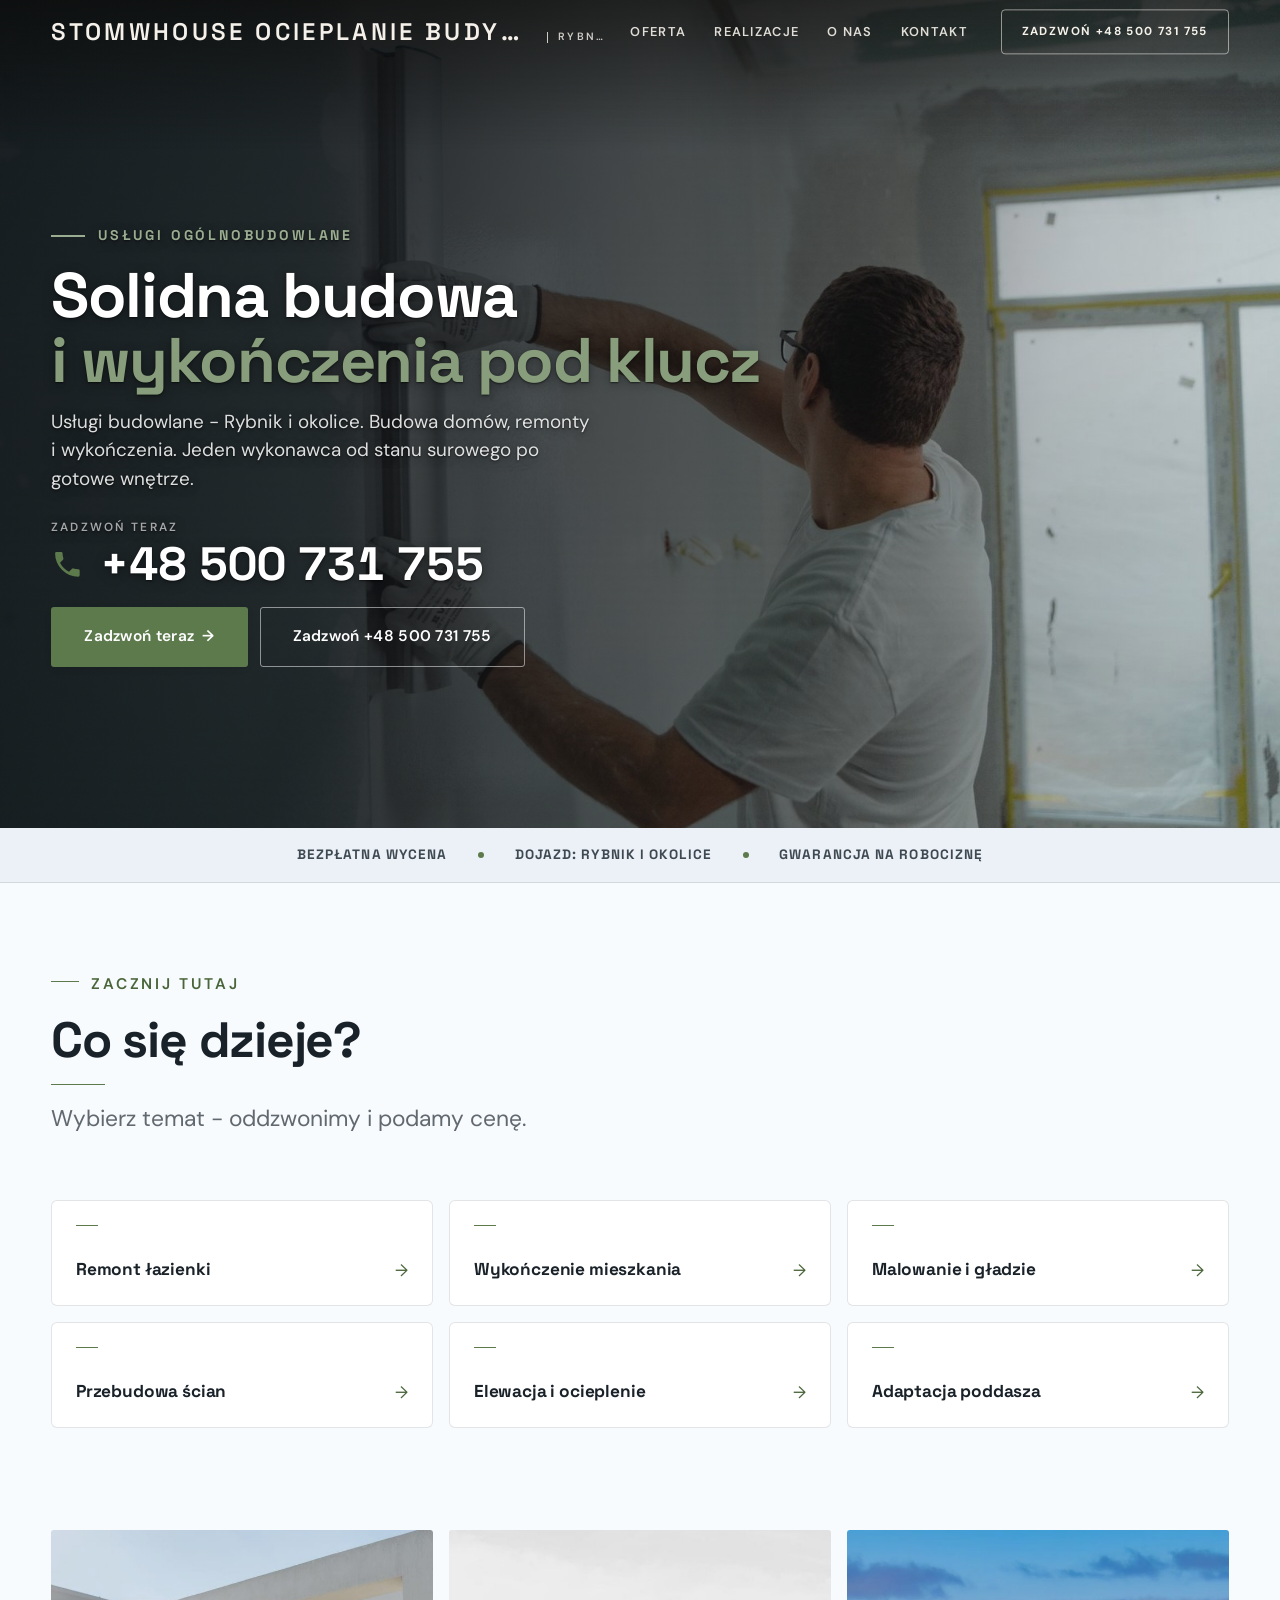
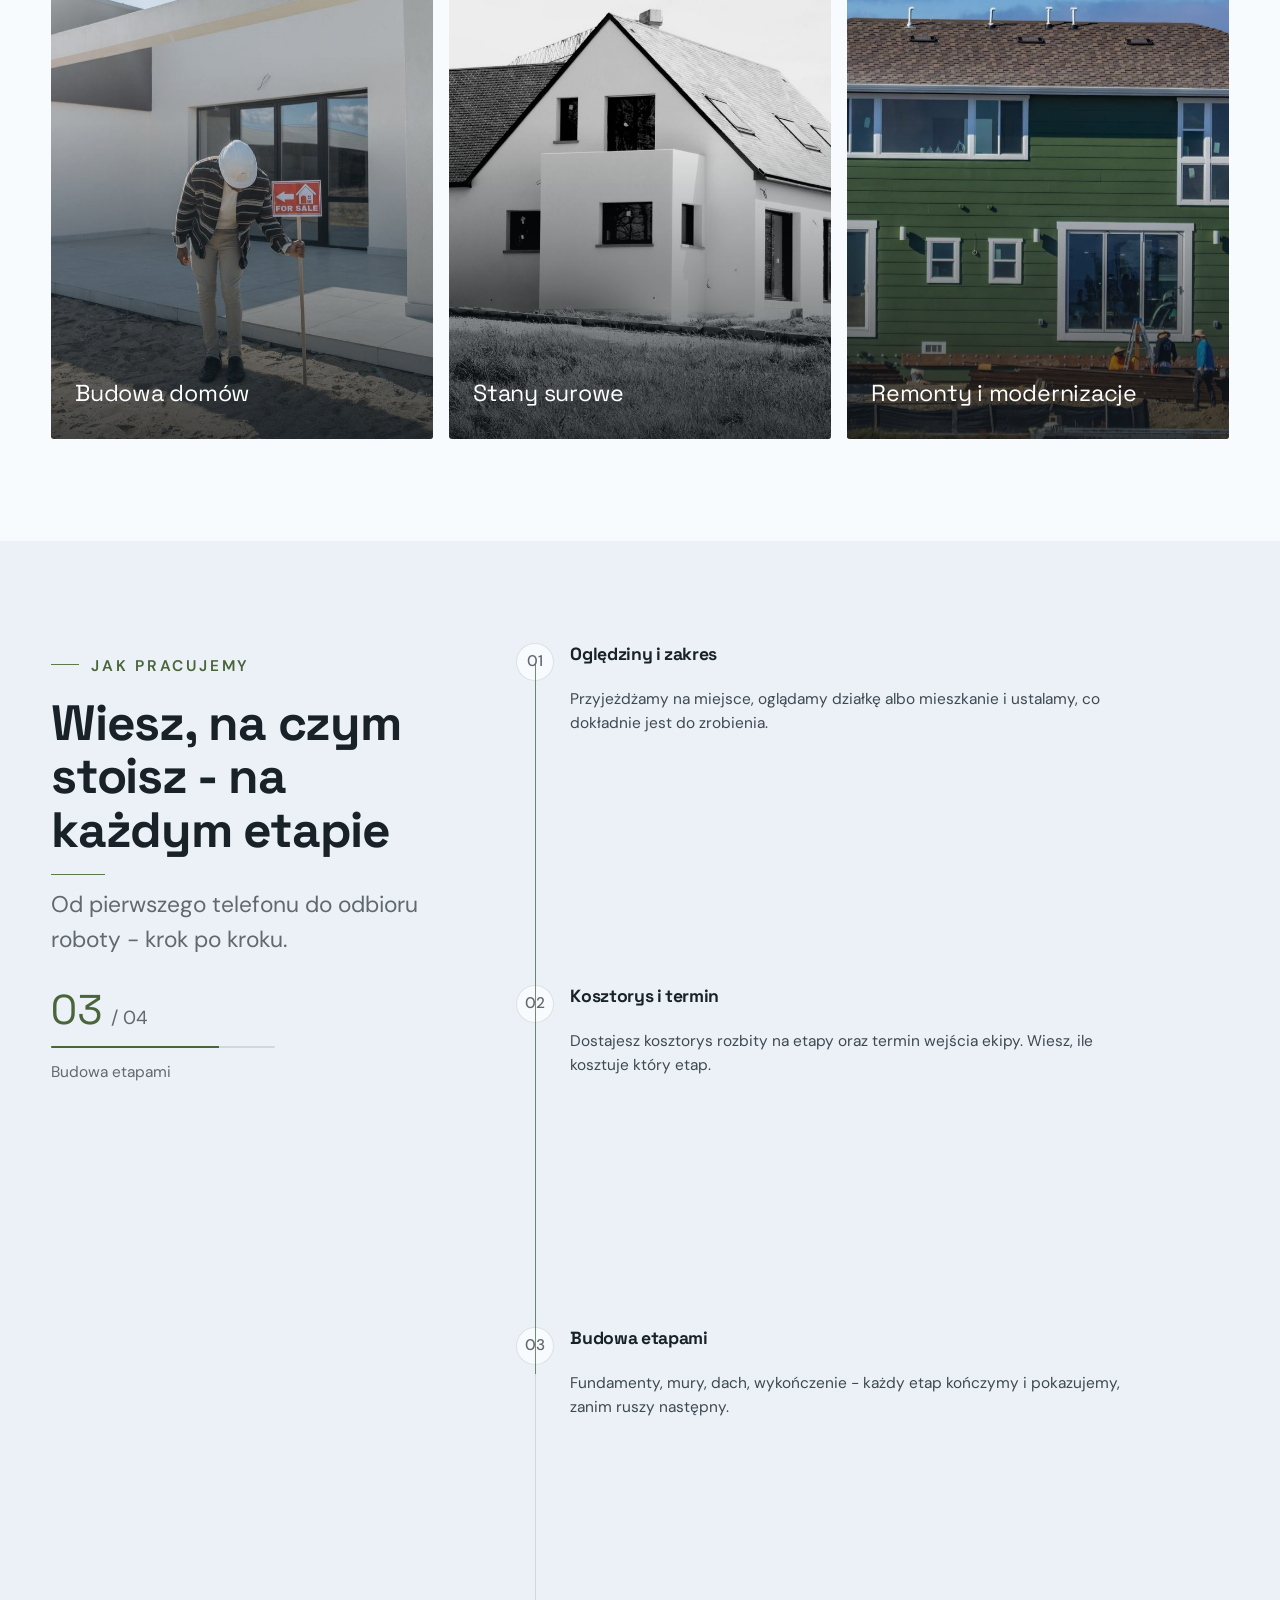
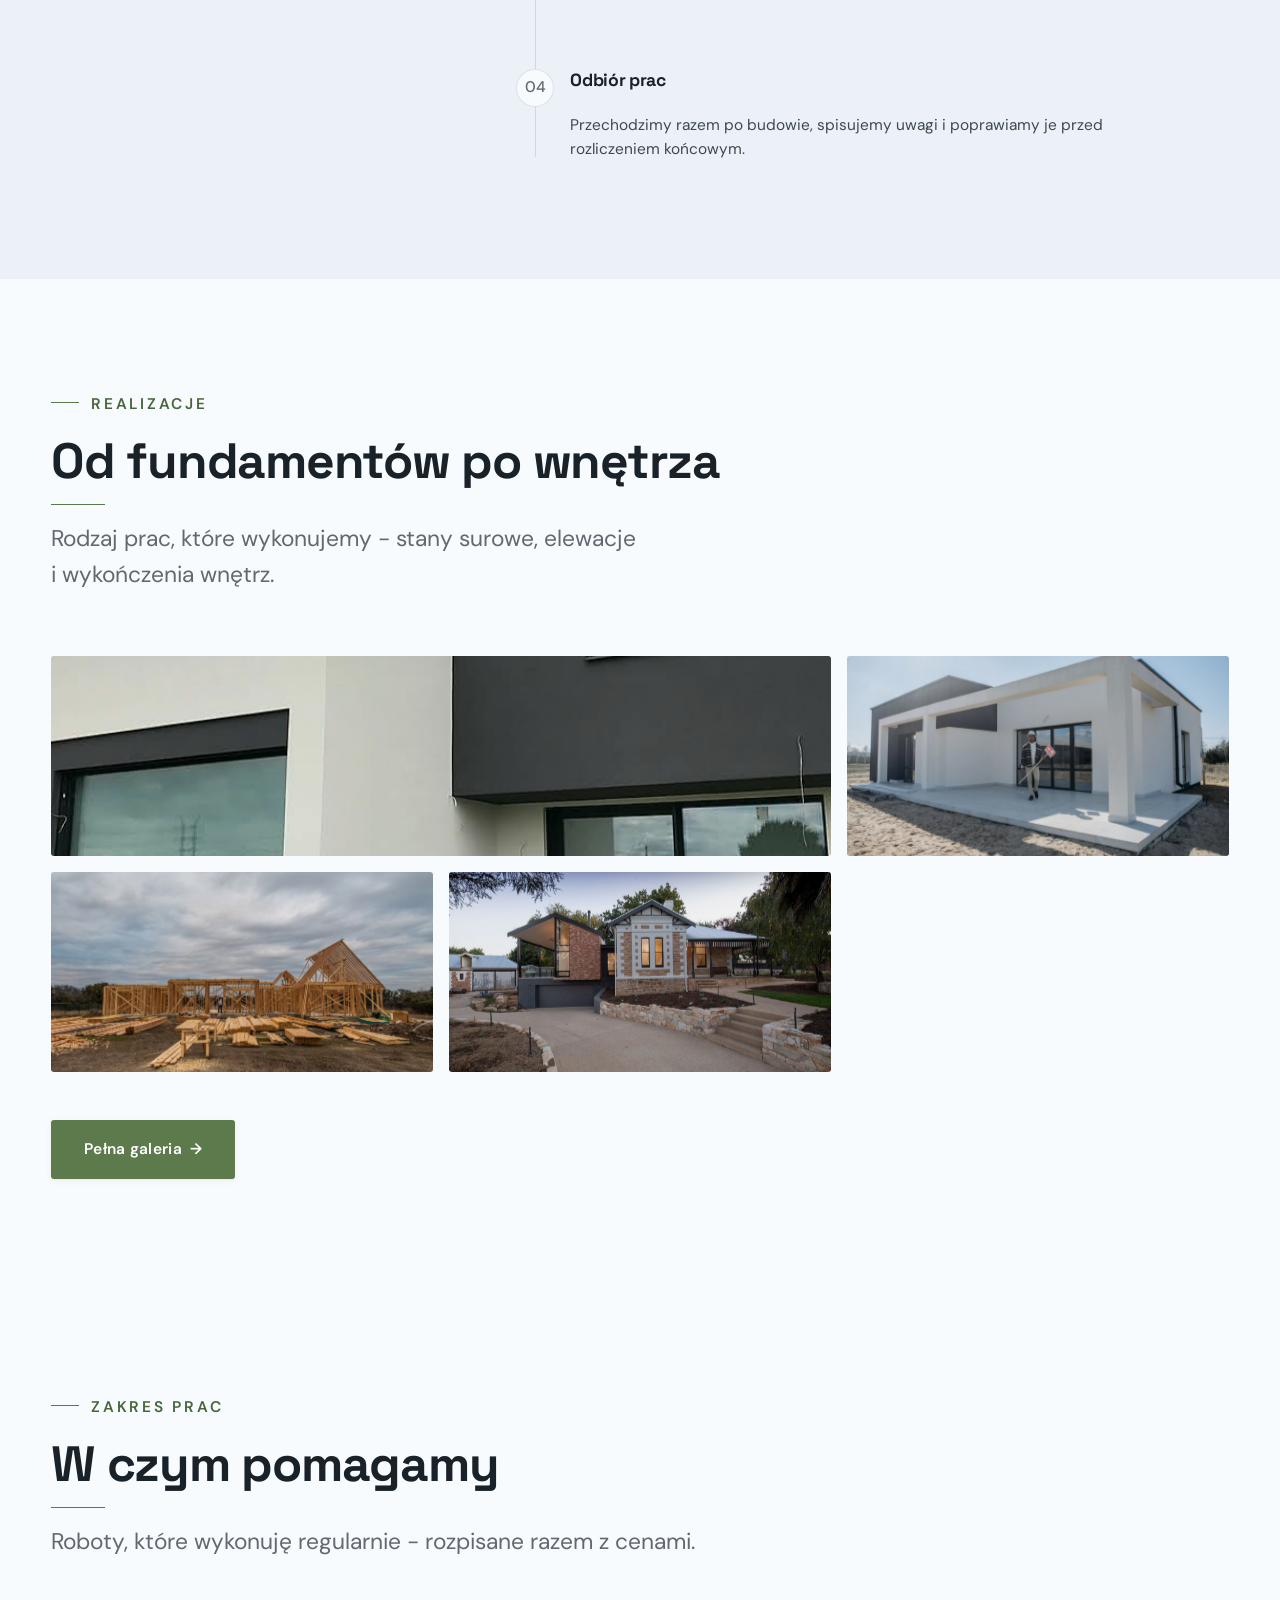
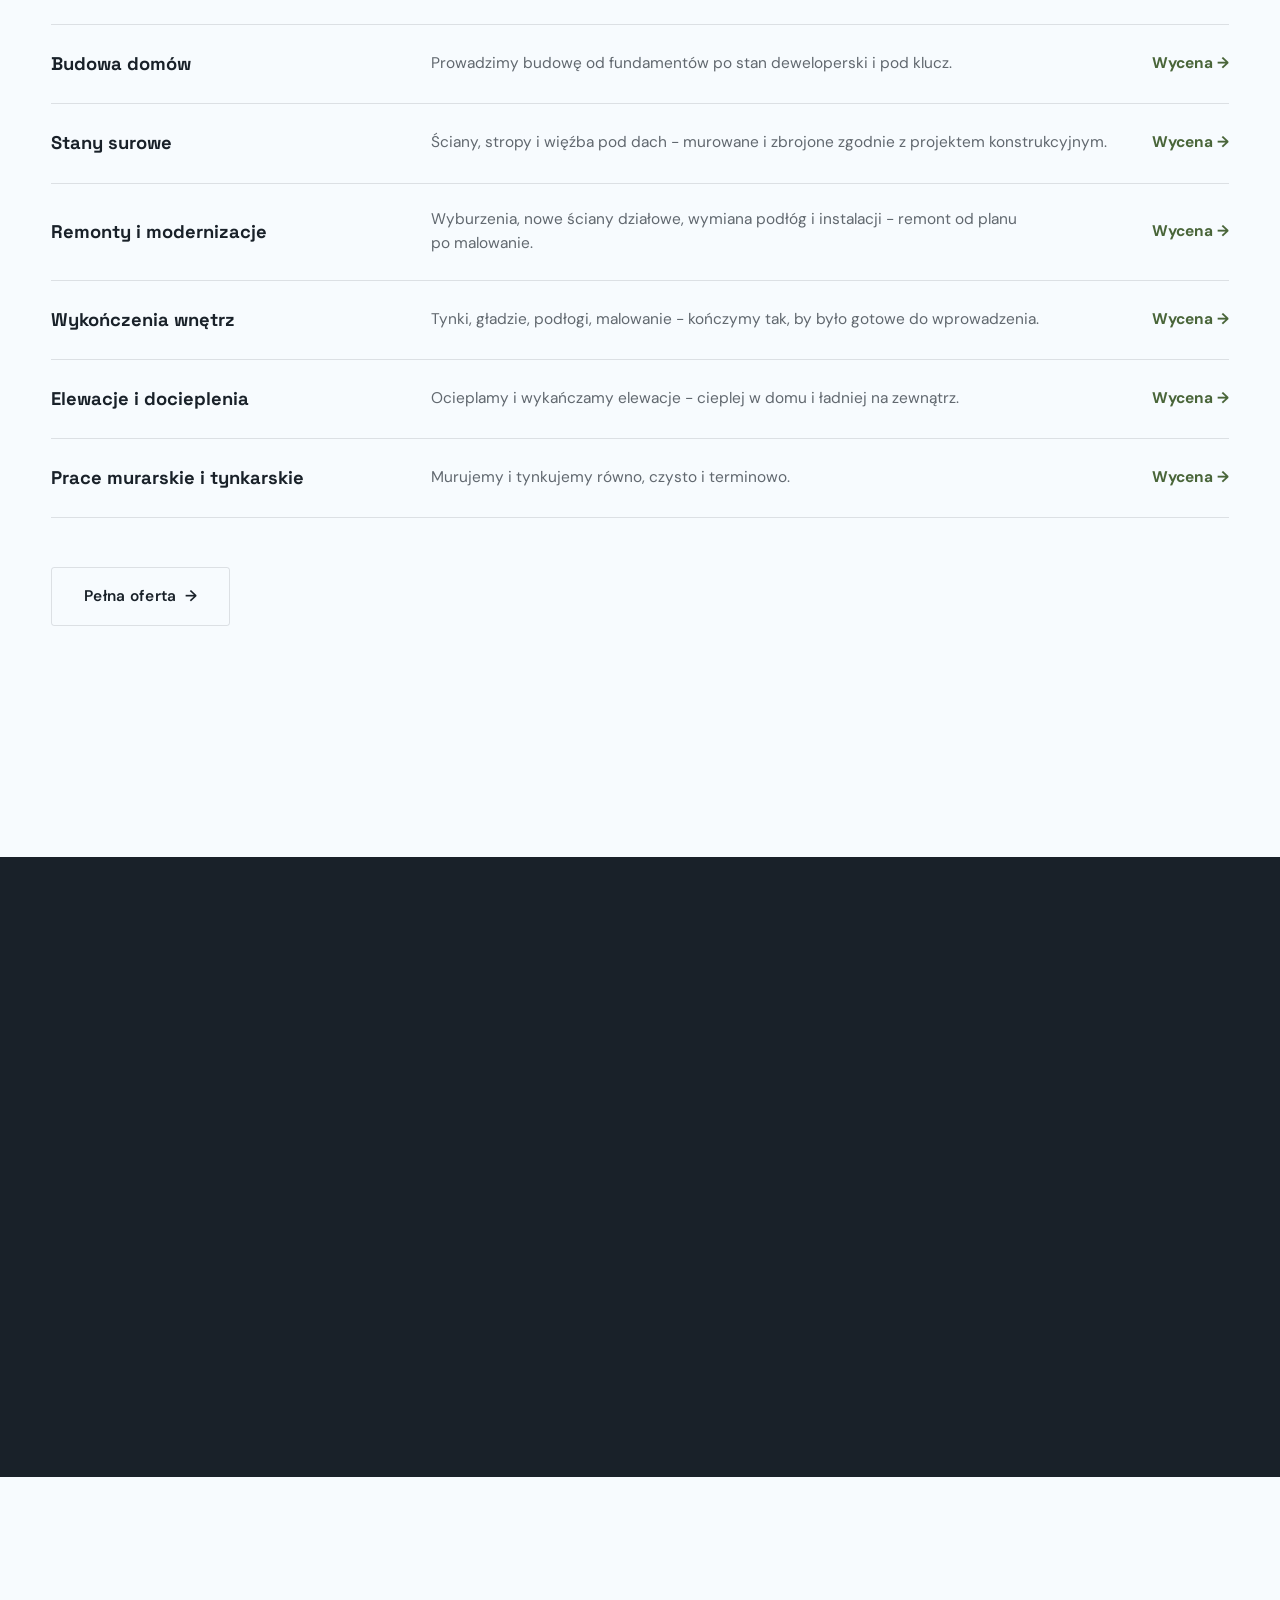
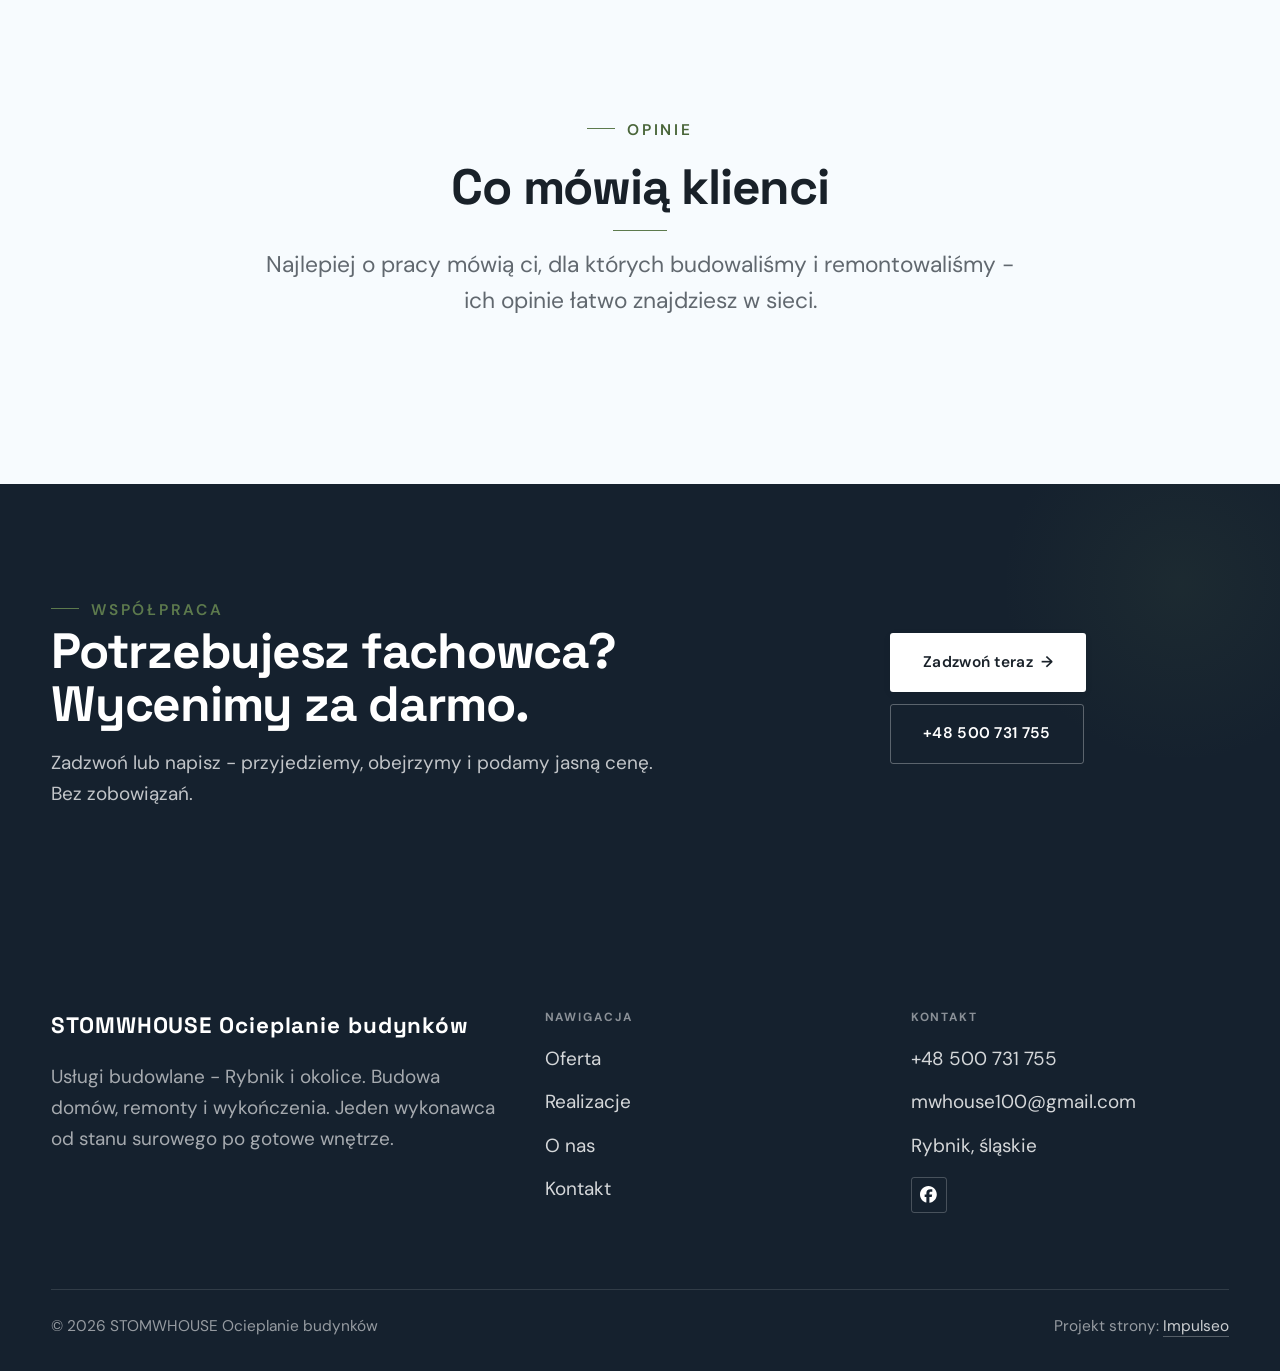
==== index.html @ f02cfd12 "Strona demo: stomwhouse-ocieplanie-budynkow" ====
<!DOCTYPE html>
<html lang="pl">
<head>
<meta charset="UTF-8">
<meta name="viewport" content="width=device-width, initial-scale=1.0">
<title>STOMWHOUSE Ocieplanie budynków - Usługi budowlane · Rybnik</title>
<meta name="description" content="STOMWHOUSE Ocieplanie budynków - usługi budowlane: budowa domów, stany surowe, remonty, wykończenia wnętrz i elewacje. Wycena przed pracą, solidnie i terminowo. Zadzwoń i umów oględziny.">
<link rel="canonical" href="https://kris20032.github.io/stomwhouse-ocieplanie-budynkow/">
<meta name="robots" content="noindex, nofollow">
<meta property="og:type" content="website">
<meta property="og:locale" content="pl_PL">
<meta property="og:site_name" content="STOMWHOUSE Ocieplanie budynków">
<meta property="og:title" content="STOMWHOUSE Ocieplanie budynków - Usługi budowlane · Rybnik">
<meta property="og:description" content="STOMWHOUSE Ocieplanie budynków - usługi budowlane: budowa domów, stany surowe, remonty, wykończenia wnętrz i elewacje. Wycena przed pracą, solidnie i terminowo. Zadzwoń i umów oględziny.">
<meta property="og:url" content="https://kris20032.github.io/stomwhouse-ocieplanie-budynkow/">
<meta property="og:image" content="https://kris20032.github.io/stomwhouse-ocieplanie-budynkow/img/og.jpg">
<meta property="og:image:width" content="1200">
<meta property="og:image:height" content="630">
<meta name="twitter:card" content="summary_large_image">
<script type="application/ld+json">{"@context": "https://schema.org", "@type": "GeneralContractor", "name": "STOMWHOUSE Ocieplanie budynków", "url": "https://kris20032.github.io/stomwhouse-ocieplanie-budynkow/", "telephone": "+48500731755", "image": "https://kris20032.github.io/stomwhouse-ocieplanie-budynkow/img/og.jpg", "areaServed": "Rybnik", "sameAs": ["https://www.facebook.com/SparrowBud/"]}</script>
<link rel="preconnect" href="https://fonts.googleapis.com">
<link rel="preconnect" href="https://fonts.gstatic.com" crossorigin>
<link href="https://fonts.googleapis.com/css2?family=Space+Grotesk:wght@500;600;700&family=DM+Sans:opsz,wght@9..40,400;9..40,500;9..40,600&display=swap" rel="stylesheet">
<link rel="stylesheet" href="assets/styles.css?v=09325026">
</head>
<body>

<header class="nav">
  <div class="wrap nav-inner">
    <a class="brand" href="index.html"><span class="name">STOMWHOUSE Ocieplanie budynków</span><span class="sub">Rybnik</span></a>
    <nav class="nav-links">
      <a href="oferta.html">Oferta</a>
      <a href="realizacje.html">Realizacje</a>
      <a href="o-nas.html">O nas</a>
      <a href="kontakt.html">Kontakt</a>
      <a href="tel:+48500731755" class="btn btn-accent">Zadzwoń +48 500 731 755</a>
    </nav>
    <button class="nav-toggle" aria-label="Menu"><span></span><span></span><span></span></button>
  </div>
</header>

<main>
<section class="hero-fach">
  <img class="hf-photo" src="img/hero.jpg" fetchpriority="high" data-rotate="img/g14.jpg|img/g13.jpg" alt="STOMWHOUSE Ocieplanie budynków" width="1880" height="1253">
  <div class="hf-panel">
    <div class="hf-inner">
      <span class="hf-kicker">Usługi ogólnobudowlane</span>
      <h1 class="hf-title">Solidna budowa <em>i wykończenia pod klucz</em></h1>
      <p class="hf-lead">Usługi budowlane - Rybnik i okolice. Budowa domów, remonty i wykończenia. Jeden wykonawca od stanu surowego po gotowe wnętrze.</p>
      <a class="hf-phone" href="tel:+48500731755"><span class="hf-phone-lab">Zadzwoń teraz</span><span class="hf-phone-num"><svg class="ico-tel" width="16" height="16" viewBox="0 0 24 24" fill="none" aria-hidden="true"><path d="M6.6 10.8a15.5 15.5 0 0 0 6.6 6.6l2.2-2.2a1 1 0 0 1 1-.24 11.4 11.4 0 0 0 3.6.58 1 1 0 0 1 1 1V20a1 1 0 0 1-1 1A17 17 0 0 1 3 4a1 1 0 0 1 1-1h3.5a1 1 0 0 1 1 1c0 1.25.2 2.46.58 3.6a1 1 0 0 1-.25 1l-2.23 2.2Z" fill="currentColor"/></svg> +48 500 731 755</span></a>
      <div class="hf-actions">
        <a href="kontakt.html" class="btn btn-accent">Zadzwoń teraz <span class="arr">→</span></a>
        <a href="tel:+48500731755" class="btn btn-ghost hf-ghost">Zadzwoń +48 500 731 755</a>
      </div>
    </div>
  </div>
</section>
<section class="fach-promise">
  <div class="wrap">
    <ul class="fp-row reveal"><li>Bezpłatna wycena</li><li>Dojazd: Rybnik i okolice</li><li>Gwarancja na robociznę</li></ul>
  </div>
</section>
<section class="objawy">
  <div class="wrap">
    <div class="head reveal">
      <span class="eyebrow">Zacznij tutaj</span>
      <h2>Co się dzieje?</h2>
      <p>Wybierz temat - oddzwonimy i podamy cenę.</p>
    </div>
    <div class="obj-grid">
      <a class="obj-tile reveal" href="kontakt.html"><span class="ot-row"><span class="ot-name">Remont łazienki</span><span class="ot-arr" aria-hidden="true">→</span></span></a>
      <a class="obj-tile reveal" href="kontakt.html"><span class="ot-row"><span class="ot-name">Wykończenie mieszkania</span><span class="ot-arr" aria-hidden="true">→</span></span></a>
      <a class="obj-tile reveal" href="kontakt.html"><span class="ot-row"><span class="ot-name">Malowanie i gładzie</span><span class="ot-arr" aria-hidden="true">→</span></span></a>
      <a class="obj-tile reveal" href="kontakt.html"><span class="ot-row"><span class="ot-name">Przebudowa ścian</span><span class="ot-arr" aria-hidden="true">→</span></span></a>
      <a class="obj-tile reveal" href="kontakt.html"><span class="ot-row"><span class="ot-name">Elewacja i ocieplenie</span><span class="ot-arr" aria-hidden="true">→</span></span></a>
      <a class="obj-tile reveal" href="kontakt.html"><span class="ot-row"><span class="ot-name">Adaptacja poddasza</span><span class="ot-arr" aria-hidden="true">→</span></span></a>
    </div>
  </div>
</section>
<section class="gateways-band">
  <div class="wrap">
    <div class="gateways">
      <a href="oferta.html" class="gateway reveal"><img src="img/g2.jpg" alt="Budowa domów" loading="lazy" width="1600" height="1068" decoding="async"><span class="g-ttl">Budowa domów</span></a>
      <a href="oferta.html" class="gateway reveal"><img src="img/g3.jpg" alt="Stany surowe" loading="lazy" width="1600" height="1066" decoding="async"><span class="g-ttl">Stany surowe</span></a>
      <a href="oferta.html" class="gateway reveal"><img src="img/g4.jpg" alt="Remonty i modernizacje" loading="lazy" width="1600" height="1066" decoding="async"><span class="g-ttl">Remonty i modernizacje</span></a>
    </div>
  </div>
</section>
<section class="proces proces-os fachowcy">
  <div class="wrap proc-grid">
    <div class="proc-side">
      <div class="head reveal">
        <span class="eyebrow">Jak pracujemy</span>
        <h2>Wiesz, na czym stoisz - na każdym etapie</h2>
        <p>Od pierwszego telefonu do odbioru roboty - krok po kroku.</p>
      </div>
      <div class="proc-count" aria-hidden="true"><span class="pc-cur">01</span><span class="pc-all">/ 04</span></div>
      <div class="proc-bar" aria-hidden="true"><i></i></div>
      <p class="proc-now" aria-hidden="true">Oględziny i zakres</p>
    </div>
    <ol class="proces-line">
      <li class="reveal"><span class="pno">01</span><h3>Oględziny i zakres</h3><p>Przyjeżdżamy na miejsce, oglądamy działkę albo mieszkanie i ustalamy, co dokładnie jest do zrobienia.</p></li>
      <li class="reveal"><span class="pno">02</span><h3>Kosztorys i termin</h3><p>Dostajesz kosztorys rozbity na etapy oraz termin wejścia ekipy. Wiesz, ile kosztuje który etap.</p></li>
      <li class="reveal"><span class="pno">03</span><h3>Budowa etapami</h3><p>Fundamenty, mury, dach, wykończenie - każdy etap kończymy i pokazujemy, zanim ruszy następny.</p></li>
      <li class="reveal"><span class="pno">04</span><h3>Odbiór prac</h3><p>Przechodzimy razem po budowie, spisujemy uwagi i poprawiamy je przed rozliczeniem końcowym.</p></li>
    </ol>
  </div>
</section>
<section>
  <div class="wrap">
    <div class="head reveal">
      <span class="eyebrow">Realizacje</span>
      <h2>Od fundamentów po wnętrza</h2>
      <p>Rodzaj prac, które wykonujemy - stany surowe, elewacje i wykończenia wnętrz.</p>
    </div>
    <div class="gallery">
      <div class="tile t-two3 reveal"><img src="img/g1.jpg" alt="STOMWHOUSE Ocieplanie budynków" loading="lazy" width="720" height="720" decoding="async"></div>
      <div class="tile t-third reveal"><img src="img/g5.jpg" alt="STOMWHOUSE Ocieplanie budynków" loading="lazy" width="1600" height="1068" decoding="async"></div>
      <div class="tile t-third reveal"><img src="img/g6.jpg" alt="STOMWHOUSE Ocieplanie budynków" loading="lazy" width="1600" height="1066" decoding="async"></div>
      <div class="tile t-third reveal"><img src="img/g7.jpg" alt="STOMWHOUSE Ocieplanie budynków" loading="lazy" width="1200" height="800" decoding="async"></div>
      <div class="tile t-third reveal"><img src="img/g8.jpg" alt="STOMWHOUSE Ocieplanie budynków" loading="lazy" width="1600" height="1066" decoding="async"></div>
    </div>
    <div style="margin-top:var(--space-7)" class="reveal"><a href="realizacje.html" class="btn btn-accent">Pełna galeria <span class="arr">→</span></a></div>
  </div>
</section>
<section class="fach-uslugi">
  <div class="wrap">
    <div class="head reveal">
      <span class="eyebrow">Zakres prac</span>
      <h2>W czym pomagamy</h2>
      <p>Roboty, które wykonuję regularnie - rozpisane razem z cenami.</p>
    </div>
    <ul class="fu-list">
      <li class="fu-row reveal"><div class="fu-name">Budowa domów</div><div class="fu-desc">Prowadzimy budowę od fundamentów po stan deweloperski i pod klucz.</div><a class="fu-cta" href="kontakt.html">Wycena <span class="arr">→</span></a></li>
      <li class="fu-row reveal"><div class="fu-name">Stany surowe</div><div class="fu-desc">Ściany, stropy i więźba pod dach - murowane i zbrojone zgodnie z projektem konstrukcyjnym.</div><a class="fu-cta" href="kontakt.html">Wycena <span class="arr">→</span></a></li>
      <li class="fu-row reveal"><div class="fu-name">Remonty i modernizacje</div><div class="fu-desc">Wyburzenia, nowe ściany działowe, wymiana podłóg i instalacji - remont od planu po malowanie.</div><a class="fu-cta" href="kontakt.html">Wycena <span class="arr">→</span></a></li>
      <li class="fu-row reveal"><div class="fu-name">Wykończenia wnętrz</div><div class="fu-desc">Tynki, gładzie, podłogi, malowanie - kończymy tak, by było gotowe do wprowadzenia.</div><a class="fu-cta" href="kontakt.html">Wycena <span class="arr">→</span></a></li>
      <li class="fu-row reveal"><div class="fu-name">Elewacje i docieplenia</div><div class="fu-desc">Ocieplamy i wykańczamy elewacje - cieplej w domu i ładniej na zewnątrz.</div><a class="fu-cta" href="kontakt.html">Wycena <span class="arr">→</span></a></li>
      <li class="fu-row reveal"><div class="fu-name">Prace murarskie i tynkarskie</div><div class="fu-desc">Murujemy i tynkujemy równo, czysto i terminowo.</div><a class="fu-cta" href="kontakt.html">Wycena <span class="arr">→</span></a></li>
    </ul>
    <div style="margin-top:var(--space-7)" class="reveal"><a href="oferta.html" class="btn btn-ghost">Pełna oferta <span class="arr">→</span></a></div>
  </div>
</section>
<section class="stopklatka" aria-hidden="true">
  <div class="stk-bg" style="background-image:url(img/g9.jpg)"></div>
</section>
<section class="opinie op-fallback">
  <div class="wrap">
    <div class="head center reveal">
      <span class="eyebrow">Opinie</span>
      <h2>Co mówią klienci</h2>
      <p>Najlepiej o pracy mówią ci, dla których budowaliśmy i remontowaliśmy - ich opinie łatwo znajdziesz w sieci.</p>
    </div>
  </div>
</section>
<section class="cta">
  <div class="wrap">
    <div class="reveal">
      <span class="eyebrow">Współpraca</span>
      <h2>Potrzebujesz fachowca? Wycenimy za darmo.</h2>
      <p>Zadzwoń lub napisz - przyjedziemy, obejrzymy i podamy jasną cenę. Bez zobowiązań.</p>
    </div>
    <div class="cta-actions reveal">
      <a href="kontakt.html" class="btn btn-light">Zadzwoń teraz <span class="arr">→</span></a>
      <a href="tel:+48500731755" class="btn btn-ghost btn-ghost-cta">+48 500 731 755</a>
    </div>
  </div>
</section>
</main>

<footer>
  <div class="wrap">
    <div class="foot-grid">
      <div class="foot-brand">
        <div class="name">STOMWHOUSE Ocieplanie budynków</div>
        <p>Usługi budowlane - Rybnik i okolice. Budowa domów, remonty i wykończenia. Jeden wykonawca od stanu surowego po gotowe wnętrze.</p>
      </div>
      <div class="foot-col">
        <h4>Nawigacja</h4>
        <a href="oferta.html">Oferta</a>
        <a href="realizacje.html">Realizacje</a>
        <a href="o-nas.html">O nas</a>
        <a href="kontakt.html">Kontakt</a>
      </div>
      <div class="foot-col">
        <h4>Kontakt</h4>
        <a href="tel:+48500731755">+48 500 731 755</a>
        <a href="mailto:mwhouse100@gmail.com">mwhouse100@gmail.com</a>
        <p>Rybnik, śląskie</p>
      <div class="foot-soc">
        <a class="soc" href="https://www.facebook.com/SparrowBud/" target="_blank" rel="noopener" aria-label="Facebook - STOMWHOUSE Ocieplanie budynków"><svg viewBox="0 0 24 24" aria-hidden="true" focusable="false"><path d="M9.101 23.691v-7.98H6.627v-3.667h2.474v-1.58c0-4.085 1.848-5.978 5.858-5.978.401 0 .955.042 1.468.103a8.68 8.68 0 0 1 1.141.195v3.325a8.623 8.623 0 0 0-.653-.036 26.805 26.805 0 0 0-.733-.009c-.707 0-1.259.096-1.675.309a1.686 1.686 0 0 0-.679.622c-.258.42-.374.995-.374 1.752v1.297h3.919l-.386 2.103-.287 1.564h-3.246v8.245C19.396 23.238 24 18.179 24 12.044c0-6.627-5.373-12-12-12s-12 5.373-12 12c0 5.628 3.874 10.35 9.101 11.647Z" fill="currentColor"/></svg></a>
      </div>
      </div>
    </div>
    <div class="foot-bot">
      <span>© 2026 STOMWHOUSE Ocieplanie budynków</span>
      <span>Projekt strony: <a class="foot-credit" href="https://impulseo.pl" target="_blank" rel="noopener">Impulseo</a></span>
    </div>
  </div>
</footer>
<div class="sticky-call"><a class="sc-call" href="tel:+48500731755"><svg class="ico-tel" width="16" height="16" viewBox="0 0 24 24" fill="none" aria-hidden="true"><path d="M6.6 10.8a15.5 15.5 0 0 0 6.6 6.6l2.2-2.2a1 1 0 0 1 1-.24 11.4 11.4 0 0 0 3.6.58 1 1 0 0 1 1 1V20a1 1 0 0 1-1 1A17 17 0 0 1 3 4a1 1 0 0 1 1-1h3.5a1 1 0 0 1 1 1c0 1.25.2 2.46.58 3.6a1 1 0 0 1-.25 1l-2.23 2.2Z" fill="currentColor"/></svg> Zadzwoń</a><a class="sc-quote" href="kontakt.html">Zadzwoń teraz</a></div>
<div class="demo-wazne" data-do="2026-10-21" data-cykl="3" hidden><svg class="dw-ico" width="13" height="13" viewBox="0 0 24 24" fill="none" aria-hidden="true"><circle cx="12" cy="12" r="8.6" stroke="currentColor" stroke-width="1.8"/><path d="M12 7.2V12l3.3 2" stroke="currentColor" stroke-width="1.8" stroke-linecap="round"/></svg><span class="dw-txt"></span></div>

<script src="assets/main.js"></script>
</body>
</html>
---- assets/styles.css ----
/* ============================================================
   STOLBASZ — premium, architektoniczny B2B fit-out
   Jasna paleta, zero brązu. System wg premium-web-craft.
   Projekt strony: Impulseo (impulseo.pl)
   ============================================================ */

:root{
  /* PALETA — jasna, architektoniczna, chłodna */
  --paper:#F4F6F8;          /* główne tło */
  --paper-2:#E7EBEF;        /* sekcje alternatywne (chłodny jasny szary) */
  --paper-3:#E7EBEF;        /* delikatne wypełnienia */
  --ink:#15212E;            /* tekst główny — chłodny grafit */
  --ink-soft:#243443;       /* nagłówki drugorzędne */
  --muted:#6B7785;          /* tekst poboczny */
  --line:rgba(21,33,46,.12);/* hairline */
  --accent:#E8A317;         /* stonowany petrol-slate — jedyny akcent */
  --accent-d:#C9870C;
  --accent-soft:rgba(232,163,23,.10);
  --dark:#15212E;           /* sekcje ciemne (stopka/CTA) */

  /* HOVER ZDJĘĆ — JEDEN standard dla całego silnika (decyzja K. 04.08.2026, artefakt z wariantami).
     AKTUALNE (K.+Szymon 09.08.2026, wybór z artefaktu 6 wariantów): zoom 1.05 przy 1.4s -
     przy tak długim czasie mocniejszy kadr NIE skacze, tylko „oddycha". Poprzedni standard
     (1.02 / .55s z 04.08) odbierany jako dynamiczny i szybki.
     Spoczynek lekko przygaszony, ale TYLKO tam, gdzie jest mysz (@media hover:hover) —
     na telefonie zdjęcia zostają w pełnej jasności. */
  --img-zoom:1.05;                   /* K.+Szymon 09.08: wariant F z artefaktu porównawczego */
  --img-rest:brightness(.95) saturate(.99);
  --img-hot:brightness(1.06) saturate(1.05);
  --img-dur:1.4s;                    /* K.+Szymon 09.08 (wariant F): powoli = elegancko */
  --img-ease:cubic-bezier(.16,.84,.44,1);  /* miękki ogon, efekt „oddychania" */

  /* ODSTĘPY — skala 4/8 */
  --space-1:4px; --space-2:8px; --space-3:12px; --space-4:16px; --space-5:24px;
  --space-6:32px; --space-7:48px; --space-8:64px; --space-9:96px; --space-10:128px;

  /* TYPOGRAFIA — fluid clamp() (skala podbita 16.07.2026: większe, czytelniejsze litery — uwaga Adama) */
  --text-sm:clamp(.9rem,.87rem + .12vw,1rem);
  --text-base:clamp(1.08rem,1.04rem + .18vw,1.2rem);
  --text-lg:clamp(1.24rem,1.15rem + .34vw,1.44rem);
  --text-h3:clamp(1.34rem,1.22rem + .55vw,1.66rem);
  --text-h2:clamp(2.1rem,1.66rem + 2.1vw,3.1rem);
  --text-h1:clamp(2.9rem,2.1rem + 4vw,5.1rem);

  /* PROMIENIE — architektoniczne, raczej ostre */
  --r-sm:3px; --r-md:6px; --r-lg:10px;

  /* RUCH */
  --ease:cubic-bezier(.25,.46,.45,.94); --dur:.24s;

  /* CIENIE — miękkie, warstwowe */
  --sh-sm:0 1px 2px rgba(16,24,32,.04), 0 2px 8px rgba(16,24,32,.05);
  --sh-md:0 2px 6px rgba(16,24,32,.05), 0 12px 28px -8px rgba(16,24,32,.12);
  --sh-lg:0 6px 14px rgba(16,24,32,.07), 0 26px 56px -18px rgba(16,24,32,.22);

  --hairline:1px solid var(--line);

  --font-display:'Space Grotesk','Inter',sans-serif;
  --font-body:'DM Sans','Inter',sans-serif;
}

*{box-sizing:border-box;margin:0;padding:0}
html{scroll-behavior:smooth}
body{
  font-family:var(--font-body);
  font-size:var(--text-base);
  line-height:1.65;
  color:var(--ink);
  background:var(--paper);
  -webkit-font-smoothing:antialiased;
  text-rendering:optimizeLegibility;
}
img{max-width:100%;height:auto;display:block}  /* height:auto = width/height z atrybutów trzyma proporcje (TOP#12) */
a{color:inherit;text-decoration:none}

.wrap{width:min(92%,1180px);margin-inline:auto}
section{padding-block:clamp(52px,6.5vw,96px)}

h1,h2,h3{font-family:var(--font-display);font-weight:700;line-height:1.08;letter-spacing:-.02em;color:var(--ink)}
h1{font-size:var(--text-h1);letter-spacing:-.035em}
h2{font-size:var(--text-h2);letter-spacing:-.025em}
h3{font-size:var(--text-h3)}
/* MIARA — długość wiersza. WCAG 2.2 SC 1.4.8: max 80 znaków; Butterick: 45–90.
   68ch daje realnie 72–78 znaków polskiego tekstu, czyli z zapasem pod granicą.
   Wcześniej limit miał TYLKO <p> — <li>, <blockquote> i <dd> nie miały żadnego,
   i to jedyny powód, dla którego 23 bloki na dwóch oddanych stronach jadą po
   83–106 znaków w wierszu (pomiar 07.08.2026, bramka `miara`).
   ⚠️ Listy i definicje ograniczamy TYLKO bez klasy: `ul`/`ol` z klasą to u nas
   układ (siatki kafli, menu), a nie tekst ciągły — tam miarę wyznacza układ. */
/* 60ch, nie 68ch (K. 10.08): po zmianie fontów na węższe kroje (DM Sans i spółka)
   w 68ch mieściło się ~90 znaków - bramka pikselowa słusznie zgłaszała przekroczenie
   granicy 80. Pomiar na żywej przeglądarce: 60ch = 90 znaków, 53ch = ~78 znaków, czyli normę WCAG 1.4.8. */
:root{ --miara:53ch }
p{max-width:min(100%,var(--miara))}
blockquote,
ul:not([class])>li, ol:not([class])>li,
dl:not([class])>dd{max-width:min(100%,var(--miara))}

/* ⚠️ Świadomie BEZ wyjątku `.tile p,.card p,.svc p{max-width:none}`, choć nasuwa się sam:
   te akapity BYŁY już ograniczone (stare `p{max-width:65ch}`), więc „wyjątek" nie odblokowałby
   niczego nowego — tylko ROZLUŹNIŁ stan sprzed zmiany na wszystkich demach naraz.
   `figcaption` żadna z reguł wyżej nie dotyczy, więc też nie potrzebuje zwolnienia. */

/* ŁAMANIE. `balance` wyrównuje długości wierszy w nagłówku, `pretty` pilnuje ostatniego
   wiersza akapitu, żeby nie został w nim jeden wyraz. Obsługiwane od Chrome 117 /
   Safari 17.5; starsze przeglądarki po prostu ignorują tę własność.
   `text-wrap:pretty` nie występowało dotąd ANI RAZ w silniku ani w repo klientów. */
h1,h2,h3,.lead,.lede{text-wrap:balance}
p,li,blockquote,dd{text-wrap:pretty}

.eyebrow{
  font-family:var(--font-body);
  font-size:var(--text-sm);
  font-weight:600;
  letter-spacing:.18em;
  text-transform:uppercase;
  color:var(--accent);
  display:inline-flex;align-items:center;gap:var(--space-3);
}
/* flex:none + margin-top = kreska trzyma się PIERWSZEJ linii. Wcześniej align-items:center
   centrowało ją względem całego bloku i przy zawinięciu (długi kicker typu
   „…WNĘTRZ · LESZNO · OD 2019") druga linia lądowała z brzydkim wcięciem. */
.eyebrow{align-items:flex-start}
.eyebrow>*,.eyebrow{text-wrap:balance}   /* dlugi kicker lamal sie na sierote typu samo „2019" w drugiej linii */
.eyebrow::before{content:"";width:28px;height:1px;background:var(--accent);display:inline-block;flex:none;margin-top:.62em}

.muted{color:var(--muted)}
.lead{font-size:var(--text-lg);line-height:1.55;color:var(--ink-soft);max-width:50ch}

/* ---------- BUTTONS ---------- */
.btn{
  display:inline-flex;align-items:center;gap:var(--space-2);
  font-weight:600;font-size:var(--text-sm);letter-spacing:.02em;
  padding:var(--space-4) var(--space-6);
  border-radius:var(--r-sm);
  transition:transform var(--dur) var(--ease),box-shadow var(--dur) var(--ease),background var(--dur) var(--ease);
  cursor:pointer;border:1px solid transparent;
}
.btn-accent{background:var(--accent);color:#fff;box-shadow:var(--sh-sm)}
.btn-accent:hover{background:var(--accent-d);transform:translateY(-2px);box-shadow:var(--sh-md)}
.btn-accent:active{transform:translateY(0);box-shadow:var(--sh-sm)}
.btn-ghost{background:transparent;color:var(--ink);border-color:var(--line)}
.btn-ghost:hover{border-color:var(--accent);color:var(--accent);transform:translateY(-2px)}
.btn-light{background:#fff;color:var(--ink);box-shadow:var(--sh-sm)}
.btn-light:hover{transform:translateY(-2px);box-shadow:var(--sh-md)}
.btn .arr{transition:transform var(--dur) var(--ease)}
.btn:hover .arr{transform:translateX(4px)}

/* ---------- NAV ---------- */
.nav{
  position:sticky;top:0;z-index:50;
  background:color-mix(in srgb,var(--paper) 88%,transparent);
  backdrop-filter:saturate(140%) blur(10px);
  border-bottom:var(--hairline);
}
.nav-inner{display:flex;align-items:center;justify-content:space-between;gap:var(--space-5);height:72px}
/* ANTY-NACHODZENIE (K. 05.08.2026): długa nazwa firmy + przycisk z pełnym numerem nie mieściły się w pasku
   i flex ściskał linki PONIŻEJ ich treści - "Kontakt" wchodził na ramkę "Zadzwoń +48 ...". Teraz ustępuje
   nazwa marki (skrót wielokropkiem), a menu i przycisk nigdy się nie kurczą ani nie zachodzą na siebie. */
.brand{display:flex;flex-direction:column;line-height:1;min-width:0;flex:0 1 auto}
.brand .name{font-family:var(--font-display);font-weight:800;font-size:1.35rem;letter-spacing:.04em;white-space:nowrap;overflow:hidden;text-overflow:ellipsis}
.brand .sub{font-size:.62rem;letter-spacing:.34em;text-transform:uppercase;color:var(--muted);margin-top:5px;white-space:nowrap;overflow:hidden;text-overflow:ellipsis}
.nav-links{display:flex;align-items:center;gap:var(--space-6);flex:0 0 auto}
.nav-links a{font-size:var(--text-sm);font-weight:500;color:var(--ink-soft);position:relative;padding-block:4px;white-space:nowrap;transition:color var(--dur) var(--ease)}
.nav-links a::after{content:"";position:absolute;left:0;bottom:0;width:0;height:1.5px;background:var(--accent);transition:width var(--dur) var(--ease)}
.nav-links a:hover,.nav-links a.active{color:var(--ink)}
.nav-links a:hover::after,.nav-links a.active::after{width:100%}
.nav-links .btn{padding:var(--space-2) var(--space-5)}
/* przyciski w nav: właściwy kolor (przebij .nav-links a) + bez podkreślenia */
.nav-links a.btn-accent{color:#fff}
.nav-links a.btn-ghost,.nav-links a.btn-light{color:var(--ink)}
/* CTA w pasku: NIE podkreślenie spod linków menu, ale ten sam przelatujący błysk,
   co na wszystkich innych przyciskach (zgłoszenie K. 13.08.2026 - „na hero jest efekt
   światła przechodzącego przez przycisk, na navbarze go nie ma, a mają być identyczne").
   Reguła `.nav-links a::after` jest silniejsza od `.btn::after`, więc trzeba jej
   geometrię wyzerować i wpisać połysk z nazwy - samo `display:none` gasiło efekt. */
.nav-links a.btn::after{
  display:block;content:"";position:absolute;inset:0;z-index:-1;pointer-events:none;
  width:auto;height:auto;border-radius:inherit;   /* kasuje geometrię podkreślenia (width:0;height:1.5px) */
  background:linear-gradient(100deg,transparent 32%,rgba(255,255,255,.20) 50%,transparent 68%);
  translate:-120% 0}
@media (prefers-reduced-motion:no-preference){
  .nav-links a.btn:hover::after{translate:120% 0;transition:translate .75s var(--mt-ease,cubic-bezier(.16,.84,.44,1))}
}
.nav-toggle{display:none;background:none;border:none;cursor:pointer;flex-direction:column;gap:5px;padding:8px}
.nav-toggle span{width:24px;height:2px;background:var(--ink);transition:var(--dur)}
/* Ciasny zakres MIĘDZY menu mobilnym a pełnym pulpitem: zbijamy odstępy i nazwę marki,
   żeby wszystko zmieściło się naturalnie, zanim w ogóle dojdzie do skracania wielokropkiem. */
@media(max-width:1280px) and (min-width:921px){
  .nav-links{gap:var(--space-4)}
  .nav-links .btn{padding:var(--space-2) var(--space-4)}
  .brand .name{font-size:1.15rem}
}

/* ---------- HERO (split) ---------- */
.hero{position:relative;overflow:hidden;border-bottom:var(--hairline)}
.hero-grid{display:grid;grid-template-columns:1.05fr .95fr;gap:clamp(24px,4vw,60px);align-items:center;
  padding-block:clamp(36px,4.5vw,64px)}
.hero-copy .eyebrow{margin-bottom:var(--space-5)}
.hero-copy h1{margin-bottom:var(--space-5)}
.hero-copy .lead{margin-bottom:var(--space-7)}
.hero-actions{display:flex;flex-wrap:wrap;gap:var(--space-4)}
.hero-art{position:relative;aspect-ratio:4/3;border-radius:var(--r-lg);overflow:hidden;box-shadow:var(--sh-lg)}
.hero-art img{width:100%;height:100%;object-fit:cover}
.hero-art::after{content:"";position:absolute;inset:0;background:linear-gradient(180deg,transparent 55%,rgba(18,24,28,.28))}
.hero-badge{position:absolute;left:var(--space-5);bottom:var(--space-5);z-index:2;
  background:rgba(252,252,251,.94);backdrop-filter:blur(4px);
  border-radius:var(--r-md);padding:var(--space-4) var(--space-5);box-shadow:var(--sh-md);max-width:78%}
.hero-badge strong{display:block;font-family:var(--font-display);font-size:1rem;letter-spacing:-.01em}
.hero-badge span{font-size:var(--text-sm);color:var(--muted)}

/* ---------- HERO duży / kinowy (strona główna) ---------- */
.hero-cine{position:relative;min-height:clamp(560px,82vh,840px);min-height:clamp(560px,82svh,840px);display:flex;align-items:center;overflow:hidden;border-bottom:var(--hairline)}
.hero-cine>img{position:absolute;inset:0;width:100%;height:100%;object-fit:cover;z-index:0}
.hero-cine::after{content:"";position:absolute;inset:0;z-index:1;
  background:linear-gradient(95deg,rgba(13,18,23,.86) 0%,rgba(13,18,23,.64) 32%,rgba(13,18,23,.24) 62%,rgba(13,18,23,.04) 100%)}
.hero-cine .wrap{position:relative;z-index:2;padding-block:var(--space-8)}
.hero-cine .hero-copy{max-width:660px}
.hero-cine .eyebrow{color:#fff;margin-bottom:var(--space-5)}
.hero-cine .eyebrow::before{background:#fff}
.hero-cine h1{color:#fff;margin-bottom:var(--space-5);font-size:clamp(2.9rem,2rem + 4.4vw,5.2rem);text-wrap:balance}
.hero-cine .lead{color:rgba(255,255,255,.92);max-width:48ch;margin-bottom:var(--space-7)}
.hero-cine .hero-actions{display:flex;flex-wrap:wrap;gap:var(--space-4)}
/* NISKIE OKNO (laptop z dokiem i paskami przeglądarki ma ~700-780 px wysokości widoku):
   H1 do 5.2rem + długi lead nie mieściły się i przyciski wypadały POD krawędź ekranu -
   klient widział stronę bez ani jednego CTA. Skalujemy w dół, zamiast przycinać treść. */
@media(min-width:821px) and (max-height:820px){
  .hero-cine{min-height:clamp(520px,94svh,780px)}
  .hero-cine .wrap{padding-block:var(--space-6)}
  .hero-cine h1{font-size:clamp(2.2rem,1.5rem + 2.6vw,3.6rem);margin-bottom:var(--space-4)}
  .hero-cine .eyebrow{margin-bottom:var(--space-4)}
  .hero-cine .lead{margin-bottom:var(--space-5);max-width:44ch}
}
@media(max-width:680px){
  .hero-cine{min-height:clamp(520px,76vh,640px);min-height:clamp(520px,76svh,640px);align-items:flex-end}
  .hero-cine::after{background:linear-gradient(0deg,rgba(13,18,23,.9) 6%,rgba(13,18,23,.45) 55%,rgba(13,18,23,.25) 100%)}
  .hero-cine .wrap{padding-bottom:var(--space-9)}
  /* TELEFON (~90% oglądających): lead potrafił zająć 8 linii i zepchnąć CTA poza pierwszy ekran.
     Zwężamy interlinię i skalę - treści nie ucinamy, bo to ona sprzedaje. */
  .hero-cine .lead{font-size:.98rem;line-height:1.5;margin-bottom:var(--space-5)}
  .hero-cine .eyebrow{font-size:.72rem;letter-spacing:.13em;margin-bottom:var(--space-4)}
  .hero-cine .eyebrow::before{width:20px}
  .hero-cine h1{margin-bottom:var(--space-4)}
}

/* full-bleed hero variant (podstrony) */
.pagehead{position:relative;min-height:46vh;min-height:46svh;display:flex;align-items:flex-end;overflow:hidden;border-bottom:var(--hairline)}
.pagehead img{position:absolute;inset:0;width:100%;height:100%;object-fit:cover}
/* 10.08.2026 (decyzja K.): mocniejsze przyciemnienie + cień pod tekstem. Bramka mierzyła na
   nagłówkach podstron 3,38-3,43:1 przy wymaganych 4,5 — jasne zdjęcie (hala, śnieg, niebo)
   podchodziło pod biały tekst. Zdjęcia klientów są różne, więc kontrast musi dawać WARSTWA,
   a nie szczęśliwy dobór kadru. */
.pagehead::after{content:"";position:absolute;inset:0;background:linear-gradient(180deg,rgba(18,24,28,.40),rgba(18,24,28,.76))}
.pagehead .wrap{position:relative;z-index:2;padding-block:var(--space-9);color:#fff}
.pagehead h1{color:#fff;max-width:18ch;text-shadow:0 2px 16px rgba(0,0,0,.55)}
.pagehead .eyebrow{color:#fff}
.pagehead .eyebrow::before{background:#fff}
.pagehead p{color:rgba(255,255,255,.92);margin-top:var(--space-4);max-width:54ch;text-shadow:0 1px 12px rgba(0,0,0,.5)}

/* ---------- STRIP (pasek skrótów / liczby) ---------- */
.strip{background:var(--dark);color:#fff}
/* PASEK HASEŁ — standard 04.08.2026 (decyzja K.): 5 haseł w JEDNYM rzędzie, tekst WYŚRODKOWANY,
   węższe marginesy boczne niż reszta strony (pasek ma iść szerzej), równe wysokości kolumn. */
.strip .wrap{width:min(96%,1440px);display:grid;grid-template-columns:repeat(5,1fr);
  gap:var(--space-5);padding-block:var(--space-7);align-items:stretch}
.strip .item .k{font-family:var(--font-display);font-size:clamp(1.05rem,.82rem + .85vw,1.55rem);
  font-weight:800;letter-spacing:-.02em;color:#fff;line-height:1.18;text-wrap:balance}
.strip .item .v{font-size:var(--text-sm);color:rgba(255,255,255,.66);margin-top:var(--space-2);line-height:1.4}
.strip .item{border-left:2px solid var(--accent);padding-inline:var(--space-4);
  text-align:center;display:flex;flex-direction:column;justify-content:center}
/* liczba kolumn = liczba haseł, żeby ostatnie nie zostawało samo w drugim rzędzie.
   Klasę n-N nadaje multipage.py; domyślnie (bez klasy) pasek jest 5-kolumnowy. */
.strip.n-2 .wrap{grid-template-columns:repeat(2,1fr)}
.strip.n-3 .wrap{grid-template-columns:repeat(3,1fr)}
.strip.n-4 .wrap{grid-template-columns:repeat(4,1fr);gap:var(--space-6)}
.strip.n-4 .item .k{font-size:clamp(1.3rem,1rem + 1.1vw,2rem)}
.strip.n-6 .wrap{grid-template-columns:repeat(6,1fr);gap:var(--space-4)}
.strip.n-6 .item .k{font-size:clamp(.98rem,.8rem + .7vw,1.35rem)}
/* równe łamanie: zamiast "długa linia + jedno słowo" obie linie zbliżonej długości */
.strip .item .k{text-wrap:balance}

/* ---------- SECTION HEAD ---------- */
.head{max-width:48rem;margin-bottom:var(--space-8)}
.head.center{margin-inline:auto;text-align:center}
.head .eyebrow{margin-bottom:var(--space-4)}
.head h2{margin-bottom:var(--space-4)}
.head p{color:var(--muted);font-size:var(--text-lg);line-height:1.55}
.head.center p{margin-inline:auto}

/* ---------- INTRO SPLIT ---------- */
.split{display:grid;grid-template-columns:.92fr 1.08fr;gap:clamp(28px,5vw,80px);align-items:center}
.split.rev{grid-template-columns:1.08fr .92fr}
.split.rev .split-art{order:-1}
.split-art{position:relative;aspect-ratio:5/4;border-radius:var(--r-lg);overflow:hidden;box-shadow:var(--sh-lg)}
.split-art img{width:100%;height:100%;object-fit:cover}
.split-copy h2{margin-bottom:var(--space-5)}
.split-copy p+p{margin-top:var(--space-4)}
.split-copy .btn{margin-top:var(--space-6)}

/* ---------- SERVICES (zakres) ---------- */
.svc-grid{display:grid;grid-template-columns:repeat(auto-fit,minmax(280px,1fr));gap:var(--space-5)}
.svc{background:#fff;border:var(--hairline);border-radius:var(--r-md);padding:var(--space-7) var(--space-6);
  transition:transform var(--dur) var(--ease),box-shadow var(--dur) var(--ease),border-color var(--dur) var(--ease);
  position:relative;overflow:hidden}
.svc::before{content:"";position:absolute;left:0;top:0;width:3px;height:0;background:var(--accent);transition:height var(--dur) var(--ease)}
.svc:hover{transform:translateY(-4px);box-shadow:var(--sh-md);border-color:transparent}
.svc:hover::before{height:100%}
.svc .ic{font-family:var(--font-display);font-size:.8rem;font-weight:700;letter-spacing:.12em;color:var(--accent);margin-bottom:var(--space-4)}
.svc h3{margin-bottom:var(--space-3);font-size:1.22rem}
.svc p{color:var(--muted);font-size:var(--text-base);line-height:1.6}

/* big detailed service rows */
.svc-row{display:grid;grid-template-columns:.8fr 1.2fr;gap:clamp(20px,4vw,60px);align-items:center;padding-block:var(--space-8)}
.svc-row+.svc-row{border-top:var(--hairline)}
.svc-row.rev{grid-template-columns:1.2fr .8fr}
/* Naprzemienny układ wierszy oferty: co drugi wiersz ma zdjęcie po PRAWEJ.
   Było `order:-1` — martwy kod, bo zdjęcie i tak jest pierwszym dzieckiem w HTML,
   więc wszystkie wiersze wyglądały identycznie (zdjęcie zawsze z lewej), a `rev`
   zmieniało tylko szerokość kolumn. Znalezione 29.07.2026 przy różnicowaniu kierunków
   animacji (pomiar pozycji: art.mid 390/502 przy row.mid 756 — zawsze lewa strona). */
.svc-row.rev .svc-row-art{order:2}
.svc-row-art{aspect-ratio:4/3;border-radius:var(--r-md);overflow:hidden;box-shadow:var(--sh-md)}
.svc-row-art img{width:100%;height:100%;object-fit:cover}
.svc-row h3{font-size:1.5rem;margin-bottom:var(--space-4)}
.svc-row .num{font-family:var(--font-display);font-size:.85rem;font-weight:700;letter-spacing:.14em;color:var(--accent);display:block;margin-bottom:var(--space-3)}
.svc-row ul{list-style:none;margin-top:var(--space-4);display:flex;flex-direction:column;gap:var(--space-2)}
.svc-row li{position:relative;padding-left:var(--space-5);color:var(--muted);font-size:var(--text-base)}
.svc-row li::before{content:"";position:absolute;left:0;top:.62em;width:8px;height:1px;background:var(--accent)}

/* ---------- GALLERY (realizacje) ---------- */
.gallery{display:grid;grid-template-columns:repeat(12,1fr);gap:var(--space-4);grid-auto-rows:200px}
/* GALERIA MASONRY — pionowe zdjęcia (portrety beauty/wellness) bez przycinania: kolumny, height auto */
.gallery-masonry{column-count:3;column-gap:var(--space-4)}
@media(max-width:900px){.gallery-masonry{column-count:2}}
@media(max-width:560px){.gallery-masonry{column-count:1}}
.gallery-masonry .m-tile{break-inside:avoid;margin:0 0 var(--space-4);padding:0;position:relative;overflow:hidden;border-radius:var(--r-md);border:1px solid var(--line)}
.gallery-masonry .m-tile img{width:100%;height:auto;display:block}
.gallery-masonry .m-tile .cap{position:absolute;left:0;right:0;bottom:0;padding:var(--space-4);color:#fff;background:linear-gradient(0deg,rgba(0,0,0,.55),transparent);font-size:var(--text-sm)}
.gallery-masonry .m-tile .cap small{display:block;font-weight:400;opacity:.78;letter-spacing:.04em;text-transform:uppercase;font-size:.66rem;margin-top:3px}
.tile{position:relative;overflow:hidden;border-radius:var(--r-md);box-shadow:var(--sh-sm);
  transition:transform var(--dur) var(--ease),box-shadow var(--dur) var(--ease)}
.tile img{width:100%;height:100%;object-fit:cover;
  transition:transform var(--img-dur) var(--img-ease),filter var(--img-dur) var(--img-ease)}
.tile:hover{box-shadow:var(--sh-md)}
.tile .cap{position:absolute;left:0;right:0;bottom:0;padding:var(--space-5) var(--space-4) var(--space-4);
  /* mocniejszy spad + cien pod tekstem: na JASNYCH zdjeciach klienta (biale fronty, sciany)
     slaby gradient dawal kontrast ~1.5:1 zamiast wymaganych 3.6:1 (bramka wygladu, 10.08.2026) */
  background:linear-gradient(transparent 10%,rgba(18,24,28,.55) 40%,rgba(18,24,28,.88) 68%,rgba(18,24,28,.99));color:#fff;
  text-shadow:0 1px 2px rgba(0,0,0,.85),0 2px 10px rgba(0,0,0,.55);
  font-size:var(--text-sm);font-weight:600;letter-spacing:.01em;
  opacity:0;transform:translateY(8px);transition:var(--dur) var(--ease)}
.tile:hover .cap{opacity:1;transform:translateY(0)}
.tile .cap small{display:block;font-weight:400;opacity:.78;letter-spacing:.04em;text-transform:uppercase;font-size:.66rem;margin-top:3px}
/* bento spans */
.t-wide{grid-column:span 6}
.t-tall{grid-column:span 6;grid-row:span 2}
.t-std{grid-column:span 6}
.t-third{grid-column:span 4}
.t-two3{grid-column:span 8}

/* ---------- TRUST / WIARYGODNOŚĆ ---------- */
.trust{background:var(--paper-2)}
.trust-grid{display:grid;grid-template-columns:repeat(auto-fit,minmax(240px,1fr));gap:var(--space-5);margin-top:var(--space-7)}
.trust-card{background:#fff;border-radius:var(--r-md);padding:var(--space-7) var(--space-6);box-shadow:var(--sh-sm);border-top:3px solid var(--accent)}
.trust-card .big{font-family:var(--font-display);font-size:clamp(1.8rem,1.3rem + 1.6vw,2.6rem);font-weight:800;letter-spacing:-.02em;color:var(--ink);line-height:1}
.trust-card h3{font-size:1.12rem;margin:var(--space-3) 0 var(--space-2)}
.trust-card p{color:var(--muted);font-size:var(--text-base);line-height:1.55}

/* ---------- CTA band ---------- */
.cta{background:var(--dark);color:#fff;position:relative;overflow:hidden}
/* telefon w CTA: na ciemnym tle biały (domyślnie), rodziny z JASNYM tłem CTA
   nadpisują to u siebie - wcześniej kolor siedział w stylu inline i wygrywał z rodziną. */
.cta .btn-ghost-cta{color:#fff;border-color:rgba(255,255,255,.3)}
.cta .wrap{display:grid;grid-template-columns:1.4fr .6fr;gap:var(--space-7);align-items:center;position:relative;z-index:2}
.cta h2{color:#fff;max-width:20ch}
.cta p{color:rgba(255,255,255,.74);margin-top:var(--space-4)}
.cta-actions{display:flex;flex-direction:column;gap:var(--space-3);align-items:flex-start}
.cta::before{content:"";position:absolute;right:-80px;top:-80px;width:360px;height:360px;border-radius:50%;
  background:radial-gradient(circle,var(--accent-soft),transparent 70%)}

/* ---------- CONTACT ---------- */
.contact-grid{display:grid;grid-template-columns:.85fr 1.15fr;gap:clamp(28px,4vw,56px);align-items:start}
.info-list{display:flex;flex-direction:column;gap:var(--space-2)}
.info-row{display:flex;gap:var(--space-4);align-items:flex-start;padding-block:var(--space-4);border-bottom:var(--hairline)}
.info-row .ic{flex:none;width:42px;height:42px;display:grid;place-items:center;border-radius:50%;
  background:var(--accent-soft);color:var(--accent);font-size:1.05rem}
.info-row .lbl{font-size:.72rem;letter-spacing:.14em;text-transform:uppercase;color:var(--muted)}
.info-row .val{font-weight:600;font-size:var(--text-base);margin-top:2px}
.info-row a.val:hover{color:var(--accent)}
.map{border:none;border-radius:var(--r-lg);box-shadow:var(--sh-md);width:100%;height:100%;min-height:380px;filter:grayscale(.2) contrast(1.02)}
.form{background:#fff;border:var(--hairline);border-radius:var(--r-lg);padding:clamp(24px,3vw,40px);box-shadow:var(--sh-sm)}
.form .fld{margin-bottom:var(--space-5)}
.form label{display:block;font-size:var(--text-sm);font-weight:600;margin-bottom:var(--space-2)}
.form input,.form textarea{width:100%;font-family:inherit;font-size:var(--text-base);color:var(--ink);
  padding:var(--space-4);border:var(--hairline);border-radius:var(--r-sm);background:var(--paper);transition:border-color var(--dur)}
.form input:focus,.form textarea:focus{outline:none;border-color:var(--accent);background:#fff}
.form textarea{resize:vertical;min-height:120px}
.form .note{font-size:var(--text-sm);color:var(--muted);margin-top:var(--space-3)}

/* ---------- FOOTER ---------- */
footer{background:var(--dark);color:#fff;padding-block:var(--space-9) var(--space-6)}
.foot-grid{display:grid;grid-template-columns:1.4fr 1fr 1fr;gap:var(--space-7);margin-bottom:var(--space-8)}
.foot-brand .name{font-family:var(--font-display);font-weight:800;font-size:1.4rem;letter-spacing:.04em}
.foot-brand p{color:rgba(255,255,255,.62);margin-top:var(--space-4);font-size:var(--text-base);max-width:38ch}
.foot-col h4{font-size:.74rem;letter-spacing:.16em;text-transform:uppercase;color:rgba(255,255,255,.5);margin-bottom:var(--space-4)}
.foot-col a,.foot-col p{display:block;color:rgba(255,255,255,.82);font-size:var(--text-base);margin-bottom:var(--space-3)}
.foot-col a:hover{color:#fff}
.foot-bot{border-top:1px solid rgba(255,255,255,.12);padding-top:var(--space-5);display:flex;justify-content:space-between;flex-wrap:wrap;gap:var(--space-3);
  font-size:var(--text-sm);color:rgba(255,255,255,.55)}
.foot-bot a:hover{color:#fff}
/* Podpis w stopce = klikalny link do impulseo.pl (31.07.2026). Ma być WIDOCZNIE klikalny,
   ale nie krzyczeć - stąd sam kolor jaśniejszy + delikatne podkreślenie na najeździe. */
.foot-bot a.foot-credit{color:rgba(255,255,255,.78);text-decoration:none;border-bottom:1px solid rgba(255,255,255,.28)}
.foot-bot a.foot-credit:hover{color:#fff;border-bottom-color:#fff}

/* ---------- REVEAL ---------- */
.reveal{opacity:0;transform:translateY(22px);transition:opacity .6s var(--ease),transform .6s var(--ease)}
.reveal.in{opacity:1;transform:none}

/* ---------- RESPONSIVE ---------- */
@media(max-width:920px){
  .hero-grid,.split,.split.rev,.svc-row,.svc-row.rev,.cta .wrap,.contact-grid,.foot-grid{grid-template-columns:1fr}
  .split.rev .split-art,.svc-row.rev .svc-row-art{order:0}
  .hero-art{aspect-ratio:16/10;max-height:420px}
  .strip .wrap,.strip.n-2 .wrap,.strip.n-3 .wrap,.strip.n-4 .wrap,.strip.n-6 .wrap{grid-template-columns:repeat(2,1fr);gap:var(--space-6)}
  .strip .item .k,.strip.n-6 .item .k{font-size:clamp(1.3rem,1.1rem + 1vw,2rem)}
  .gallery{grid-auto-rows:180px}
  .t-wide,.t-tall,.t-std,.t-third,.t-two3{grid-column:span 6}
  .t-tall{grid-row:span 1}
  .cta-actions{flex-direction:row;flex-wrap:wrap}
  .foot-grid{gap:var(--space-6)}
}
@media(max-width:680px){
  .nav-links{position:fixed;inset:72px 0 auto 0;background:var(--paper);flex-direction:column;align-items:stretch;
    gap:0;padding:var(--space-4) 6%;border-bottom:var(--hairline);box-shadow:var(--sh-md);
    transform:translateY(-120%);transition:transform var(--dur) var(--ease)}
  .nav-links.open{transform:translateY(0)}
  .nav-links a{padding-block:var(--space-4);border-bottom:var(--hairline)}
  .nav-links .btn{margin-top:var(--space-3);justify-content:center}
  .nav-toggle{display:flex}
  .strip .wrap,.strip.n-2 .wrap,.strip.n-3 .wrap,.strip.n-4 .wrap,.strip.n-6 .wrap{grid-template-columns:1fr}
  .gallery{grid-template-columns:repeat(6,1fr)}
  .foot-grid{grid-template-columns:1fr}
}
@media(prefers-reduced-motion:reduce){
  /* audyt 09.08 TOP#14: samo skrócenie duration przy animacji INFINITE = stroboskop
     (pętla .01ms miga ekranem); iteration-count:1 gasi pętlę naprawdę. Pseudoelementy
     też - tła hero (gastro/studio) animują ::before/img, blanket na * ich nie łapał. */
  *,*::before,*::after{animation-duration:.01ms!important;animation-iteration-count:1!important;animation-delay:0s!important;transition:none!important}
  .reveal{opacity:1!important;transform:none!important}
  html{scroll-behavior:auto}
}

/* ============================================================
   PREMIUM LAYER — destylat deep-researchu branż (anty-AI, spokój).
   Zmienne STOLBASZ (--accent/--ink/--paper/--line/--dark). Ruch ledwo
   zauważalny, krzywa cubic-bezier(.16,.84,.44,1); prefers-reduced-motion
   pokryte blanketem wyżej. Karty hairline zamiast cieni = #1 sygnał „nie-AI".
   ============================================================ */

/* więcej oddechu między sekcjami (liderzy: 110-130px) */
section{padding-block:clamp(64px,8vw,128px)}

/* 1) Aksamitny reveal — dłuższa, miękka krzywa zamiast „skoku" */
.reveal{transition:opacity .9s cubic-bezier(.16,.84,.44,1),transform .9s cubic-bezier(.16,.84,.44,1);will-change:opacity,transform}
/* stagger TYLKO w galerii (tam pozycja = porządek dzieci) */
.gallery .reveal:nth-child(2){transition-delay:.07s}
.gallery .reveal:nth-child(3){transition-delay:.14s}
.gallery .reveal:nth-child(4){transition-delay:.21s}
.gallery .reveal:nth-child(5){transition-delay:.28s}
.gallery .reveal:nth-child(6){transition-delay:.35s}

/* 2) Hero STATYCZNY na .hero-cine — Ken Burns CAŁKIEM WYŁĄCZONY 26.06 (3. zgłoszenie Szymona).
   GENEZA: animowanie scale na <img> hero z teksturami (cegły/framugi) re-samplinguje obraz
   klatka po klatce → na części ekranów drobne drganie/shimmer = „heroshot się trzęsie".
   translateY usunięto wcześniej, scale-only + will-change/GPU NIE wystarczyły do GWARANCJI gładkości.
   Krzysztof zażądał pewności („make sure, że błąd się nie pojawi") > efekt. Zero animacji = 0% drgania.
   Delikatny zoom zostaje TYLKO w pełnoekranowych hero gastro/studio (hg-bg/hs-bg — tło, inny
   mechanizm, chwalone, nigdy nie zgłaszane). NIE wracać do KB na .hero-cine bez realnego testu
   na sprzęcie klienta — to ryzyko regresji „trzęsienia”. */
/* BEZPIECZNY "wow" na hero = jednorazowy FADE-IN (opacity), nie zoom.
   opacity nie dotyka bitmapy → gładkie na KAŻDYM zdjęciu/ekranie/GPU, zero ryzyka migotania.
   Geometryczny ruch (scale/translate) na .hero-cine jest ZAKAZANY (bramka pilnuje). */
@keyframes heroFade{from{opacity:0}to{opacity:1}}
.hero-cine>img{transform:none;animation:heroFade 1.1s ease-out both}

/* 3) Akcentowy hairline pod nagłówkiem sekcji, który „rysuje się" przy wejściu */
.head h2{position:relative;padding-bottom:18px}
.head h2::after{content:"";position:absolute;left:0;bottom:0;height:1px;width:0;background:var(--accent);transition:width 1s cubic-bezier(.16,.84,.44,1) .15s}
.head.center h2::after{left:50%;transform:translateX(-50%)}
.head.reveal.in h2::after,.head.center.reveal.in h2::after{width:54px}

/* 4) Karty HAIRLINE zamiast cieni/zaokrągleń (najmocniejszy anty-AI detal) */
.svc{background:transparent;border:1px solid var(--line);border-radius:var(--r-sm);box-shadow:none}
.svc:hover{box-shadow:none;border-color:var(--accent);transform:translateY(-3px)}
.trust-card{background:transparent;box-shadow:none;border:1px solid var(--line);border-top:2px solid var(--accent);border-radius:var(--r-sm)}
.tile{box-shadow:none;border-radius:var(--r-sm)}
.tile:hover{box-shadow:none}

/* 5) Sticky-nav kondensuje się po przewinięciu (sygnał dopracowania) */
.nav{transition:box-shadow .4s ease,background .4s ease}
.nav.is-stuck{box-shadow:0 1px 0 var(--line),0 14px 30px -24px rgba(0,0,0,.45)}
.nav-inner{transition:height .35s var(--ease)}
.nav.is-stuck .nav-inner{height:60px}

/* 6) MANIFESTO — pełnoekranowy cytat-bohater (zastępuje generyczne „Dlaczego my") */
.manifesto{background:var(--paper-2);text-align:center}
.manifesto .wrap{max-width:60rem}
.manifesto p{font-family:var(--font-display);font-style:italic;font-size:clamp(1.6rem,1rem + 2.4vw,2.8rem);line-height:1.32;color:var(--ink-soft);margin-inline:auto;max-width:26ch;position:relative;padding-top:var(--space-8)}
.manifesto p::before{content:"";position:absolute;top:0;left:50%;transform:translateX(-50%);width:54px;height:1px;background:var(--accent)}
.manifesto p span{color:var(--accent);font-style:italic}

/* 7) GATEWAYS — 3 duże bramy-zdjęcia (zamiast paska menu usług) */
.gateways{display:grid;grid-template-columns:repeat(3,1fr);gap:var(--space-4)}
.gateway{position:relative;aspect-ratio:3/4;overflow:hidden;border-radius:var(--r-sm);display:block}
.gateway img{width:100%;height:100%;object-fit:cover;
  transition:transform var(--img-dur) var(--img-ease),filter var(--img-dur) var(--img-ease)}
.gateway::after{content:"";position:absolute;inset:0;background:linear-gradient(180deg,transparent 38%,rgba(18,24,28,.74))}
/* ===== HOVER ZDJĘĆ — jedno miejsce dla WSZYSTKICH kafli ze zdjęciem (K. 04.08.2026) ===== */
@media(hover:hover){
  .tile img,.gateway img,.m-tile img{filter:var(--img-rest)}
  .tile:hover img,
  .gateway:hover img,
  .m-tile:hover img{transform:scale(var(--img-zoom));filter:var(--img-hot)}
}
.m-tile img{transition:transform var(--img-dur) var(--img-ease),filter var(--img-dur) var(--img-ease)}
.gateway .g-ttl{position:absolute;left:0;right:0;bottom:0;z-index:2;padding:var(--space-6) var(--space-5);color:#fff;font-family:var(--font-display);font-size:1.45rem;letter-spacing:-.01em;line-height:1.15}
.gateway .g-ttl small{display:block;font-family:var(--font-body);font-size:var(--text-sm);font-weight:400;opacity:.82;letter-spacing:.03em;margin-top:5px}
@media(max-width:760px){.gateways{grid-template-columns:1fr}.gateway{aspect-ratio:16/10}}

/* 8) LOGO klienta w nagłówku (gdy podane --logo) */
/* 52px domyślnie (feedback Bartka 06.07.2026: 40px ginęło, uwaga padła 3x; ~56px sprawdzone na żywym demie anna-borowiec-makeup) */
.brand-logo{height:64px;width:auto;max-width:300px;object-fit:contain;display:block}
.nav.is-stuck .brand-logo{height:52px}
@media(max-width:680px){.brand-logo{height:46px;max-width:210px}}


/* === RWD: nagłówki na wąskich ekranach (dodane 17.07.2026 razem z fixem clamp) ===
   Po przywróceniu działania clamp() dolna granica --text-h1 (2.9rem) rozpychała
   dokument przy długich polskich słowach na telefonach. Tu ją zjeżdżamy. */
@media (max-width:560px){
  :root{
    --text-h1:clamp(1.9rem, 1.15rem + 4.4vw, 2.7rem);
    --text-h2:clamp(1.5rem, 1rem + 3vw, 2.1rem);
  }
  .hero-cine h1{font-size:clamp(1.9rem, 1.15rem + 4.4vw, 2.7rem)}
  h1,h2{overflow-wrap:break-word}
}

/* GODZINY (godziny_grid z briefu) — dzień po lewej, godziny po prawej. Wcześniej BRAK stylu
   powodował sklejenie "Poniedziałek-Piątek8:00-20:00" (dodane 2026-07-21). Neutralne dla dem bez grafiku. */
.godz{display:flex;flex-direction:column;gap:2px;max-width:440px;margin-top:8px}
.godz-row{display:flex;justify-content:space-between;align-items:baseline;gap:24px;padding:10px 0;border-bottom:1px solid var(--line)}
.godz-row:last-child{border-bottom:0}
.godz-row b{font-weight:600;color:var(--ink)}
.godz-row span{color:var(--muted);white-space:nowrap}

/* === FAQ (lekcja 08.08.2026) ===
   Sekcja faq_klinika() trafia NIE tylko do rodziny „klinika" (multipage.py: także układ FACHOWCY),
   a style leżały wyłącznie w families/klinika.css — u hydraulika/dekarza FAQ renderowało się jako
   goła lista <details> z domyślnym trójkącikiem przeglądarki (wpadka: demo Instalatorstwo Gała).
   Dlatego baza. Rodzina może to nadpisać na wierzchu. */
.faq-list{max-width:48rem;margin:var(--space-8) auto 0;display:flex;flex-direction:column;gap:var(--space-3)}
.faq-item{border:1px solid var(--line);border-radius:var(--r-md);background:var(--paper);padding:var(--space-4) var(--space-5)}
.faq-item summary{font-family:var(--font-display);font-weight:600;color:var(--ink);cursor:pointer;list-style:none;display:flex;justify-content:space-between;gap:1rem}
.faq-item summary::-webkit-details-marker{display:none}
.faq-item summary::after{content:"+";color:var(--accent-d);font-weight:700;font-size:1.2rem;line-height:1}
.faq-item[open] summary::after{content:"-"}
.faq-item p{color:var(--ink-soft);font-size:var(--text-base);line-height:1.6;margin:var(--space-3) 0 0}

/* === LICZBA OPINII PRZY SEKCJI OPINII (08.08.2026, wzorzec irismeble.pl, decyzja K.) ===
   Trzy cytaty bez kontekstu czyta się jak „firma ma trzy opinie". Ta linijka mówi wprost,
   ile ich jest naprawdę - dane i tak przychodzą z reconu i szły dotąd wyłącznie do hero.
   Baza, nie rodzina: sekcja opinii renderuje się we WSZYSTKICH układach, a style opinii
   leżą per rodzina - bez tego u części rodzin linijka byłaby gołym tekstem (ta sama pułapka
   co z FAQ wyżej). Rodzina może nadpisać na wierzchu. */
.op-meta{
  text-align:center;margin:calc(var(--space-3) * -1) 0 var(--space-6);
  color:var(--muted);font-size:var(--text-base);letter-spacing:.01em;
}
.op-meta .ico-star{color:var(--accent-d);margin-right:2px}

/* --- licznik ważności DEMA (pomysł K. 09.08) - tylko wersje pokazowe --- */
.demo-wazne{position:fixed;top:calc(var(--nav-h, 64px) + 14px);right:14px;z-index:95;
  display:inline-flex;align-items:center;gap:.45em;
  background:rgba(21,25,28,.82);color:#fff;font-size:.72rem;font-weight:600;letter-spacing:.01em;
  padding:.42em .8em .42em .62em;border-radius:999px;backdrop-filter:saturate(140%) blur(8px);
  border:1px solid rgba(255,255,255,.14);box-shadow:0 10px 24px -14px rgba(0,0,0,.6);
  pointer-events:none;
  /* NIE pokazuje się przy wejściu (K. 09.08) - wjeżdża dopiero po zejściu z hero */
  opacity:0;transform:translateY(-10px);
  transition:opacity .7s var(--ease),transform .7s var(--ease)}
.demo-wazne.is-on{opacity:1;transform:none}
.demo-wazne .dw-ico{flex:none;opacity:.85}
.demo-wazne b{font-weight:700;font-variant-numeric:tabular-nums;color:#FFD9A3}
.demo-wazne .dw-zeg{font-variant-numeric:tabular-nums;font-feature-settings:"tnum";
  opacity:.72;margin-left:.15em;letter-spacing:.01em}
.demo-wazne.is-pilne{background:rgba(150,32,28,.9);border-color:rgba(255,255,255,.2)}
.demo-wazne .dw-pilne{color:#FFE0DE}
@media(max-width:820px){.demo-wazne{top:auto;bottom:70px;right:10px}}

/* --- pasek mini-opinii pod hero (audyt 09.08 TOP#27) - tylko przy realnych recenzjach --- */
.opinie-mini{padding-block:0;border-bottom:var(--hairline)}
.opinie-mini .om-row{display:grid;grid-template-columns:repeat(3,1fr);gap:var(--space-6);padding-block:var(--space-5)}
.opinie-mini .om-item blockquote{font-size:var(--text-sm);color:var(--ink-soft);line-height:1.5;margin:0}
.opinie-mini .om-autor{display:block;margin-top:var(--space-2);font-size:.78rem;font-weight:600;color:var(--muted);letter-spacing:.04em}
@media(max-width:820px){.opinie-mini .om-row{grid-template-columns:1fr;gap:var(--space-4)}
  .opinie-mini .om-item:nth-child(n+3){display:none}}

/* --- AKCENT-TEKST (audyt 09.08 TOP#11/12, decyzja K.) ---------------------------
   Kolor firmowy jest jasny, dopóki nie musi być literą. --accent zostaje żywy
   (kreski, przyciski, pasek haseł); litera akcentowa na JASNYM tle bierze
   --accent-text (dokleja palette_auto; domyślnie accent-d). Tylko color -
   border/background/pseudo zostają żywe. Ciemna sekcja CTA = wyjątek. */
:root{--accent-text:var(--accent-d)}
.eyebrow, .svc .ic, .svc-row .num, .info-row .ic, .info-row a.val:hover,
.manifesto p span, .faq-item summary::after, .op-meta .ico-star, .op-star,
.fu-cta, .obszar-list li:hover, .btn-ghost:hover, .nav.nav-solid .brand .sub,
.proces-os .pc-cur, .os-on .proces-os .proces-line > li.os-done .pno { color:var(--accent-text) }
.cta .eyebrow { color:var(--accent) }

/* --- dostępność (audyt 09.08 TOP#23, podzbiór bezpieczny) --- */
html{scroll-padding-top:84px}                       /* kotwice nie chowają się pod sticky-nav */
:focus-visible{outline:2px solid var(--accent-text);outline-offset:2px}  /* widoczny fokus tylko z klawiatury */
main{display:block}

/* --- kafelek „Zobacz opinie w Google" (K. 09.08) - znak marki zamiast gołego linku --- */
.op-meta{text-align:center;max-width:none;margin-inline:auto}
.op-google{display:inline-flex;align-items:center;gap:.6em;
  padding:.62em 1.15em;border:1px solid var(--line);border-radius:999px;
  background:var(--paper);color:var(--ink);font-size:var(--text-sm);font-weight:600;
  transition:border-color var(--dur) var(--ease),box-shadow var(--dur) var(--ease),transform var(--dur) var(--ease)}
.op-google .op-g-ico{flex:none}                        /* oficjalny 4-kolorowy znak Google */
.op-google .arr{transition:transform var(--dur) var(--ease)}
.op-google:hover{border-color:var(--accent);box-shadow:var(--sh-sm);transform:translateY(-1px)}
.op-google:hover .arr{transform:translateX(3px)}

/* ============================================================
   HOVER KART I KAFLI - JEDEN STANDARD DLA WSZYSTKICH RODZIN (K. 10.08:
   „każde demo ma wyglądać tak premium"). Wcześniej premium-hover miała tylko
   rodzina fachowców (.fu-row), reszta rodzin renderowała karty bez reakcji.
   Zasada ta sama: reakcja NATYCHMIAST (0s), gaśnięcie łagodne; ledwie widoczne
   tło, kreska akcentu z lewej, strzałka rusza. Zero cieni-poduszek.
   ⛔ Świadomie POMIJAMY kafle ze zdjęciem (.tile/.gateway/.m-tile) - tam działa
   już zoom 1.05/1.4s i dokładanie ramek by go zabiło.
   ============================================================ */
.card, .svc, .gateway-txt, .menu-cat, .prod-card, .pak-card, .faq-item, .obj-tile{
  position:relative;transition:background .22s ease-out,border-color .22s ease-out}
.card::before, .menu-cat::before, .prod-card::before, .pak-card::before{
  content:"";position:absolute;left:0;top:0;bottom:0;width:3px;background:var(--accent);
  transform:scaleY(0);transform-origin:top;transition:transform .09s ease-out;border-radius:2px}
@media(hover:hover){
  .card:hover, .svc:hover, .menu-cat:hover, .prod-card:hover, .pak-card:hover{
    background:color-mix(in srgb,var(--accent) 9%,transparent);
    border-color:color-mix(in srgb,var(--accent) 45%,var(--line));
    transition-duration:0s}
  .card:hover::before, .menu-cat:hover::before,
  .prod-card:hover::before, .pak-card:hover::before{transform:scaleY(1)}
  .card:hover .arr, .svc:hover .arr, .menu-cat:hover .arr{transform:translateX(.3rem)}
}
.card .arr, .svc .arr, .menu-cat .arr{display:inline-block;transition:transform .1s ease-out}

/* ============================================================
   PLAKIETKA OPINII GOOGLE (K. 13.08.2026, wzór od Marcelego)
   Jedna forma we WSZYSTKICH układach hero (hg/hk/hs/ha/hd/tb/kt) zamiast
   gołego tekstu „★ Ocena 4,4 w Google · 7 opinii". Cudza ocena to najmocniejszy
   dowód zaufania na stronie - ma wyglądać jak odznaka, nie jak podpis.
   Tło i obwódka liczone z KOLORU TEKSTU, więc ta sama plakietka działa na
   ciemnym zdjęciu (biały napis → jasna mgiełka) i na jasnej sekcji (ciemny
   napis → delikatny szary). Zero osobnych wariantów do utrzymania.
   ============================================================ */
.g-badge{
  display:inline-flex;align-items:center;gap:.62em;
  padding:.52em 1em;border-radius:999px;
  background:color-mix(in srgb,currentColor 8%,transparent);
  border:1px solid color-mix(in srgb,currentColor 20%,transparent);
  -webkit-backdrop-filter:blur(6px);backdrop-filter:blur(6px);
  font-size:.98rem;line-height:1;font-weight:500;letter-spacing:.01em;
  white-space:nowrap;vertical-align:middle;max-width:100%}
.g-badge .gb-ico,.g-badge .gb-stars{flex:none}
.g-badge .gb-ocena{font-weight:700;font-size:1.08em;letter-spacing:.01em}
.g-badge .gb-txt{opacity:.92}
@media(max-width:560px){
  .g-badge{gap:.45em;padding:.45em .8em;font-size:.86rem}
  .g-badge .gb-stars{width:62px;height:12.4px}
  .g-badge .gb-ico{width:16px;height:16px}
}

/* === rodzina: fachowcy === */
/* ============================================================
   RODZINA: FACHOWCY (hydraulik/elektryk/remont/brukarstwo/ogrodzenia)
   Doklejane NA WIERZCH base.css. Dziedziczy paletę/fonty skórki (trade/elektryk).
   Filozofia: telefon-bohater + zaufanie + „bezpłatna wycena". Spokój, nie krzyk.
   (count-up i podwójny iframe mapy świadomie pominięte - krytyka blueprintu.)
   ============================================================ */

/* --- PROCES - oś „jak pracujemy" (podpis rodziny, czego nie ma w meblach) --- */
.proces{background:var(--paper-2)}
.proces-line{list-style:none;display:grid;grid-template-columns:repeat(4,1fr);gap:var(--space-5);position:relative;margin:0;padding:0}
.proces-line li{position:relative;padding-top:var(--space-7)}
.proces-line li::before{content:"";position:absolute;top:14px;left:0;right:0;height:1px;background:var(--line)}
.proces-line li:last-child::before{right:50%}
.proces-line li:first-child::before{left:50%}
.proces-line li::after{content:"";position:absolute;top:9px;left:calc(50% - 6px);width:11px;height:11px;border-radius:50%;background:var(--accent);box-shadow:0 0 0 4px var(--paper-2)}
.proces-line .pno{font-family:var(--font-display);font-weight:800;font-size:1.5rem;color:var(--accent);letter-spacing:-.02em;display:block;margin-bottom:var(--space-3);text-align:center}
.proces-line h3{font-size:1.1rem;margin-bottom:var(--space-2);text-align:center}
.proces-line p{color:var(--muted);font-size:var(--text-sm);line-height:1.5;text-align:center;max-width:26ch;margin-inline:auto}
@media(max-width:820px){
  .proces-line{grid-template-columns:1fr;gap:0}
  .proces-line li{padding:var(--space-5) 0 var(--space-5) var(--space-7)}
  .proces-line li::before{left:5px;right:auto;top:0;bottom:0;width:1px;height:auto}
  .proces-line li:first-child::before,.proces-line li:last-child::before{left:5px;right:auto}
  .proces-line li::after{top:var(--space-6);left:0}
  .proces-line .pno,.proces-line h3,.proces-line p{text-align:left;margin-inline:0}
}

/* --- OBSZAR DZIAŁANIA - lokalność (chipy z REALNEGO miasta, bez drugiego iframe) --- */
.obszar .head{text-align:center;margin-inline:auto}
.obszar .head .eyebrow{justify-content:center}
.obszar-list{list-style:none;display:flex;flex-wrap:wrap;justify-content:center;gap:var(--space-3);margin:0;padding:0;max-width:60rem;margin-inline:auto}
.obszar-list li{border:1px solid var(--line);border-radius:999px;padding:var(--space-2) var(--space-5);
  font-size:var(--text-sm);font-weight:600;color:var(--ink-soft);transition:border-color .24s var(--ease),color .24s var(--ease)}
.obszar-list li:hover{border-color:var(--accent);color:var(--accent)}
.obszar-list li.is-home{background:var(--accent);border-color:var(--accent);color:#fff}

/* --- STICKY-CALL - dolny pasek mobile (najważniejszy konwerter tej rodziny) --- */
.sticky-call{display:none}
@media(max-width:820px){
  .sticky-call{display:grid;grid-template-columns:1fr 1fr;gap:1px;position:fixed;left:0;right:0;bottom:0;z-index:90;
    background:var(--line);box-shadow:0 -6px 20px -10px rgba(0,0,0,.4);padding-bottom:env(safe-area-inset-bottom,0px);transition:transform .25s ease,opacity .25s ease}
  .sticky-call.schowany{transform:translateY(110%);opacity:0;pointer-events:none}
  .sticky-call a{padding:15px 8px;text-align:center;font-weight:700;font-size:.95rem;letter-spacing:.01em}
  .sc-call{background:var(--accent);color:#fff}
  .sc-quote{background:var(--paper);color:var(--ink)}
  body{padding-bottom:calc(64px + env(safe-area-inset-bottom,0px))}
}

/* --- Blok „Awaria? Dzwoń” (opcjonalny, hydraulik/elektryk) --- */
.awaria{background:var(--dark);color:#fff}
.awaria .wrap{display:flex;flex-wrap:wrap;align-items:center;justify-content:space-between;gap:var(--space-5);padding-block:var(--space-7)}
.awaria h3{color:#fff;font-size:clamp(1.3rem,1rem + 1.2vw,1.8rem)}
.awaria p{color:rgba(255,255,255,.72);margin-top:var(--space-2)}
.awaria .btn-accent{white-space:nowrap}

/* === CERTYFIKATY / CZYM PRACUJEMY (gated: renderuje sie tylko gdy brief poda certy/marki/gwarancja) - mocny lever dla dekarzy === */
.auto-marki .marki-list{display:flex;flex-wrap:wrap;justify-content:center;gap:clamp(.8rem,2.5vw,1.6rem);list-style:none;margin:var(--space-7) 0 0;padding:0}
.auto-marki .marki-list li{font-family:var(--font-display);text-transform:uppercase;letter-spacing:.12em;font-weight:600;
  font-size:clamp(.82rem,1.5vw,1rem);color:var(--ink-soft);padding:.5rem 1rem;border:1px solid var(--line);border-radius:var(--r-sm)}
.marki-gwar{text-align:center;color:var(--muted);font-size:var(--text-sm);margin-top:var(--space-6)}

/* ============================================================
   FAZA 3 - OSOBNY UKŁAD FACHOWCY (research wf_e4ed63db + krytyka z policzonym WCAG). Doklejane na wierzch.
   Tożsamość: ZAUFANIE + DUŻY TELEFON + DOWÓD. Dwublok hero (zdjęcie | lity panel), bezpośrednio, solidnie.
   ============================================================ */

/* --- P0 KONTRAST: bursztyn jako TEKST na jasnym = 2.0 FAIL (policzone). Naprawy (bursztyn->ciemny tekst / ink). --- */
.btn-accent{color:#14171c}                                  /* bursztyn + ciemny tekst = 8.28 PASS */
.sticky-call .sc-call{color:#14171c}                        /* sticky bursztyn + ciemny tekst */
.obszar-list li.is-home{background:var(--ink);border-color:var(--ink);color:#fff}  /* było bursztyn+biel 2.17 -> ink+biel 16.29 */
.proces-line .pno{color:var(--ink-soft)}                    /* numery procesu: było bursztyn 2.0 -> ink-soft (czytelne); kropka osi zostaje bursztyn (grafika) */

/* --- Ikona telefonu (uzywana w hero hf-phone-num; nav styluje silnik NAV NOBU) --- */
.ico-tel{vertical-align:-2px;margin-right:.3em}

/* === HERO FACHOWCY — WARIANT A „PEŁNY EKRAN" (wybór K. 27.07.2026; zastąpił dwublok 46%/54%).
   Powód zmiany: stary dwublok nie dobijał do końca ekranu (zostawał pusty pas nad promise-bar),
   zdjęcie było ucięte w wąski pasek, a dowód (ocena/gwarancja) siedział dopiero niżej w trust-bar.
   Teraz: zdjęcie na pełny ekran + gradient od lewej (tekst czytelny NIE przez wycięty panel,
   tylko przez policzony overlay), gigant-telefon, dowód w pierwszym ekranie.
   Zdjęcie zostaje PIERWSZYM dzieckiem sekcji (blur-guard + mobilny fallback). STATYCZNE, bez Ken Burns.
   Poprzednia wersja: fachowcy.css.bak-20260727-201952-przed-heroA === */
.hero-fach{position:relative;isolation:isolate;display:flex;align-items:center;
  min-height:clamp(560px,92vh,900px);min-height:clamp(560px,92svh,900px)}
.hf-photo{position:absolute;inset:0;width:100%;height:100%;object-fit:cover;display:block;
  background:var(--dark);z-index:-2}                          /* EAGER, bez animacji (zero janku) */
/* Gradient trzyma ciemno DO ~62% szerokości, bo dotąd sięga najdłuższa linia tekstu (.hf-inner 46rem).
   Wcześniejsza wersja jaśniała już od 34% i końcówki linii lądowały na jasnym tle. */
/* 08.08.2026 (lekcja 2026-08-08-010, K.: „czemu hero jest takie ciemne?"): zasłona rozjaśniona.
   Poprzednio 0.95→0.26 przykrywało CAŁY kadr i zdjęcie było ledwo widoczne — a lekcja 2026-08-06-004
   mówi wprost: „nigdy pełne przyciemnienie zdjęcia, zabija kadr". Teraz ciemno tylko POD TEKSTEM
   (lewa część, gdzie stoi .hf-inner), prawa strona prawie odsłonięta. Czytelność napisów dokłada
   text-shadow niżej — cień zamiast koca na całym zdjęciu. */
.hero-fach::after{content:"";position:absolute;inset:0;z-index:-1;
  background:linear-gradient(102deg,rgba(14,17,21,.86) 0%,rgba(14,17,21,.78) 30%,rgba(14,17,21,.52) 55%,rgba(14,17,21,.2) 78%,rgba(14,17,21,.06) 100%)}
/* Cień pod napisami hero — pozwala trzymać zasłonę lekką, a tekst nadal czytelny na jaśniejszym kadrze. */
.hf-kicker,.hf-title,.hf-lead,.hf-phone,.hf-trust{text-shadow:0 1px 2px rgba(0,0,0,.55),0 2px 12px rgba(0,0,0,.35)}
.hf-panel{width:min(92%,1180px);margin-inline:auto;color:#fff;   /* ta sama miara co .wrap w base.css */
  padding:clamp(6.5rem,13vh,9rem) 0 clamp(2.6rem,6vh,3.6rem)}
.hf-inner{max-width:46rem}
/* Akcent SKÓRKI rozjaśniony do czytelności na ciemnym tle. NIE hardkodować bursztynu:
   każda skórka ma swój akcent (elektryk=niebieski, dach=czerwony...), a stały kolor rozjeżdżał
   się z przyciskami. Pierwsza deklaracja = fallback dla przeglądarek bez color-mix.
   Dwa poziomy, bo WCAG stawia różne progi: --accent-lit dla MAŁEGO tekstu (kicker, próg 4.5:1;
   62% daje 7.5 na tle hero), --accent-strong dla DUŻEGO (akcent w H1, próg 3:1; 74% daje 6.1
   i jest wyraźnie widoczny - przy 62% ginął i wyglądał po prostu na biały). Policzone, nie na oko. */
.hero-fach{--accent-lit:rgba(255,255,255,.92);--accent-strong:rgba(255,255,255,.96)}
@supports (color:color-mix(in srgb,red,#fff)){
  .hero-fach{--accent-lit:color-mix(in srgb,var(--accent) 62%,#fff);
             --accent-strong:color-mix(in srgb,var(--accent) 74%,#fff)}
}
.hf-kicker{font-family:var(--font-display);font-weight:700;text-transform:uppercase;letter-spacing:.2em;
  font-size:clamp(.74rem,1.4vw,.88rem);color:var(--accent-lit);display:flex;align-items:center;gap:.8rem}
.hf-kicker::before{content:"";width:34px;height:2px;background:var(--accent-lit);flex:none}
.hf-title{color:#fff;font-family:var(--font-display);font-weight:800;line-height:1.02;letter-spacing:-.022em;
  font-size:clamp(2.3rem,1.6rem + 3.2vw,4.3rem);margin:var(--space-4) 0 var(--space-4);text-wrap:balance}
.hf-title em{font-style:normal;color:var(--accent-strong)}        /* druga część H1 = akcent skórki, rozjaśniony */
.hf-lead{color:rgba(255,255,255,.86);font-size:clamp(1rem,.96rem + .3vw,1.18rem);line-height:1.6;max-width:38rem}
.hf-phone{display:inline-flex;flex-direction:column;gap:.2rem;margin:var(--space-6) 0 var(--space-5);width:fit-content}
.hf-phone-lab{font-size:.74rem;text-transform:uppercase;letter-spacing:.18em;color:rgba(255,255,255,.62);font-weight:600}
.hf-phone-num{font-family:var(--font-display);font-weight:800;color:#fff;font-variant-numeric:tabular-nums;white-space:nowrap;
  font-size:clamp(2rem,1.5rem + 2.4vw,3.05rem);line-height:1;display:inline-flex;align-items:center}
.hf-phone-num .ico-tel{width:.7em;height:.7em;color:var(--accent);margin-right:.35em}   /* ikona bursztyn, cyfry białe */
.hf-phone:hover .hf-phone-num{color:var(--accent-lit)}
.hf-actions{display:flex;flex-wrap:wrap;gap:var(--space-3)}
.hf-ghost{color:#fff;border-color:rgba(255,255,255,.5)}
.hf-trust{margin-top:var(--space-6);padding-top:var(--space-4);border-top:1px solid rgba(255,255,255,.18);
  color:rgba(255,255,255,.9);font-weight:600;font-size:var(--text-sm);letter-spacing:.01em;max-width:38rem}
@media(max-width:820px){
  .hero-fach{min-height:clamp(520px,88svh,760px)}
  /* 08.08.2026: na telefonie było .72→.95, czyli zdjęcia praktycznie nie było widać. Teraz góra kadru
     zostaje odsłonięta, ciemnieje dopiero pod tekstem (tekst na telefonie stoi na dole). */
  .hero-fach::after{background:linear-gradient(178deg,rgba(14,17,21,.28) 0%,rgba(14,17,21,.6) 55%,rgba(14,17,21,.86) 100%)}
  .hf-panel{padding-top:clamp(5.5rem,16vh,7rem)}
  .hf-lead{font-size:1rem}
}
@media(prefers-reduced-motion:reduce){.hero-fach *{animation:none!important}}

/* === PROMISE BAR: zawsze-obecna sygnatura usługowa (anty recon-collapse) === */
.fach-promise{background:var(--paper-2);border-bottom:var(--hairline);padding-block:0}
.fach-promise .wrap{padding-block:var(--space-4)}
.fp-row{list-style:none;margin:0;padding:0;display:flex;flex-wrap:wrap;justify-content:center;align-items:center;gap:clamp(.6rem,2.4vw,2rem)}
.fp-row li{font-family:var(--font-display);font-weight:700;text-transform:uppercase;letter-spacing:.08em;
  font-size:clamp(.72rem,1.3vw,.85rem);color:var(--ink-soft);display:flex;align-items:center}
.fp-row li:not(:last-child)::after{content:"";width:6px;height:6px;border-radius:50%;background:var(--accent);margin-left:clamp(.6rem,2.4vw,2rem)}

/* === TRUST BAR (gated): jasne pasmo, cyfry INK (NIE bursztyn=2.0 FAIL), bursztyn jako kreska pod liczbą === */
.trust-bar{background:var(--paper);border-bottom:var(--hairline)}
.trust-bar .wrap{display:flex;flex-wrap:wrap;align-items:center;justify-content:center;gap:clamp(1rem,3vw,2.6rem);padding-block:var(--space-7)}
.tb-stats{display:flex;flex-wrap:wrap;gap:clamp(1rem,3vw,2.6rem)}
.tb-stat{display:flex;flex-direction:column;align-items:center;text-align:center;padding-bottom:var(--space-2);border-bottom:3px solid var(--accent)}
.tb-num{font-family:var(--font-display);font-weight:800;font-size:clamp(2rem,3vw,2.8rem);line-height:1;color:var(--ink);font-variant-numeric:tabular-nums}
.tb-lab{font-size:.74rem;text-transform:uppercase;letter-spacing:.08em;color:var(--muted);margin-top:.3rem}
.tb-google{font-weight:700;color:var(--ink);font-size:var(--text-base);background:var(--paper-2);border:var(--hairline);border-radius:999px;padding:.5rem 1.1rem;font-variant-numeric:tabular-nums}
.tb-seal{font-family:var(--font-display);font-weight:700;text-transform:uppercase;letter-spacing:.06em;font-size:.85rem;
  color:var(--ink);border:1px solid var(--accent);border-radius:var(--r-sm);padding:.5rem 1rem}

/* === LISTA USŁUG (zamiast bram-nastrojowych): konkret "co + zakres + wycena" === */
.fach-uslugi .fu-list{list-style:none;margin:var(--space-8) 0 0;padding:0;display:flex;flex-direction:column}
.fu-row{display:grid;grid-template-columns:minmax(11rem,1fr) 2fr auto;gap:clamp(1rem,3vw,2.5rem);align-items:center;
  padding-block:var(--space-5);border-top:1px solid var(--line)}
.fu-row:last-child{border-bottom:1px solid var(--line)}
.fu-name{font-family:var(--font-display);font-weight:700;font-size:1.15rem;color:var(--ink)}
.fu-desc{color:var(--muted);font-size:var(--text-sm);line-height:1.55}
.fu-cta{font-weight:700;font-size:var(--text-sm);color:var(--accent-text);white-space:nowrap}
.fu-cta .arr{display:inline-block;transition:transform .1s ease-out}

/* HOVER WIERSZA USŁUGI (K. 09.08: „żeby więcej się działo, ale nie do przesady").
   Cały wiersz jest linkiem, więc reaguje CAŁY: ledwo widoczne rozjaśnienie tła, nazwa
   przesuwa się o włos w stronę czytania, kreska akcentu wjeżdża z lewej, strzałka rusza.
   Zero cieni i ramek - premium to spokojny ruch, nie podświetlony kafel. */
/* reakcja NATYCHMIASTOWA (K. 09.08: „mniejsze opóźnienie") - kursor jest na wierszu,
   więc podświetlenie ma nadążać za palcem; powolne tempo zostaje dla ZDJĘĆ, nie dla UI */
/* Podświetlenie zapala się NATYCHMIAST (0s) i gaśnie łagodnie (.22s) - klasyczny chwyt
   z dobrych interfejsów: reakcja ma wyprzedzać oko, a znikanie nie może mrugać.
   Szybciej już się nie da - to jest zero. */
.fu-row{position:relative;transition:background .22s ease-out}
.fu-row::before{content:"";position:absolute;left:0;top:-1px;bottom:0;width:3px;
  background:var(--accent);transform:scaleY(0);transform-origin:top;
  transition:transform .09s ease-out}
.fu-row .fu-name{transition:transform .1s ease-out,color .1s ease-out}
@media(hover:hover){
  .fu-row:hover{background:color-mix(in srgb,var(--accent) 11%,transparent);transition-duration:0s}
  .fu-row:hover::before{transform:scaleY(1)}
  .fu-row:hover .fu-name{transform:translateX(.42rem)}
  .fu-row:hover .fu-cta{color:var(--accent-text)}
  .fu-row:hover .fu-cta .arr{transform:translateX(.3rem)}
}
.fu-row:focus-within{background:color-mix(in srgb,var(--accent) 11%,transparent)}
.fu-row:focus-within::before{transform:scaleY(1)}
@media(max-width:760px){.fu-row{grid-template-columns:1fr;gap:var(--space-2)}.fu-cta{justify-self:start}}

/* === OPINIE (gated): realne cytaty z reconu === */
.opinie-grid{display:grid;grid-template-columns:repeat(auto-fit,minmax(16rem,1fr));gap:var(--space-6);margin-top:var(--space-8)}
.op-card{margin:0;background:var(--paper);border:1px solid var(--line);border-radius:var(--r-md);padding:var(--space-6);display:flex;flex-direction:column;gap:var(--space-3)}
.op-star{color:var(--accent-d);letter-spacing:.1em;font-size:.95rem}
.op-card blockquote{margin:0;color:var(--ink-soft);font-size:var(--text-base);line-height:1.6}
.op-autor{font-family:var(--font-display);font-weight:700;color:var(--ink);font-size:.95rem}

/* === SUWAK PRZED/PO (kopia z auto.css - CSS nie dziedziczy się między rodzinami; krytyka 5b) === */
.auto-ba .ba-slider{position:relative;--ba-pos:50%;max-width:62rem;margin:var(--space-8) auto 0;aspect-ratio:16/9;
  overflow:hidden;border-radius:var(--r-sm);border:1px solid var(--line);touch-action:none;user-select:none;cursor:ew-resize}
.ba-slider img{position:absolute;inset:0;width:100%;height:100%;object-fit:cover;display:block}
.ba-before-wrap{position:absolute;inset:0;clip-path:inset(0 calc(100% - var(--ba-pos)) 0 0)}
.ba-lab{position:absolute;top:var(--space-4);z-index:3;font-family:var(--font-display);text-transform:uppercase;
  letter-spacing:.1em;font-size:.7rem;color:#fff;background:rgba(10,12,15,.6);padding:.3rem .6rem;border-radius:2px}
.ba-lab-l{left:var(--space-4)}
.ba-lab-r{right:var(--space-4)}
.ba-handle{position:absolute;top:0;bottom:0;left:var(--ba-pos);width:2px;background:var(--accent);transform:translateX(-1px);z-index:4;pointer-events:none}
.ba-handle span{position:absolute;top:50%;left:50%;transform:translate(-50%,-50%);width:38px;height:38px;border-radius:50%;
  background:var(--accent);box-shadow:0 2px 12px rgba(0,0,0,.4);display:flex;align-items:center;justify-content:center}
.ba-handle span::before,.ba-handle span::after{content:"";position:absolute;width:0;height:0;border-block:5px solid transparent}
.ba-handle span::before{left:9px;border-right:6px solid #14171c}
.ba-handle span::after{right:9px;border-left:6px solid #14171c}
.ba-podpis{text-align:center;color:var(--muted);font-size:var(--text-sm);margin-top:var(--space-5)}

/* ============================================================
   SEKCJA OBJAWÓW "Co się dzieje?" (audyt 09.08 TOP#31, klepnięta przez K.).
   Kafle-objawy pod paskiem obietnic; GATED na pack["objawy"].
   ZERO wypełnień kolorem - akcent tylko jako kreska i strzałka.
   Dół 0: odstęp do pasa zdjęć robi padding kolejnej sekcji.
   ============================================================ */
.objawy{padding-block:clamp(48px,6vw,80px) 0}
.objawy .obj-grid{display:grid;grid-template-columns:repeat(3,1fr);gap:var(--space-4)}
.obj-tile{display:flex;flex-direction:column;gap:var(--space-4);
  min-height:6.6rem;padding:var(--space-5);
  background:#fff;border:1px solid var(--line);border-radius:var(--r-md);
  color:var(--ink);text-decoration:none;
  transition:border-color var(--dur) var(--ease),box-shadow var(--dur) var(--ease),transform var(--dur) var(--ease)}
.obj-tile::before{content:"";width:22px;height:1px;background:var(--accent);flex:none;
  transition:width var(--dur) var(--ease)}
.ot-row{margin-top:auto;display:flex;align-items:flex-end;justify-content:space-between;gap:var(--space-4)}
.ot-name{font-family:var(--font-display);font-weight:700;font-size:1.08rem;line-height:1.25;
  letter-spacing:-.01em;text-wrap:balance}
.ot-arr{flex:none;color:var(--accent-text);font-size:1.05rem;line-height:1.25;
  transition:transform var(--dur) var(--ease)}
.obj-tile:hover{border-color:var(--accent);box-shadow:var(--sh-sm);transform:translateY(-2px)}
.obj-tile:hover::before{width:100%}   /* K. 09.08: kreska ma przejechać cały kafel, nie drgnąć */
.obj-tile:hover .ot-arr{transform:translateX(4px)}
.obj-tile:focus-visible{outline:2px solid var(--accent);outline-offset:3px}
@media(max-width:900px){
  .objawy .obj-grid{grid-template-columns:repeat(2,1fr)}
  .obj-tile{min-height:6.4rem}
}

/* === NAV NOBU (silnik): fachowcy === */
.nav{position:fixed;left:0;right:0;backdrop-filter:none;border-bottom:1px solid transparent;z-index:100;transition:transform .35s var(--ease),background .35s ease,box-shadow .35s ease}
.nav.nav-hidden{transform:translateY(-100%)}
.nav.is-stuck{background:transparent;box-shadow:none;border-bottom-color:transparent}
.nav.is-stuck .nav-inner{height:64px}
.nav .brand{flex-direction:row;align-items:baseline;gap:.6rem;line-height:1}
.nav .brand .name{font-family:var(--font-display);font-weight:600;font-size:1.5rem;text-transform:uppercase;letter-spacing:.14em}
.nav .brand .sub{margin-top:0;padding-left:.65rem;border-left:1px solid currentColor;font-size:.66rem;font-weight:600;letter-spacing:.22em;text-transform:uppercase}
.nav .nav-links a{font-size:.8rem;font-weight:600;text-transform:uppercase;letter-spacing:.1em;padding-block:6px}
.nav .nav-links a::after{height:1px}
.nav .nav-links a.btn-accent{font-size:.73rem;font-weight:700;text-transform:uppercase;letter-spacing:.12em;padding:.5rem 1.1rem;border-radius:4px;box-shadow:none}
.nav .nav-links a.btn-accent{background:var(--accent);border:1px solid var(--accent);color:#14171c}
.nav .nav-links a.btn-accent:hover{background:var(--accent);border-color:var(--accent);color:#14171c;filter:brightness(1.07)}
.nav{background:transparent}
.nav::after{content:"";position:absolute;left:0;right:0;top:0;height:150px;z-index:-1;pointer-events:none;transition:opacity .35s ease;background:linear-gradient(180deg,rgba(8,6,4,.55) 0%,rgba(8,6,4,0) 100%)}
.nav.nav-solid::after{opacity:0}
.nav .brand .name{color:#f5f1ea}
.nav .brand .sub{color:rgba(245,241,234,.82)}
.nav .nav-links a:not(.btn-accent){color:rgba(245,241,234,.9)}
.nav .nav-links a:not(.btn-accent):hover,.nav .nav-links a.active:not(.btn-accent){color:#fff}
.nav .nav-links a:not(.btn-accent)::after{background:#fff}
.nav .nav-toggle span{background:#f5f1ea}
.nav.nav-solid{background:color-mix(in srgb,var(--paper) 94%,transparent);backdrop-filter:saturate(140%) blur(10px);border-bottom:var(--hairline)}
.nav.nav-solid .brand .name{color:var(--ink)}
.nav.nav-solid .brand .sub{color:var(--accent-d)}
.nav.nav-solid .nav-links a:not(.btn-accent){color:var(--ink-soft)}
.nav.nav-solid .nav-links a:not(.btn-accent):hover,.nav.nav-solid .nav-links a.active:not(.btn-accent){color:var(--ink)}
.nav.nav-solid .nav-links a:not(.btn-accent)::after{background:var(--accent-d)}
.nav.nav-solid .nav-toggle span{background:var(--ink)}
.nav.nav-solid.nav-hidden{background:transparent;box-shadow:none;border-bottom-color:transparent}
@media(min-width:681px){
.nav .nav-inner{position:relative;height:64px}
.nav .nav-links{flex:1;justify-content:center;gap:clamp(1rem,2.2vw,1.9rem);padding-right:15.5rem}
.nav .nav-links a.btn-accent{position:absolute;right:0;top:50%;transform:translateY(-50%);--klocek-stoi:translateY(-50%);margin:0}
.nav:not(.nav-solid) .nav-links a.btn-accent{background:transparent;border-color:rgba(245,241,234,.55);color:#f5f1ea}
.nav:not(.nav-solid) .nav-links a.btn-accent:hover{background:var(--accent);border-color:var(--accent);color:#14171c;transform:translateY(-50%)}
}
@media(max-width:680px){
.nav .nav-links:not(.open){transform:translateY(-160%);visibility:hidden}
.nav .nav-links.open{visibility:visible}
.nav .brand .name{font-size:1.12rem;letter-spacing:.1em;line-height:1.15}
.nav .brand .sub{display:none}
.nav .brand{min-width:0;overflow:hidden;padding-right:.6rem}
.nav .nav-links{background:var(--paper)}
.nav .nav-links a:not(.btn-accent){color:var(--ink-soft)}
.nav .nav-links a:not(.btn-accent):hover,.nav .nav-links a.active:not(.btn-accent){color:var(--ink)}
}
@media(max-width:430px){
.nav .brand .name{font-size:.95rem;letter-spacing:.06em}
}

/* === WARSTWA PREMIUM (silnik, 08.08.2026) === */
/* ============================================================
   OŚ PROCESU „PREMIUM" + OKNO NA NIERUCHOME TŁO + ODZNAKI + POWRÓT NA GÓRĘ
   (08.08.2026 — wdrożenie decyzji K. z warsztatu ruchu II)

   ⚠️ TEN PLIK JEST DOKLEJANY **PO** PLIKU RODZINY.
   Powód: strukturę `.proces-line` stylują cztery rodziny (fachowcy, dom, klinika,
   studio) jako poziomy rząd kart. Nowy układ musi je nadpisać, a base.css ładuje
   się PRZED rodziną, więc tam by przegrał. Kolejność w multipage.py:
       base.css → rodzina → TEN PLIK → motion.css → hero-fit.css

   ZASADA BEZPIECZEŃSTWA (jak w całej warstwie ruchu):
   stany „ukryte" nadaje WYŁĄCZNIE JavaScript przez klasę na <html>. Bez skryptu
   albo przy jego błędzie strona wygląda jak przed tą zmianą — nigdy pusty ekran.
   ============================================================ */

/* ---------------- 1) OŚ PROCESU ---------------- */
.proces-os .proc-grid{
  display:grid;grid-template-columns:34% 1fr;gap:var(--space-8);align-items:start;
}
.proces-os .proc-side{position:sticky;top:calc(72px + var(--space-6))}
.proces-os .proc-side .head{text-align:left;margin:0}
.proces-os .proc-side .head h2{margin-bottom:var(--space-3)}
.proces-os .proc-side .head p{margin:0}

.proces-os .proc-count{display:flex;align-items:baseline;gap:var(--space-2);margin-top:var(--space-6)}
.proces-os .pc-cur{
  font-family:var(--font-display);font-size:2.6rem;line-height:1;color:var(--accent-d);
  font-variant-numeric:tabular-nums;
}
.proces-os .pc-all{font-size:var(--text-base);color:var(--muted);font-variant-numeric:tabular-nums}
.proces-os .proc-bar{
  height:2px;background:var(--line);border-radius:2px;overflow:hidden;
  max-width:14rem;margin-top:var(--space-3);
}
.proces-os .proc-bar > i{display:block;height:100%;width:0;background:var(--accent-d)}
.proces-os .proc-now{
  color:var(--muted);font-size:var(--text-sm);margin:var(--space-3) 0 0;min-height:2.4em;
}

/* ⚠️ TWARDY RESET OZDOBNIKÓW RODZINY (naprawa po teście 08.08.2026, demo hydraulika)
   Rodziny nie tylko układają kroki w rząd — DORYSOWUJĄ do nich własną grafikę:
   fachowcy.css ma poziomą kreskę (li::before), kropkę na osi (li::after), środkowanie
   tekstu i `.pno` jako wielki numer nad tytułem. Po nałożeniu pionowej osi zostawało
   z tego pobojowisko: numery w kółkach po lewej, a tytuły wyśrodkowane po prawej
   z wiszącymi kropkami i liniami.
   Nadpisujemy z `!important`, bo to jedyny sposób, żeby ta warstwa wygrała z CZTEREMA
   rodzinami naraz (fachowcy, dom, klinika, studio), a każda dorysowuje coś innego.
   Zasięg jest wąski — wyłącznie wnętrze `.proces-os`. */
.proces-os .proces-line > li::before,
.proces-os .proces-line > li::after{content:none !important;display:none !important}
.proces-os .proces-line > li{padding:0 !important;position:relative}
.proces-os .proces-line > li .pno,
.proces-os .proces-line > li h3,
.proces-os .proces-line > li p{text-align:left !important;margin-inline:0 !important;max-width:min(100%,var(--miara)) !important}
.proces-os .proces-line > li .pno{
  font-family:var(--font-body,inherit) !important;font-weight:500 !important;
  font-size:var(--text-sm) !important;letter-spacing:0 !important;margin-bottom:0 !important;
}

/* lista: z poziomego rzędu rodziny na pionową oś */
/* DROGA PRZEWIJANIA NA KROK (K. 09.08: „przy scrollu mega szybko przeskakuje").
   NIE spowalniamy animacji - podświetlenie musi trzymać się palca, inaczej strona
   sprawia wrażenie zacinającej się. Zamiast tego każdy krok dostaje własny kawałek
   ekranu do przewinięcia: 4 kroki x ~34vh = ~1,4 ekranu zamiast jednego machnięcia.
   Tylko duży ekran - na telefonie sticky-kolumna i tak jest wyłączona, a rozciąganie
   sekcji zamieniłoby ją w tunel. */
.proces-os .proces-line{
  display:flex;flex-direction:column;gap:var(--space-5);
  position:relative;margin:0;padding:0;list-style:none;counter-reset:none;
  grid-template-columns:none;
}
.proces-os .proces-line:before{
  content:"";position:absolute;left:1.19rem;top:1.2rem;bottom:1.2rem;width:1px;background:var(--line);
}
/* nakładka: ta sama linia, ale w kolorze akcentu, dociągnięta do aktywnego kroku.
   Wysokość ustawia skrypt (--os-fill) - oś POKAZUJE postęp zamiast tylko podświetlać kropkę. */
.proces-os .proces-line:after{
  content:"";position:absolute;left:1.19rem;top:1.2rem;width:1px;background:var(--accent);
  height:var(--os-fill, 0%);transition:height .7s cubic-bezier(.16,.84,.44,1);
  opacity:.85;pointer-events:none;
}
.proces-os .proces-line > li{
  display:grid;grid-template-columns:2.4rem 1fr;gap:var(--space-4);align-items:start;
  background:none;border:0;padding:0;margin:0;box-shadow:none;
}
.proces-os .proces-line > li .pno{
  grid-row:1 / span 3;width:2.4rem;height:2.4rem;border-radius:50%;
  display:flex;align-items:center;justify-content:center;
  background:var(--paper);border:1px solid var(--line);color:var(--muted);
  font-size:var(--text-sm);font-variant-numeric:tabular-nums;position:relative;z-index:1;
  top:auto;left:auto;right:auto;bottom:auto;transform:none;
}
.proces-os .proces-line > li h3,
.proces-os .proces-line > li p{grid-column:2;margin:0}
.proces-os .proces-line > li h3{margin-bottom:var(--space-2)}
.proces-os .proces-line > li p{color:var(--ink-soft);max-width:min(100%,var(--miara))}

/* karta kroku — tło i ramka na kolumnie treści, nie na całym <li> */
.proces-os .proces-line > li h3,
.proces-os .proces-line > li p{padding-left:0}
.proces-os .proces-line > li > h3{
  padding-top:.15rem;
}

/* ---- stany sterowane skryptem (klasa .os-on na <html>) ---- */
.os-on .proces-os .proces-line > li{
  opacity:.3;
  transition:opacity .8s cubic-bezier(.16,.84,.44,1);
}
/* krok przeczytany zostaje czytelny, ale ustępuje aktywnemu - hierarchia zamiast migotania */
.os-on .proces-os .proces-line > li.os-seen{opacity:.62}
.os-on .proces-os .proces-line > li.os-live{opacity:1}
.os-on .proces-os .proces-line > li h3,
.os-on .proces-os .proces-line > li p{
  transform:translateX(var(--os-dx, 1.4rem));
  transition:transform .65s cubic-bezier(.16,.84,.44,1);
}
.os-on .proces-os .proces-line > li.os-seen{opacity:1}
.os-on .proces-os .proces-line > li.os-seen h3,
.os-on .proces-os .proces-line > li.os-seen p{transform:translateX(0)}
.os-on .proces-os .proces-line > li.os-live .pno{
  background:var(--accent-d);border-color:var(--accent-d);color:var(--paper);
  transition:background .45s ease,color .45s ease,border-color .45s ease;
}
.os-on .proces-os .proces-line > li.os-done .pno{border-color:var(--accent-d);color:var(--accent-d)}
.os-on .proces-os .proc-bar > i{transition:width .45s cubic-bezier(.16,.84,.44,1)}

@media (min-width:901px){
  /* Droga przewijania na krok - ale treść ZAWSZE razem z numerem (błąd 09.08: kropka
     przyklejona do środka ekranu odrywała się od swojego nagłówka = chaos).
     Zapas robimy padding-bottom pod treścią, nie rozpychaniem wiersza. */
  .proces-os .proces-line{gap:0}
  .proces-os .proces-line > li{padding-bottom:clamp(150px, 26vh, 280px) !important}
  .proces-os .proces-line > li:last-child{padding-bottom:0 !important}
}
@media (max-width:900px){
  .proces-os .proc-grid{grid-template-columns:1fr;gap:var(--space-6)}
  .proces-os .proc-side{position:static}          /* przyklejony tytuł zjadałby górę ekranu */
  .proces-os .proc-count{margin-top:var(--space-4)}
  .proces-os .proc-now{display:none}
  .os-on .proces-os .proces-line > li h3,
  .os-on .proces-os .proces-line > li p{transform:none}   /* wjazd z boków tylko na dużym ekranie */
}
@media (prefers-reduced-motion:reduce){
  .os-on .proces-os .proces-line > li{opacity:1}
  .os-on .proces-os .proces-line > li h3,
  .os-on .proces-os .proces-line > li p{transform:none}
}

/* ---------------- 2) OKNO NA NIERUCHOME TŁO ----------------
   `clip-path` na sekcji tworzy kontekst przycinający, więc dziecko `position:fixed`
   przykleja się do OKNA PRZEGLĄDARKI, ale rysuje się wyłącznie w obrębie sekcji.
   ⛔ NIE `background-attachment:fixed` (tak robi irismeble.pl) — to nie działa na iOS,
   a dema oglądane są głównie na telefonie. */
.stopklatka{
  position:relative;height:min(78vh,620px);overflow:hidden;
  clip-path:inset(0);            /* to jest cały mechanizm — nie usuwać */
  background:var(--ink);
  margin:var(--space-10) 0;
}
.stopklatka .stk-bg{
  position:fixed;inset:0;background-size:cover;background-position:center;
  will-change:transform;
}
.stopklatka .stk-cap{
  position:absolute;left:0;right:0;bottom:0;margin:0;
  padding:var(--space-6) var(--space-6) var(--space-5);
  color:#fff;font-family:var(--font-display);font-size:var(--text-lg);
  background:linear-gradient(0deg,rgba(0,0,0,.55),transparent);
}
/* Telefon: pełna wysokość okna wyglądałaby jak przypadkowa pusta przerwa między sekcjami. */
@media (max-width:700px){ .stopklatka{height:52vh;margin:var(--space-8) 0} }
/* Bezpiecznik: gdy ktoś kiedyś doda transform na przodku sekcji, przyszpilenie się gubi
   i zdjęcie „ucieka". Wtedy lepiej mieć zwykłe, nieruchome tło niż rozjechany kadr. */
@supports not (clip-path: inset(0)){
  .stopklatka .stk-bg{position:absolute}
}

/* ---------------- 3) ODZNAKI / WYRÓŻNIENIA ---------------- */
.odznaki{padding:var(--space-9) 0}
.odznaki .odz-row{
  list-style:none;margin:0;padding:0;
  display:flex;flex-wrap:wrap;justify-content:center;align-items:center;
  gap:var(--space-8) var(--space-10);
}
.odznaki .odz img{
  display:block;height:5.2rem;width:auto;max-width:11rem;object-fit:contain;
}
/* ⛔ Bez wyblakłego szarego filtra, jaki ma irismeble.pl — odznaka to najmocniejszy
   dowód, jaki firma ma; przygaszona marnuje się (decyzja K. 08.08.2026). */
@media (max-width:700px){
  .odznaki{padding:var(--space-7) 0}
  .odznaki .odz-row{gap:var(--space-6)}
  .odznaki .odz img{height:4rem}
}

/* ---------------- 4) IKONY SPOŁECZNOŚCIOWE W STOPCE ---------------- */
.foot-soc{display:flex;gap:var(--space-3);margin-top:var(--space-4)}
.foot-soc .soc{
  width:2.25rem;height:2.25rem;border-radius:var(--r-sm);
  display:inline-flex;align-items:center;justify-content:center;
  border:1px solid rgba(255,255,255,.22);color:inherit;
  transition:border-color .2s ease,transform .2s ease,background .2s ease;
}
.foot-soc .soc svg{width:1.05rem;height:1.05rem;display:block}
.foot-soc .soc:hover{border-color:var(--accent);background:rgba(255,255,255,.06);transform:translateY(-1px)}
.foot-soc .soc:focus-visible{outline:2px solid var(--accent);outline-offset:2px}

/* ---------------- 5) POWRÓT NA GÓRĘ ---------------- */
.to-top{
  position:fixed;right:var(--space-5);bottom:var(--space-5);z-index:40;
  width:2.75rem;height:2.75rem;border-radius:var(--r-sm);
  display:flex;align-items:center;justify-content:center;
  background:var(--paper);color:var(--ink);border:1px solid var(--line);
  box-shadow:0 4px 16px rgba(0,0,0,.14);cursor:pointer;
  opacity:0;visibility:hidden;transform:translateY(6px);
  transition:opacity .25s ease,transform .25s ease,visibility .25s;
}
.to-top.show{opacity:1;visibility:visible;transform:translateY(0)}
.to-top svg{width:1.1rem;height:1.1rem}
.to-top:hover{border-color:var(--accent)}
.to-top:focus-visible{outline:2px solid var(--accent);outline-offset:2px}
/* Nie wolno zasłonić przyklejonego paska „Zadzwoń" na telefonie — tam siada wyżej. */
@media (max-width:680px){
  body:has(.sticky-call) .to-top,
  body:has(.sticky-reserve) .to-top{bottom:calc(var(--space-5) + 4.5rem)}
}

/* ---------------- 6) NAZWA FIRMY NA PIERWSZYM EKRANIE ----------------
   Wariant „nazwa ustępuje miejsca" (wybór K. z warsztatu ruchu II):
   nazwa wchodzi duża, po chwili siada do swojego rozmiaru i robi miejsce
   nagłówkowi sprzedażowemu. Marka i sprzedaż mieszczą się w jednym ekranie.

   Rozmiar zależy od DŁUGOŚCI nazwy (klasę wylicza multipage.py: bm-l / bm-m / bm-s),
   a nazwy dłuższe niż 30 znaków nie dostają tej sekcji wcale — patrz brandmark().
   Skalowanie dotyczy TEKSTU, nie zdjęcia: zakaz ruchu geometrycznego na .hero-cine>img
   (shimmer na teksturach) pozostaje nienaruszony. */
.hero-cine .brandmark{
  display:block;line-height:.95;margin:0 0 var(--space-4);
  font-family:var(--font-display);font-weight:600;color:#fff;
  text-shadow:0 2px 30px rgba(0,0,0,.38);
  letter-spacing:.14em;
}
.hero-cine .brandmark .bm-line{display:block;overflow:hidden}
.hero-cine .brandmark .bm-line > span{display:block}
.hero-cine .brandmark.bm-l{font-size:clamp(2.4rem,7.4vw,5.2rem)}
.hero-cine .brandmark.bm-m{font-size:clamp(1.9rem,5.2vw,3.6rem);letter-spacing:.1em}
.hero-cine .brandmark.bm-s{font-size:clamp(1.5rem,3.6vw,2.4rem);letter-spacing:.07em}
/* Bardzo wąskie ekrany: nazwa musi się złamać, a nie wyjechać poza kadr. */
.hero-cine .brandmark{overflow-wrap:anywhere}

/* stany startowe nadaje TYLKO skrypt (klasa .bm-on na <html>) */
.bm-on .hero-cine .brandmark{opacity:0;transform:scale(1.42);transform-origin:left center}
.bm-on .hero-cine .hero-copy .eyebrow,
.bm-on .hero-cine .hero-copy h1,
.bm-on .hero-cine .hero-copy .lead,
.bm-on .hero-cine .hero-copy .hero-actions{opacity:0}
.bm-on .hero-cine .brandmark.bm-in{
  opacity:1;transform:scale(1);
  transition:opacity .6s ease, transform 1s cubic-bezier(.16,.84,.44,1) .38s;
}
.bm-on .hero-cine .brandmark.bm-in ~ .eyebrow{opacity:1;transition:opacity .6s ease .9s}
.bm-on .hero-cine .brandmark.bm-in ~ h1{opacity:1;transition:opacity .6s ease 1s}
.bm-on .hero-cine .brandmark.bm-in ~ .lead{opacity:1;transition:opacity .6s ease 1.1s}
.bm-on .hero-cine .brandmark.bm-in ~ .hero-actions{opacity:1;transition:opacity .6s ease 1.2s}
@media (prefers-reduced-motion:reduce){
  .bm-on .hero-cine .brandmark{opacity:1;transform:none}
  .bm-on .hero-cine .hero-copy > *{opacity:1 !important;transition:none !important}
}

/* ============================================================
   1b) MECHANIKA PREMIUM DLA RODZIN Z WŁASNYM KSZTAŁTEM PROCESU
   (10.08.2026 — zgłoszenie K. po demie Patris: „czemu nie ma tego procesu,
   który ustaliliśmy w weekend?")

   Rodziny AUTO (poziomy rząd kart) i DOM (wiersze katalogowe) mają kształty
   dobrane celowo, żeby dema nie wyglądały jak rodzeństwo — więc nie przerabiamy
   ich na pionową oś. Dostają za to to samo, co robi oś premium: licznik kroków,
   pasek postępu, nazwę aktywnego etapu i zapalanie kroków przy przewijaniu.
   Sterowanie: `.os-mech` + `[data-os-steps]` w proces-os.js (tryb poziomy).

   Bezpiecznik bez zmian: stan „przygaszony" wchodzi WYŁĄCZNIE z klasą `.os-on`,
   którą nadaje JS. Bez skryptu sekcja wygląda dokładnie jak przed tą zmianą.
   ============================================================ */
.os-mech .proc-count{display:flex;align-items:baseline;gap:var(--space-2);margin-top:var(--space-5)}
.os-mech .pc-cur{
  font-family:var(--font-display);font-size:2.1rem;line-height:1;color:var(--accent-d);
  font-variant-numeric:tabular-nums;
}
.os-mech .pc-all{font-size:var(--text-base);color:var(--muted);font-variant-numeric:tabular-nums}
.os-mech .proc-bar{
  height:2px;background:var(--line);border-radius:2px;overflow:hidden;
  max-width:14rem;margin-top:var(--space-3);
}
.os-mech .proc-bar > i{display:block;height:100%;width:0;background:var(--accent-d);
  transition:width .5s cubic-bezier(.16,.84,.44,1)}
.os-mech .proc-now{color:var(--muted);font-size:var(--text-sm);margin:var(--space-3) 0 0;min-height:1.6em}

/* kroki: wjazd i przygaszenie tych jeszcze nieobejrzanych — bez ruszania siatki */
.os-on .os-mech [data-os-steps] > li{
  opacity:.45;transform:translateY(1rem);
  transition:opacity .55s cubic-bezier(.16,.84,.44,1),transform .55s cubic-bezier(.16,.84,.44,1);
  transition-delay:calc(var(--os-i,0) * 90ms);   /* kaskada: karty zapalają się po kolei */
}
.os-on .os-mech [data-os-steps] > li.os-seen{opacity:1;transform:none}
.os-on .os-mech [data-os-steps] > li.os-live .ap-no,
.os-on .os-mech [data-os-steps] > li.os-live .dp-no{color:var(--accent-d)}

/* SYGNATURA: kreska nad krokiem dopełnia się akcentem, gdy krok wchodzi na ekran.
   Obie rodziny mają ją już w swoim arkuszu (auto 42%, dom 38%) — tu tylko ożywa. */
.os-on .os-mech [data-os-steps] > li::before{
  transition:width .6s cubic-bezier(.16,.84,.44,1);
}
.os-on .os-mech [data-os-steps] > li.os-seen::before{width:100%}

@media (prefers-reduced-motion: reduce){
  .os-on .os-mech [data-os-steps] > li{opacity:1;transform:none;transition:none}
  .os-on .os-mech [data-os-steps] > li::before{transition:none}
  .os-mech .proc-bar > i{transition:none}
}


/* === MOTION LAYER v2 (silnik) === */
/* ============================================================
   MOTION LAYER v2 — warstwa RUCHU wspólna dla wszystkich rodzin (2026-07-26)
   ------------------------------------------------------------
   PO CO: dema były technicznie poprawne, ale statyczne („za mało efektowne",
   K. 26.07). Ta warstwa dokłada to, co dziś odróżnia stronę premium od
   porządnej: maskowane wejście nagłówków, zdjęcia odsłaniane kurtyną + zoom-out,
   parallax sterowany scrollem (CSS scroll-driven, zero JS w pętli scrolla),
   płynne przejścia MIĘDZY podstronami (View Transitions), stagger siatek.

   ZASADY BEZPIECZEŃSTWA (wynikają z realnych wpadek — NIE łamać):
   1. ⛔ ZERO ruchu geometrycznego na `.hero-cine>img` — skalowanie teksturowanej
      bitmapy = shimmer („heroshot się trzęsie", 3x Szymon). Hero rusza się TYLKO
      tekstem i tylko raz. Bramka predeploy tego pilnuje.
   2. Stan początkowy (ukrycie) ustawia ZAWSZE JavaScript przez klasę `.mt-on`
      na <html>. Bez JS / przy błędzie JS strona wygląda dokładnie jak przed tą
      warstwą — nigdy pusty ekran (wpadka Zmalovane 29.06).
   3. Używamy osobnych właściwości `scale:` / `translate:` zamiast `transform:` —
      dzięki temu wejście NIE kasuje istniejących hoverów (które jadą na transform).
   4. Każdy efekt „drogi" (parallax) tylko desktop + tylko gdy przeglądarka umie
      scroll-driven animations. Mobile dostaje sam fade/mask (bateria, jank).
   5. prefers-reduced-motion wyłącza wszystko (blanket w base.css + własne guardy).
   ============================================================ */

:root{
  --mt-ease:cubic-bezier(.16,.84,.44,1);
  --mt-step:70ms;          /* odstęp między kolejnymi elementami siatki */
}

/* ---------- 1) STAGGER — kolejne elementy siatki wchodzą po sobie ----------
   JS ustawia --i (numer w grupie). Podbita specyficzność (:nth-child(n)) bije
   sztywne delaye galerii z base.css, nie ruszając tamtego pliku. */
.reveal{transition-delay:calc(var(--i,0) * var(--mt-step))}
.gallery .reveal:nth-child(n),
.gateways .reveal:nth-child(n),
.svc-grid .reveal:nth-child(n){transition-delay:calc(var(--i,0) * var(--mt-step))}

/* dłuższy, bardziej „aksamitny" dojazd + delikatny zoom-out całej karty */
.mt-on .reveal{transition-duration:1s,1s}

/* ---------- 2) NAGŁÓWKI — wjazd linia po linii zza maski ----------
   JS dzieli tekst na realne linie (po pomiarze) i owija w .mt-line>i.
   Efekt „szuflady": litery wjeżdżają z dołu, obcięte krawędzią linii. */
/* 27.07.2026: zapas .08em był za mały - JS mierzy linie ZANIM doładuje się webfont, więc po
   podmianie fontu tekst rośnie i maska ucina dolną część linii (na telefonie widać było ucięte
   „pomiaru po montaż." nachodzące na akapit). Większy zapas + maska znika po wjeździe,
   bo wtedy nie jest już do niczego potrzebna. */
.mt-lines .mt-line{display:block;overflow:hidden;padding-bottom:.2em;margin-bottom:-.2em}
.mt-lines.mt-in .mt-line{animation:mt-unmask 0s linear 1.4s forwards}
@keyframes mt-unmask{to{overflow:visible}}
.mt-lines .mt-line > i{
  display:block;font-style:inherit;
  translate:0 108%;
  transition:translate 1.05s var(--mt-ease) var(--mt-d,0s);
}
.mt-lines.mt-in .mt-line > i{translate:0 0}

/* wariant awaryjny (nagłówek ma zagnieżdżony markup → nie dzielimy na linie) */
.mt-fade{opacity:0;translate:0 18px;transition:opacity .9s var(--mt-ease) var(--mt-d,0s),translate .9s var(--mt-ease) var(--mt-d,0s)}
.mt-fade.mt-in{opacity:1;translate:0 0}

/* ---------- 3) ZDJĘCIA — odsłanianie „kurtyną" + zoom-out do naturalnej skali ----
   clip-path jedzie od dołu do góry, jednocześnie obraz schodzi z 1.10 do 1.
   Uwaga: `scale:` (nie transform) → hover .tile:hover img{transform:scale(var(--img-zoom))}
   nadal działa i nie kłóci się z wejściem (standard hoveru: base.css, K. 04.08.2026). */
.mt-on .mt-ph > img,
.mt-on .mt-ph > picture > img{
  clip-path:inset(0 0 100% 0);
  scale:1.10;
  transition:clip-path 1.15s var(--mt-ease) var(--mt-d,0s),
             scale 1.6s var(--mt-ease) var(--mt-d,0s),
             /* BEZ tych dwóch linii deklaracja kasowała przejście hovera z base.css
                i powiększenie skakało NATYCHMIAST (znalezione 09.08 przez K. na żywym
                demie: w artefakcie płynnie, na stronie nie - różnicą była ta warstwa). */
             transform var(--img-dur) var(--img-ease),
             filter var(--img-dur) var(--img-ease);
}
.mt-on .mt-ph.in > img,
.mt-on .in .mt-ph > img,
.mt-on .mt-ph.mt-in > img,
.mt-on .mt-ph.in > picture > img,
.mt-on .in .mt-ph > picture > img{clip-path:inset(0 0 0 0);scale:1}

/* ---------- 3b) KIERUNEK KURTYNY — RÓŻNICOWANY (29.07.2026, pomysł K.) ----------
   Było: KAŻDE zdjęcie na stronie odsłaniało się identycznie, z góry w dół. Przy 15 zdjęciach
   ten sam ruch 15 razy czyta się jak szablon.

   Research (Emil Kowalski „The Magic of Clip Path" + praktyka scroll-reveal):
   reveal ma być ODSŁONIĘCIEM treści, nie ozdobą — więc kierunek nie może być losowy.
   Losowanie przy każdym wejściu sprawia, że ta sama sekcja zachowuje się inaczej po powrocie
   i strona robi się nerwowa. Dlatego kierunek wynika Z UKŁADU (deterministycznie):

   • zdjęcie OBOK TEKSTU (split/oferta)  → kurtyna pozioma, jedzie OD STRONY TEKSTU ku zdjęciu:
     oko już tam wędruje, więc ruch kontynuuje czytanie zamiast z nim walczyć;
   • KAFLE W SIATCE  → lustrzanie: lewa kolumna odsłania się od lewej, prawa od prawej,
     środek pionowo. Siatka „otwiera się" na zewnątrz, zamiast 6 razy powtórzyć ten sam gest;
   • pojedyncze zdjęcie w treści → pionowo (zgodnie z kierunkiem przewijania).

   Jedna scena = jeden spójny system, nigdy 4 różne kierunki obok siebie.
   Technicznie: tylko clip-path + scale (kompozytor, bez layoutu), ten sam czas i easing
   co dotąd — zmienia się WYŁĄCZNIE oś. */
.mt-on .mt-ph[data-dir="right"] > img,
.mt-on .mt-ph[data-dir="right"] > picture > img{clip-path:inset(0 100% 0 0)}   /* widać najpierw lewą krawędź */
.mt-on .mt-ph[data-dir="left"] > img,
.mt-on .mt-ph[data-dir="left"] > picture > img{clip-path:inset(0 0 0 100%)}    /* widać najpierw prawą krawędź */
.mt-on .mt-ph[data-dir="up"] > img,
.mt-on .mt-ph[data-dir="up"] > picture > img{clip-path:inset(100% 0 0 0)}      /* wychodzi z dołu do góry */
.mt-on .mt-ph[data-dir] .in > img,
.mt-on .mt-ph[data-dir].in > img,
.mt-on .in .mt-ph[data-dir] > img,
.mt-on .mt-ph[data-dir].mt-in > img,
.mt-on .mt-ph[data-dir].in > picture > img,
.mt-on .in .mt-ph[data-dir] > picture > img{clip-path:inset(0 0 0 0)}
/* dryf skali w OSI kurtyny — obraz „dojeżdża" w tę samą stronę, w którą się odsłania.
   Bez tego pozioma kurtyna przy pionowym zoomie wygląda jak dwa niezgrane ruchy. */
.mt-on .mt-ph[data-dir="right"] > img{transform-origin:left center}
.mt-on .mt-ph[data-dir="left"] > img{transform-origin:right center}
.mt-on .mt-ph[data-dir="up"] > img{transform-origin:center bottom}

/* podpis kafla — delikatnie widoczny od razu, pełny na hover (mniej „martwych" kafli) */
.mt-on .tile .cap{opacity:.001}
.mt-on .tile.in .cap{opacity:.9;translate:0 0;transform:none}
.mt-on .tile.in:hover .cap{opacity:1}

/* ---------- 4) PARALLAX — sterowany scrollem, natywnym CSS (bez JS) ----------
   animation-timeline:view() = przeglądarka sama liczy postęp elementu w oknie.
   Zero listenerów scrolla → zero janku. Desktop only, tylko gdy wspierane. */
@supports (animation-timeline: view()){
  @media (prefers-reduced-motion:no-preference) and (min-width:900px){
    /* 🔴 NAZWANA OŚ JEST KONIECZNA (zmierzone 22.08.2026 na demie meble-wieczorek).
       `animation-timeline: view()` bierze NAJBLIŻSZY kontener przewijania przodka SUBIEKTU.
       Subiektem jest tutaj <img>, a jego najbliższym przodkiem jest `.mt-para` z
       `overflow:hidden` — czyli sam jest kontenerem przewijania i NIGDY się nie przewija.
       Skutek: postęp animacji stał zamrożony na 49,99% niezależnie od pozycji strony,
       więc parallax kafli NIE DZIAŁAŁ w żadnym demie od 26.07.2026 (widać było tylko
       stałe przesunięcie o -7%, które braliśmy za „delikatny ruch").
       Nazwana oś zakłada się na `.mt-para`, a JEJ kontenerem przewijania jest już dokument.
       ⚠️ Ta sama pułapka dotyczy KAŻDEGO `view()` wewnątrz `overflow:hidden` — zanim
       dodasz nową animację na osi przewijania, zmierz `getAnimations()[0].currentTime`. */
    .mt-para{overflow:hidden;view-timeline-name:--mt-para-okno}
    .mt-para > img{
      height:114%;
      position:relative;top:-7%;
      animation:mtPara linear both;
      animation-timeline:--mt-para-okno;
      animation-range:cover 0% cover 100%;
      will-change:translate;
    }
    @keyframes mtPara{from{translate:0 -4.5%}to{translate:0 4.5%}}

    /* sekcje wchodzą z lekkim „oddechem" — zanika przy wyjeździe z ekranu */
    .mt-breathe{
      animation:mtBreathe linear both;
      animation-timeline:view();
      animation-range:entry 0% entry 70%;
    }
    @keyframes mtBreathe{from{opacity:.35}to{opacity:1}}
  }
}

/* ---------- 4b) ŻYWY NAGŁÓWEK — przenikanie kadrów ----------
   Warstwy leżą DOKŁADNIE na zdjęciu hero i różnią się tylko przezroczystością.
   ⛔ Żadnego scale/translate — to skalowanie bitmapy dawało migotanie na teksturach.
   Warstwy wstawia JS; bez niego nic się nie dzieje i nagłówek jest statyczny jak dotąd. */
.mt-hero-layer{
  position:absolute;inset:0;width:100%;height:100%;
  object-fit:cover;object-position:inherit;
  opacity:0;transition:opacity 1.6s ease-in-out;
  pointer-events:none;z-index:1;
}
/* ⚠️ KONIECZNE: warstwa jest zwykłym <img> wewnątrz hero, więc łapie ją reguła
   `.hero-cine > img{animation:heroFade both}` z base.css. Animacja CSS ma pierwszeństwo przed
   zwykłymi deklaracjami — trzymała przezroczystość na klatce startowej i przenikanie nie działało.
   Zdejmujemy JEDYNIE to jednorazowe pojawienie się (heroFade), celowo BEZ !important, żeby
   rodziny z delikatnym zoomem tła (gastro/auto/dom/studio) mogły go warstwie przekazać. */
.hero-cine > img.mt-hero-layer{animation:none}
.mt-hero-layer.mt-show{opacity:1}
/* gdy pokazujemy kadr z rotacji, oryginalne zdjęcie zostaje pod spodem (nigdy nie znika
   całkowicie — gdyby warstwa nie doszła, pod spodem zawsze jest pełne zdjęcie) */
img[data-rotate].mt-under{opacity:1}
/* treść nagłówka musi zostać NAD warstwami */
.hero-cine > .wrap,.hero-cine .hero-copy,
.hg-copy,.ha-copy,.hd-copy,.hs-copy,.hf-copy,.hk-copy,.hero-spa .wrap{position:relative;z-index:3}
/* 🔴 FIX 31.07.2026 (zgłoszenie K. na demie M4M): przy zmianie kadru ZNIKAŁ napis w nagłówku.
   Powód: warstwa rotacji miała z-index:1, czyli leżała NAD przyciemnieniem (z-index:-1) i - w
   rodzinie „fachowcy" - nad panelem z tekstem (.hf-panel nie miał własnego z-index, więc szedł
   normalnym flow). Efekt: kadr się pojawiał i zasłaniał tytuł, kadr znikał i tytuł wracał.
   Naprawa jest dwustronna, żeby nie zależeć od jednej reguły:
   1) warstwa ląduje DOKŁADNIE tam, gdzie zdjęcie tła danej rodziny (z-index:-2),
   2) wszystkie kontenery treści nagłówka dostają twardy z-index:3.
   Skutek: zmieniają się WYŁĄCZNIE zdjęcia w tle, napis stoi nieruchomo cały czas.
   (hero-cine nie ruszamy - tam img ma z-index:0, a ::after/wrap leżą wyżej i działało dobrze.) */
.hero-fach > img.mt-hero-layer,.hero-gastro > img.mt-hero-layer,.hero-auto > img.mt-hero-layer,
.hero-dom > img.mt-hero-layer,.hero-studio > img.mt-hero-layer{z-index:-2}
.hf-panel,.hf-inner,.hd-panel,.hk-panel,.ha-inner,.hs-inner,.hg-inner{position:relative;z-index:3}
@media(prefers-reduced-motion:reduce){
  .mt-hero-layer{display:none}
}

/* ---------- 5) PRZEJŚCIA MIĘDZY PODSTRONAMI (View Transitions) ----------
   Klik w menu przestaje być białym mignięciem — strony przenikają, a pasek
   nawigacji zostaje w miejscu (nazwany element). Przeglądarki bez wsparcia
   nawigują normalnie — zero ryzyka. */
@view-transition{navigation:auto}
@media (prefers-reduced-motion:no-preference){
  ::view-transition-old(root){animation:mtVtOut .26s ease both}
  ::view-transition-new(root){animation:mtVtIn .42s var(--mt-ease) both}
  @keyframes mtVtOut{from{opacity:1}to{opacity:0}}
  @keyframes mtVtIn{from{opacity:0}to{opacity:1}}
}
.nav{view-transition-name:mt-nav}
footer{view-transition-name:mt-foot}

/* ---------- 6) PASEK POSTĘPU CZYTANIA — 2px w kolorze marki ----------
   Też scroll-driven (bez JS). Wstawiany przez JS tylko gdy przeglądarka umie. */
.mt-progress{
  position:fixed;top:0;left:0;z-index:60;
  height:2px;width:100%;
  background:var(--accent);
  transform-origin:0 50%;
  scale:0 1;
  pointer-events:none;
}
@supports (animation-timeline: scroll()){
  .mt-progress{animation:mtProg linear both;animation-timeline:scroll(root block)}
  @keyframes mtProg{from{scale:0 1}to{scale:1 1}}
}

/* ---------- 7) PRZYCISKI — przelot światła + magnes (JS) ----------
   Nakładka jest przezroczysta i przelotowa → NIE zmienia kontrastu tekstu
   (kontrasty WCAG policzone dla wszystkich rodzin zostają w mocy). */
.btn{position:relative;overflow:hidden;isolation:isolate}
.btn::after{
  content:"";position:absolute;inset:0;z-index:-1;pointer-events:none;
  background:linear-gradient(100deg,transparent 32%,rgba(255,255,255,.20) 50%,transparent 68%);
  translate:-120% 0;
}
@media (prefers-reduced-motion:no-preference){
  .btn:hover::after{translate:120% 0;transition:translate .75s var(--mt-ease)}
}
.btn{transition:transform var(--dur) var(--ease),box-shadow var(--dur) var(--ease),
               background var(--dur) var(--ease),translate .25s ease-out}

/* ---------- 8) LINKI NAWIGACJI / LISTY — mikro-detale ---------- */
.mt-on .svc,.mt-on .trust-card{transition:transform .5s var(--mt-ease),border-color .35s ease,box-shadow .35s ease}
.mt-on .svc:hover{transform:translateY(-4px)}

/* kotwice nie chowają się pod przyklejonym paskiem */
:target,[id]{scroll-margin-top:96px}

/* ---------- 9) LICZBY (count-up) ---------- */
.mt-num{font-variant-numeric:tabular-nums}

/* ---------- 9b) ZWALNIANIE WARSTW GPU (27.07 — zgłoszenie „zamula na komputerze") ----------
   `.reveal{will-change:opacity,transform}` z base.css każe przeglądarce trzymać dla KAŻDEGO
   pojawiającego się elementu osobną warstwę w pamięci karty graficznej. Deklaracja jest stała —
   warstwa nigdy nie jest zwalniana, więc na typowej podstronie wisi ich ~26 przy ~157 elementach.
   Na komputerze ze zintegrowaną grafiką to realny koszt (pamięć + praca kompozytora).
   Element, który już wjechał, nie będzie się więcej animował → warstwa jest zbędna.
   ⚠️ KLUCZOWE: NIE wolno tego wiązać z klasą `.in` — ona pojawia się w chwili STARTU przejścia,
   więc zdjęlibyśmy warstwę dokładnie wtedy, gdy jest potrzebna. Klasę `mt-settled` dokłada JS
   dopiero po `transitionend`, czyli gdy ruch faktycznie się skończył. Brak JS = zostaje jak było. */
.reveal.mt-settled{will-change:auto}
.mt-settled > img,.mt-settled > picture > img{will-change:auto}

/* ---------- 10) WYŁĄCZNIK GLOBALNY ----------
   Gdy user woli mniej ruchu — zdejmujemy wszystko, łącznie ze scroll-driven
   (blanket z base.css nie obejmuje animation-timeline). */
@media (prefers-reduced-motion:reduce){
  .mt-lines .mt-line > i{translate:0 0}
  .mt-fade{opacity:1;translate:0 0}
  .mt-on .mt-ph > img,.mt-on .mt-ph > picture > img{clip-path:none;scale:1}
  .mt-para > img{animation:none;height:100%;top:0}
  .mt-breathe{animation:none}
  .mt-progress{display:none}
  .mt-on .tile .cap{opacity:0}
}


/* === JEDNA ANIMACJA NA KLOCKACH (silnik, 13.08.2026) === */
/* ============================================================
   JEDNA ANIMACJA NA WSZYSTKICH KLOCKACH — silnik dem
   Wdrożone 13.08.2026 (decyzja K.), wzorzec przeniesiony z dema
   Stolarstwo Drewniok, gdzie powstał pod trzema zgłoszeniami z rzędu.

   PO CO TEN PLIK ISTNIEJE
   Agata zgłosiła trzy razy to samo: „tylko przycisk w prawym górnym rogu ma
   tę animację, wszystkie klocki mają mieć taką samą". Dwie pierwsze poprawki
   nie trafiły, bo porównywałem WYGLĄD PO najechaniu (kolor, obwódka, cień) —
   a te się zgadzały. Różniła się ANIMACJA, czyli droga do tego wyglądu.
   Pomiar na przeglądarce pokazał, że na jednej stronie żyły naraz:
     • przyciski w hero      0,72 s + przelot światła
     • karty                 0,35 s + podskok o 4 px, bez światła
     • CTA w pasku górnym    0,24 s, bez światła (bo `.nav-links a::after`
                             to podkreślenie linków menu i bije `.btn::after`)
     • numer telefonu        0 s (skok koloru)
   Świeże demo prosto z silnika miało 7 różnych reakcji na 14 klockach.
   Oko tego nie zsumuje — dlatego pilnuje tego bramka `hover_diag.mjs`.

   ZASADA
   Klocek STOI W MIEJSCU i się podświetla — jednym tempem, z tym samym
   przelotem światła. Nic nie podskakuje, nic nie wyjeżdża.

   ⛔ ŚWIADOMIE POZA WZORCEM: kafle ze zdjęciem (.tile/.gateway/.m-tile).
      Tam działa powolny zoom 1,05 / 1,4 s (standard z 09.08) — to kadr,
      nie klocek, i dokładanie mu ramek zabiłoby efekt.

   ⚠️ KOLEJNOŚĆ: plik MUSI być doklejany PO motion.css, bo to warstwa ruchu
      dokłada kartom podskok i własne tempo (`.mt-on .svc` i pokrewne).
      Wpięty w multipage.py zaraz za blokiem MOTION LAYER.
   ============================================================ */

:root{
  --cta-dur:.72s;                              /* było ~0,25 s — stąd wrażenie „szarpania" */
  --cta-ease:cubic-bezier(.16,.84,.44,1);
  --reveal-dur:1s;                             /* czas ODSŁANIANIA przy przewijaniu (warstwa ruchu) */
}

/* ---------- 1) JEDNO TEMPO ----------
   Każdy klocek dostaje ten sam czas i tę samą krzywą. Selektory z `.mt-on`
   i `.nav .nav-links` są tu nie przez przypadek: te dwa miejsca miały własne,
   mocniejsze reguły tempa i to one wyłamywały się z reszty.

   ⚠️ `opacity` i `transform` MUSZĄ zostać na liście, choć hover ich nie rusza.
   Pisząc `transition` nadpisujemy CAŁĄ listę własności — a te dwie odpowiadają
   za ODSŁANIANIE karty przy przewijaniu (`.reveal`). Pierwsza wersja tego pliku
   ich nie miała i karty zaczęły wskakiwać skokowo, zamiast się wyłaniać
   (wykryte pomiarem tego samego dnia: transition-property bez opacity). */
.btn,
.card,.svc,.menu-cat,.prod-card,.pak-card,.faq-item,.obj-tile,
.gateway-txt,.trust-card,.op-google,
.sticky-reserve a,
.nav .nav-links a.btn,
.mt-on .svc,.mt-on .trust-card,.mt-on .card,
.mt-on .menu-cat,.mt-on .prod-card,.mt-on .pak-card{
  transition:box-shadow var(--cta-dur) var(--cta-ease),
             border-color var(--cta-dur) var(--cta-ease),
             filter var(--cta-dur) var(--cta-ease),
             background var(--cta-dur) var(--cta-ease),
             color var(--cta-dur) var(--cta-ease),
             opacity var(--reveal-dur) var(--cta-ease),
             transform var(--reveal-dur) var(--cta-ease)}

/* Warstwa ruchu ustawia `.mt-on .reveal{transition-duration:1s,1s}` — specyficzność 0,2,0,
   czyli WIĘCEJ niż selektor klasy klocka. Skutkiem był hover trwający 1 s zamiast 0,72 s
   na każdym klocku, który jest odsłaniany przy przewijaniu (czyli na większości kart).
   Powtarzamy tu czasy w tej samej kolejności co lista własności wyżej. */
.mt-on .card,.mt-on .svc,.mt-on .menu-cat,.mt-on .prod-card,.mt-on .pak-card,
.mt-on .faq-item,.mt-on .obj-tile,.mt-on .gateway-txt,.mt-on .trust-card,
.mt-on .op-google,.mt-on .btn{
  transition-duration:var(--cta-dur),var(--cta-dur),var(--cta-dur),var(--cta-dur),
                      var(--cta-dur),var(--reveal-dur),var(--reveal-dur)}
/* numer telefonu w wierszu kontaktowym zmieniał kolor natychmiast (0 s) —
   jedyne miejsce, gdzie coś jeszcze „strzelało" */
.info-row a.val{transition:color var(--cta-dur) var(--cta-ease)}

/* ---------- 2) NIC SIĘ NIE RUSZA ----------
   Podskok kart dokładała warstwa ruchu (`.mt-on .svc:hover`), unoszenie
   przycisków — base.css (`translateY(-2px)`). Oba gasimy w jednym miejscu. */
.btn:hover,.btn:focus-visible,
.card:hover,.svc:hover,.menu-cat:hover,.prod-card:hover,.pak-card:hover,
.faq-item:hover,.obj-tile:hover,.gateway-txt:hover,.trust-card:hover,
.op-google:hover,.op-google:focus-visible,
.sticky-reserve a:hover,
.mt-on .svc:hover{transform:var(--klocek-stoi,none);translate:0 0}
/* strzałki i kreska z lewej krawędzi karty też stoją — każde z nich było
   osobną, drugą animacją na tym samym klocku */
.btn:hover .arr,.btn:focus-visible .arr,
.card:hover .arr,.svc:hover .arr,.menu-cat:hover .arr,
.op-google:hover .arr,.gateway-txt:hover .arr,
.sticky-reserve a:hover .ico-tel{transform:none}
.card:hover::before,.menu-cat:hover::before,
.prod-card:hover::before,.pak-card:hover::before{transform:scaleY(0)}
.svc:hover::before{height:0}

/* ---------- 3) JEDEN STAN PODŚWIETLENIA ----------
   Wypełnienie ciemnym wariantem akcentu + biały napis + pierścień + cień.
   `--accent-d` jest z definicji CIEMNY, więc to nie jest „jaskrawa
   płaszczyzna" z zakazu K. z 05.08 — biały tekst na nim ma pełny kontrast. */
@media(hover:hover){
  .btn:hover,.btn:focus-visible,
  .btn-on-dark:hover,.btn-on-dark:focus-visible,
  .cta .btn:hover,.cta .btn:focus-visible,
  .nav .nav-links a.btn:hover,.nav .nav-links a.btn:focus-visible,
  .nav .nav-links a.btn-accent:hover,.nav .nav-links a.btn-accent:focus-visible,
  .sticky-reserve a:hover,.sticky-reserve a:focus-visible,
  .card:hover,.svc:hover,.menu-cat:hover,.prod-card:hover,.pak-card:hover,
  .faq-item:hover,.obj-tile:hover,.gateway-txt:hover,.trust-card:hover,
  .op-google:hover,.op-google:focus-visible{
    background:var(--accent-d);
    border-color:var(--accent-d);
    color:#fff;
    filter:brightness(1.1);
    box-shadow:0 0 0 3px var(--accent-soft),0 8px 20px -14px rgba(0,0,0,.5)}
  /* cała treść klocka idzie za kolorem napisu — inaczej ciemny tekst zostaje
     na ciemnym tle i karta robi się nieczytelna */
  .btn:hover .arr,.btn:focus-visible .arr,
  .sticky-reserve a:hover .ico-tel,
  .card:hover *,.svc:hover *,.menu-cat:hover *,.prod-card:hover *,
  .pak-card:hover *,.faq-item:hover *,.obj-tile:hover *,
  .gateway-txt:hover *,.trust-card:hover *,.op-google:hover *{
    color:#fff;border-color:rgba(255,255,255,.35)}
  /* znak Google jest 4-kolorowy z definicji — jego NIE przemalowujemy */
  .op-google:hover .op-g-ico *,
  .g-badge .gb-ico *{color:inherit}
}
/* spoczynek klocka obrysowanego na ciemnym zdjęciu */
.btn-on-dark{color:#fff;border-color:rgba(255,255,255,.45)}

/* ---------- 3b) TEN SAM PUNKT WYJŚCIA, NIE TYLKO TEN SAM CEL ----------
   Warstwa nawigacji (NAV NOBU) dawała CTA w pasku ciemniejszy wariant akcentu
   JUŻ W SPOCZYNKU. Skutek: przy najechaniu wszystkie inne przyciski zmieniały
   kolor z `--accent` na `--accent-d`, a ten jedynie jaśniał — czyli znowu
   „inna animacja", tyle że tym razem schowana w stanie wyjściowym, nie w hoverze.
   Wyrównujemy start: pasek zaczyna tam, gdzie reszta. */
.nav .nav-links a.btn-accent{background:var(--accent);border-color:var(--accent)}
/* Wariant „outline": na ciemnym hero CTA w pasku jest przezroczysty z białą obwódką
   (to świadome — inaczej zniknąłby na zdjęciu). Jego hover wypełniał się jednak
   JAŚNIEJSZYM `--accent`, gdy cała reszta klocków jedzie na `--accent-d`. Spoczynek
   zostaje bez zmian, wyrównujemy tylko kolor docelowy. Selektor musi mieć 0,4,1,
   bo tyle ma reguła nawigacji, którą przebijamy. */
.nav:not(.nav-solid) .nav-links a.btn-accent:hover,
.nav:not(.nav-solid) .nav-links a.btn-accent:focus-visible{
  background:var(--accent-d);border-color:var(--accent-d)}

/* ---------- 4) TEN SAM PRZELOT ŚWIATŁA ----------
   Motion layer dawał go tylko `.btn`. Karty go nie miały, a CTA w pasku miał
   go WYGASZONY, bo `.nav-links a::after` (podkreślenie linków menu) jest
   silniejsze od `.btn::after` — trzeba wyzerować jego geometrię i wpisać
   połysk z nazwy. Samo `display:none` gasiło efekt (tak było do 13.08). */
.nav .nav-links a.btn::after{
  display:block;content:"";position:absolute;inset:0;z-index:-1;pointer-events:none;
  width:auto;height:auto;border-radius:inherit;   /* kasuje width:0;height:1.5px podkreślenia */
  background:linear-gradient(100deg,transparent 32%,rgba(255,255,255,.20) 50%,transparent 68%);
  translate:-120% 0}
.card,.svc,.menu-cat,.prod-card,.pak-card,.trust-card,.gateway-txt,
.faq-item,.obj-tile,.op-google{
  position:relative;overflow:hidden;isolation:isolate}
.card::after,.svc::after,.menu-cat::after,.prod-card::after,.pak-card::after,
.trust-card::after,.gateway-txt::after,.obj-tile::after,.op-google::after{
  content:"";position:absolute;inset:0;z-index:-1;pointer-events:none;
  background:linear-gradient(100deg,transparent 32%,rgba(255,255,255,.20) 50%,transparent 68%);
  translate:-120% 0}
@media (prefers-reduced-motion:no-preference){
  .nav .nav-links a.btn:hover::after,
  .card:hover::after,.svc:hover::after,.menu-cat:hover::after,
  .prod-card:hover::after,.pak-card:hover::after,.trust-card:hover::after,
  .gateway-txt:hover::after,.obj-tile:hover::after,.op-google:hover::after{
    translate:120% 0;transition:translate .75s var(--mt-ease,cubic-bezier(.16,.84,.44,1))}
}

/* ---------- 4b) KARTY ZE ZDJĘCIEM W RODZINACH ----------
   `.doc` (wellness, klinika), `.dom-card` (dom), `.artist` (studio) to karty
   z fotografią w środku. Należą do standardu KAFLA ZE ZDJĘCIEM (powolny zoom
   1,05 / 1,4 s z 09.08), więc świadomie NIE dostają wypełnienia akcentem —
   zalanie kolorem zabiłoby zdjęcie, po które ta karta w ogóle istnieje.
   Ale PODSKOK już nie: unoszenie o 3-5 px to ta sama trzecia animacja, którą
   usunęliśmy wszędzie indziej, i nie jest częścią standardu kafla. */
.doc:hover,.dom-card:hover,.artist:hover{transform:var(--klocek-stoi,none);translate:0 0}

/* ---------- 5) DROBIAZG, KTÓRY WRACAŁ ----------
   CTA w pasku brał 4 px odstępu z reguły dla linków menu (bije `.btn`
   specyficznością) i napis kleił się do krawędzi — lekcja 2026-08-06-012. */
.nav .nav-links a.btn{padding:12px 20px}


/* === HERO-FIT (29.07.2026) — hero DOPASOWUJE SIĘ do wysokości okna =========================
   Zgłoszenie K. 29.07: na jego laptopie przyciski CTA w hero były ucięte dolną krawędzią
   (Modern House). Pomiar headless (1512x879 → realny widok 792 px): dolna krawędź CTA
   wypadała 123 px POD ekranem. Nawet przy maksymalnym oknie (982) było -20 px.

   DLACZEGO POPRZEDNI FIX NIE DZIAŁAŁ: 27.07 dołożyliśmy @media(max-height:820px) — próg.
   Widok K. ma ~792-895 px, czyli TUŻ NAD progiem → reguła w ogóle się nie włączała.
   Progi są kruche: każdy inny laptop/dok/pasek zakładek przesuwa granicę.

   ROZWIĄZANIE: zero progów. Każdy rozmiar, który decyduje o wysokości hero (typografia,
   odstępy, padding), dostaje `min(dotychczasowa-wartość, X svh)` — czyli na wysokim ekranie
   nic się nie zmienia, a im niższe okno, tym płynniej mniejsze. Treści NIE ucinamy.

   Doklejane na SAM KONIEC styles.css (po motion) → wygrywa kaskadę, nie rusza reguł w miejscu.
   Weryfikacja: tools-retrofit/measure_fold.py (mierzy zapas pod CTA dla 720/800/879/982). */

/* ---------- HERO KINOWY (strona główna, rodziny „editorial") ---------- */
.hero-cine .wrap{padding-block:min(var(--space-8),4svh)}
.hero-cine .eyebrow{margin-bottom:min(var(--space-5),2svh)}
.hero-cine h1{font-size:min(clamp(2.9rem,2rem + 4.4vw,5.2rem),7.6svh);
  margin-bottom:min(var(--space-5),2.4svh)}
.hero-cine .lead{font-size:min(1.125rem,2.3svh);line-height:1.55;
  margin-bottom:min(var(--space-7),3.2svh)}

/* ---------- HERO FACHOWCY — wariant A (pełny ekran) ---------- */
.hf-panel{padding-top:min(clamp(6.5rem,13vh,9rem),11svh);
  padding-bottom:min(clamp(2.6rem,6vh,3.6rem),4svh)}
.hf-title{font-size:min(clamp(2.3rem,1.6rem + 3.2vw,4.3rem),7svh);
  margin-top:min(var(--space-4),1.8svh);margin-bottom:min(var(--space-4),1.8svh)}
.hf-lead{font-size:min(1.18rem,2.3svh);line-height:1.5}
.hf-phone{margin-top:min(var(--space-6),2.8svh);margin-bottom:min(var(--space-5),2.2svh)}
.hf-phone-num{font-size:min(clamp(2rem,1.5rem + 2.4vw,3.05rem),5.2svh)}
.hf-trust{margin-top:min(var(--space-6),2.6svh);padding-top:min(var(--space-4),1.6svh)}

/* Telefon: tam liczy się czytelność, nie upychanie — skalowanie wysokością wyłączone,
   bo przy 844 px wysokości ekranu svh-limity zaczęłyby zmniejszać tekst bez potrzeby. */
@media(max-width:680px){
  .hero-cine h1{font-size:clamp(1.9rem,1.15rem + 4.4vw,2.7rem)}
  .hero-cine .lead{font-size:.98rem}
  .hf-title{font-size:clamp(2.1rem,1.6rem + 3.2vw,3rem)}
  .hf-lead{font-size:1rem}
  .hf-phone-num{font-size:clamp(1.9rem,1.5rem + 2.4vw,2.5rem)}
}
/* === /HERO-FIT === */

/* ---------- ZNAK FIRMOWY W HERO (08.08.2026) ----------
   Musi być TUTAJ, a nie tylko w proces-os.css: ten plik doklejamy na samym końcu i tylko on
   wiąże rozmiary z wysokością okna. Pomiar na demie ADIVER: hero z nazwą urosło do 1087 px
   przy oknie 893 px i przycisk wypadł pod krawędź — czyli wróciła wpadka, dla której hero-fit
   w ogóle powstał. `min(..., Xsvh)` sprawia, że na niskim ekranie nazwa maleje razem z resztą.
   Nazwa NIE ŁAMIE SIĘ na dwie linie (to zjadało kolejne 80 px) — przy dłuższych po prostu maleje. */
.hero-cine .brandmark{
  margin-bottom:min(var(--space-5),2.6svh);
  white-space:nowrap;
}
/* Rozmiar CELOWO mniejszy od nagłówka. Pierwsza wersja dała 62 px przy nagłówku 60 px —
   dwa napisy tej samej wagi jeden nad drugim, więc oko nie wiedziało, co czytać najpierw.
   Znak firmowy ma się przedstawiać, a sprzedawać ma nagłówek pod nim. */
.hero-cine .brandmark.bm-l{font-size:min(clamp(1.7rem,1.1rem + 2.2vw,2.7rem),5svh)}
.hero-cine .brandmark.bm-m{font-size:min(clamp(1.45rem,1rem + 1.7vw,2.2rem),4.2svh)}
.hero-cine .brandmark.bm-s{font-size:min(clamp(1.2rem,.9rem + 1.2vw,1.7rem),3.4svh)}
/* Wąski telefon: nazwa ma prawo się złamać, ale wtedy jest już mała. */
@media (max-width:560px){
  .hero-cine .brandmark{white-space:normal;overflow-wrap:anywhere}
}


/* === auto-paleta z marki klienta (źródło: zdjęcia) === */
:root{--accent:#3275AA;--accent-d:#1A6094;--accent-soft:rgba(50,117,170,0.10);--paper:#F7FBFE;--paper-2:#EBF1F7;--paper-3:#DFE7EF;--ink:#192129;--ink-soft:#3F4952;--muted:#757D85;--line:rgba(25,33,41,.12);}
.btn-accent{color:#fff}
.nav .nav-links a.btn-accent{color:#fff}
.btn-accent[data-accent-d],.cta-d .btn-accent{color:#fff}

/* === szary tekst dociągnięty do czytelności (WCAG 4.5 na wszystkich tłach) === */
:root{--muted:#61686F;}

/* === rozróżnienie palety: zieleń butelkowa (zamiast koloru użytego u 3 ostatnich klientów) ===
   Blokada powtórzeń (13.08.2026): ten sam odcień nie idzie do kolejnych
   klientów pod rząd. Wybór zapisany w palety-uzyte.json, więc przebudowa
   tego dema odtworzy DOKŁADNIE ten kolor. */
:root{--accent:#5D7A4D;--accent-d:#496539;--accent-soft:rgba(93,122,77,.10);--gold:#5D7A4D;}
.btn-accent{color:#fff}
.nav .nav-links a.btn-accent{color:#fff}
.btn-accent[data-accent-d],.cta-d .btn-accent{color:#fff}
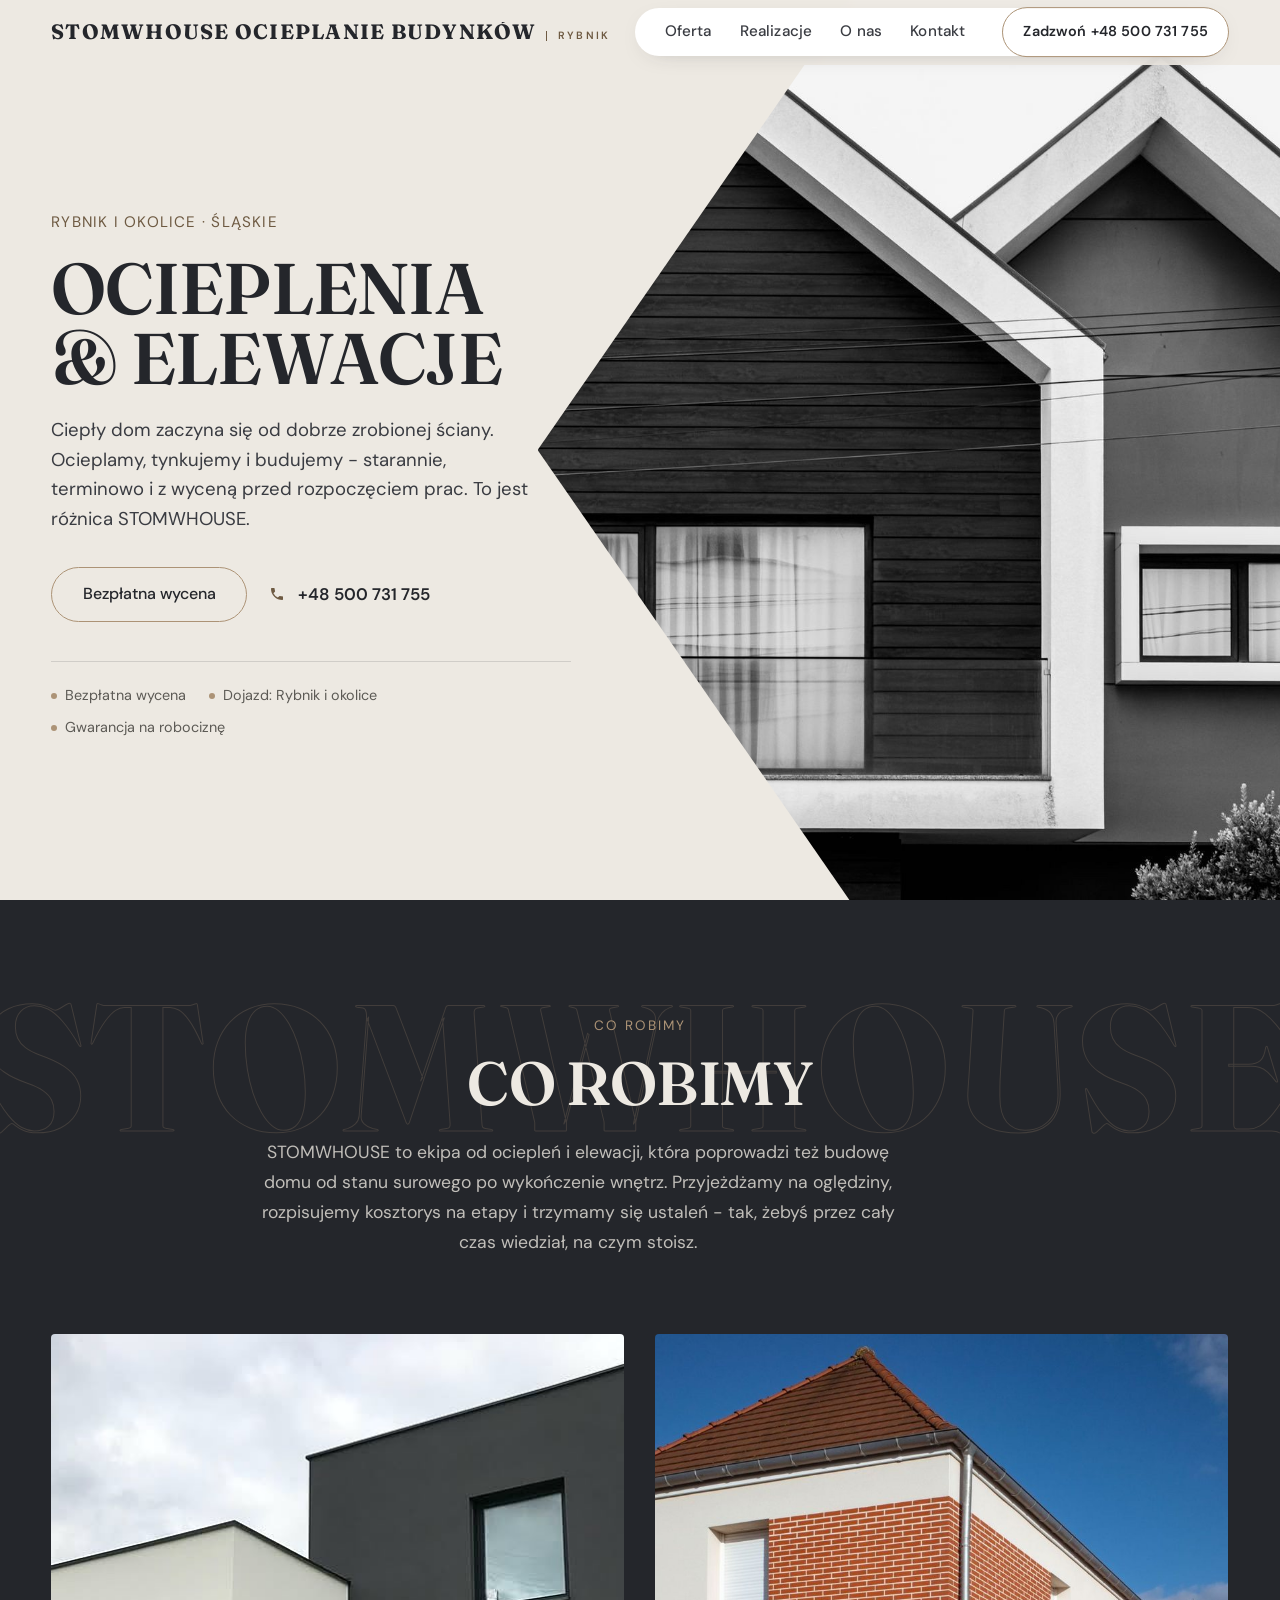
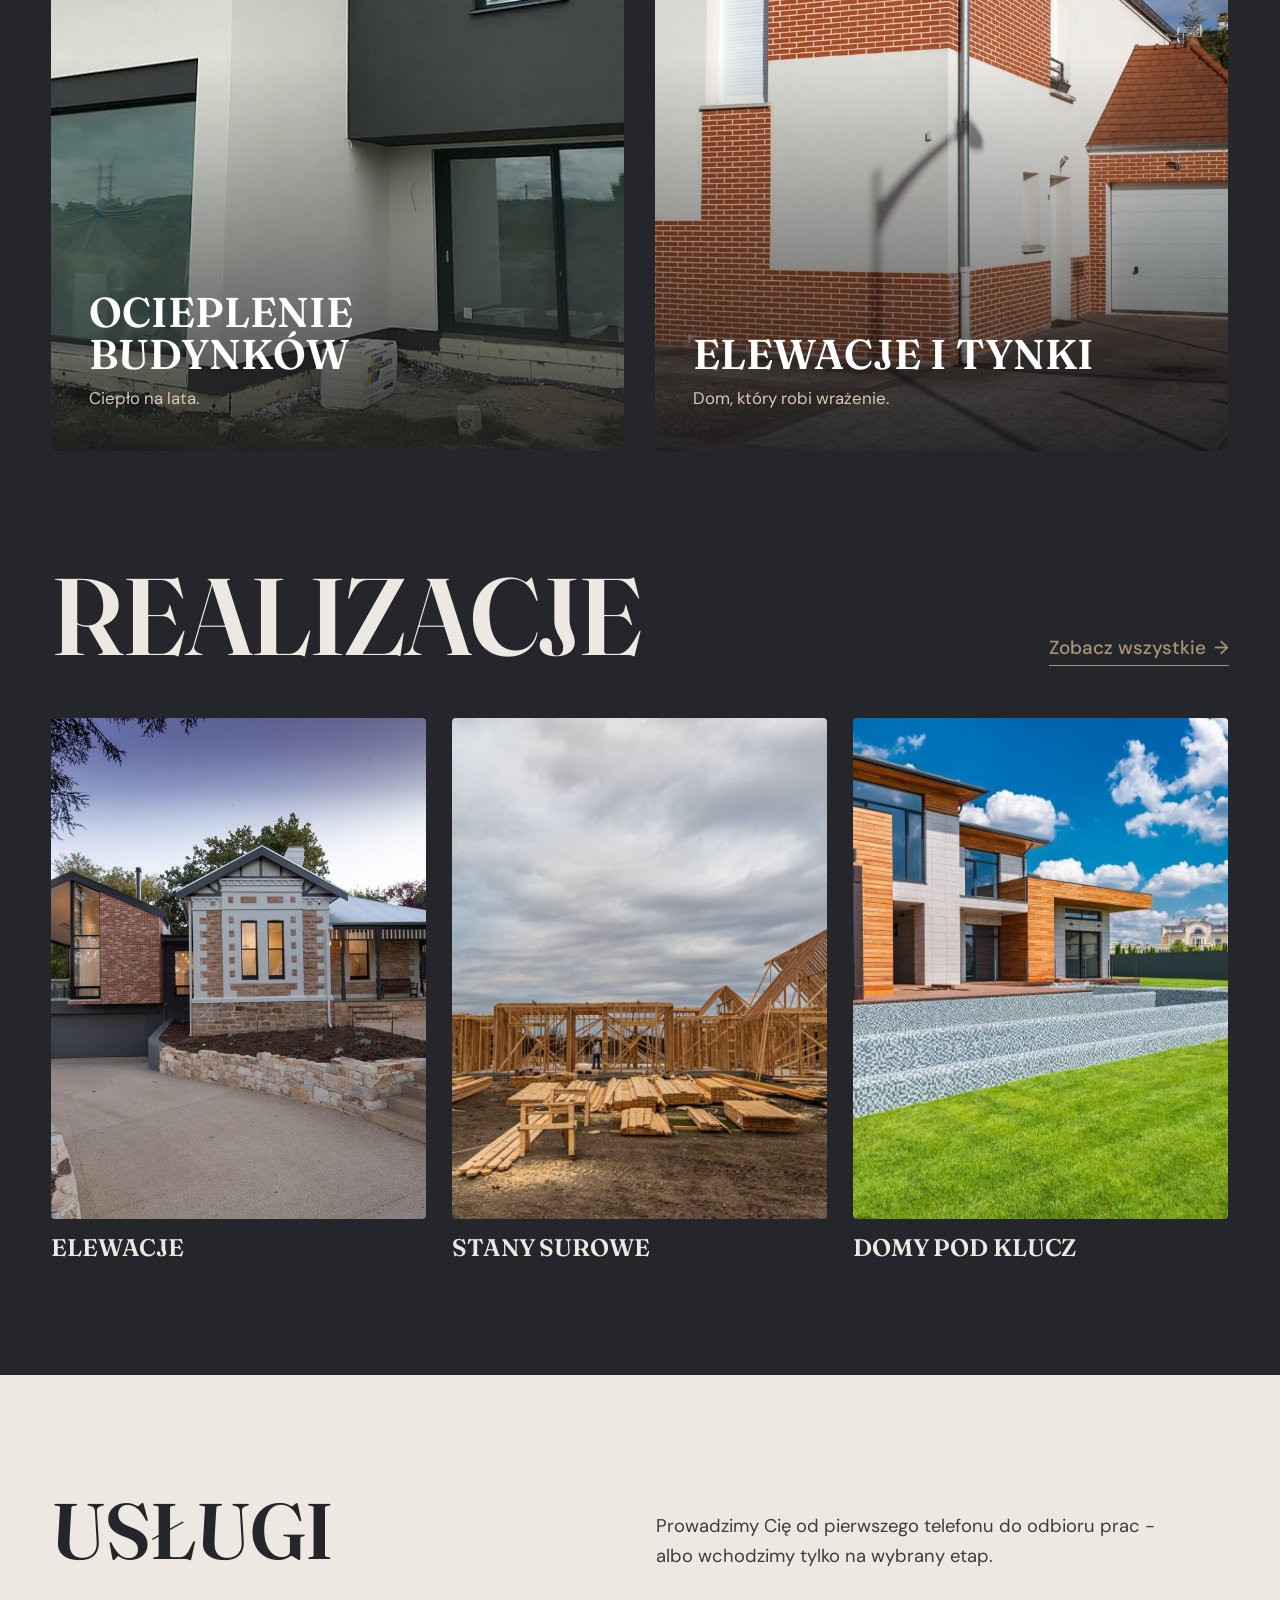
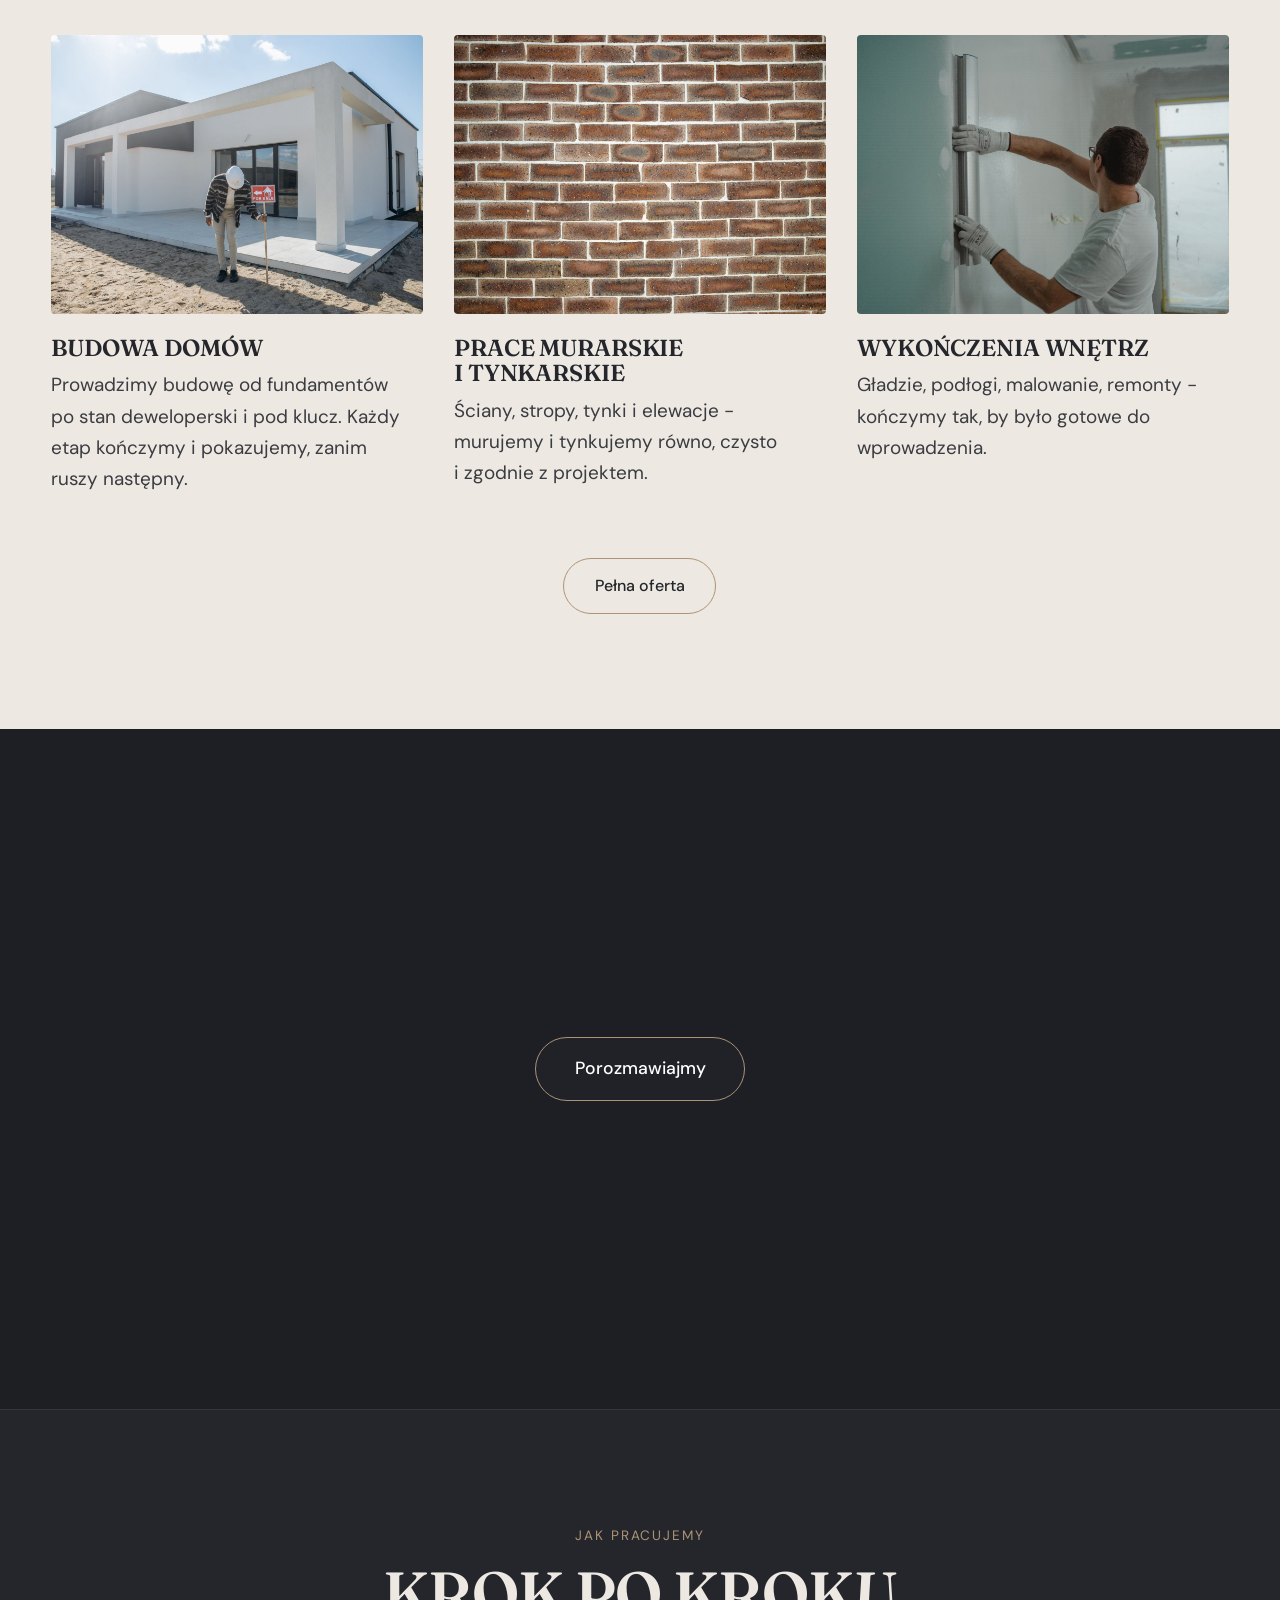
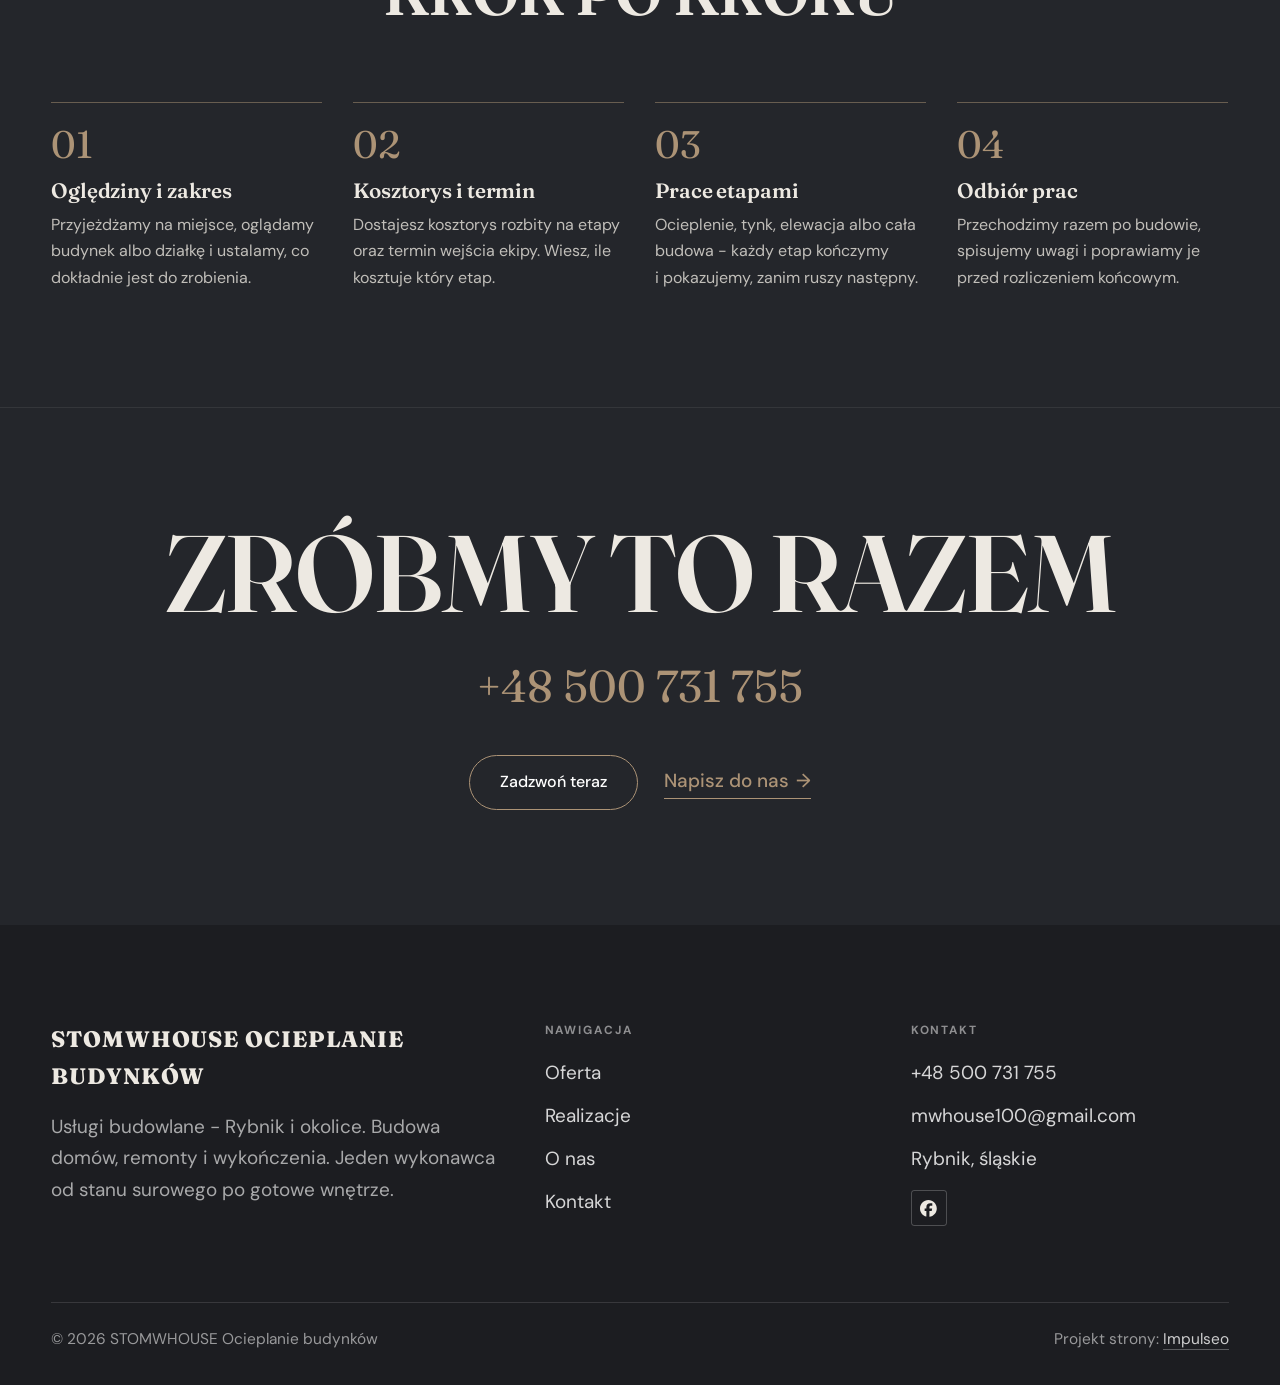
==== commit ff015cfa: "[claude-edit][cmt:aaf5b3b4-81fe-4276-8648-4d7b1b18c6be] nowy wygląd w stylu klindworthroofing.com: b" ====
--- a/index.html
+++ b/index.html
@@ -20,8 +20,8 @@
 <script type="application/ld+json">{"@context": "https://schema.org", "@type": "GeneralContractor", "name": "STOMWHOUSE Ocieplanie budynków", "url": "https://kris20032.github.io/stomwhouse-ocieplanie-budynkow/", "telephone": "+48500731755", "image": "https://kris20032.github.io/stomwhouse-ocieplanie-budynkow/img/og.jpg", "areaServed": "Rybnik", "sameAs": ["https://www.facebook.com/SparrowBud/"]}</script>
 <link rel="preconnect" href="https://fonts.googleapis.com">
 <link rel="preconnect" href="https://fonts.gstatic.com" crossorigin>
-<link href="https://fonts.googleapis.com/css2?family=Space+Grotesk:wght@500;600;700&family=DM+Sans:opsz,wght@9..40,400;9..40,500;9..40,600&display=swap" rel="stylesheet">
-<link rel="stylesheet" href="assets/styles.css?v=09325026">
+<link href="https://fonts.googleapis.com/css2?family=Fraunces:opsz,wght@9..144,500;9..144,600;9..144,700&family=DM+Sans:opsz,wght@9..40,400;9..40,500;9..40,600&display=swap" rel="stylesheet">
+<link rel="stylesheet" href="assets/styles.css?v=kw151026">
 </head>
 <body>
 
@@ -40,130 +40,92 @@
 </header>
 
 <main>
-<section class="hero-fach">
-  <img class="hf-photo" src="img/hero.jpg" fetchpriority="high" data-rotate="img/g14.jpg|img/g13.jpg" alt="STOMWHOUSE Ocieplanie budynków" width="1880" height="1253">
-  <div class="hf-panel">
-    <div class="hf-inner">
-      <span class="hf-kicker">Usługi ogólnobudowlane</span>
-      <h1 class="hf-title">Solidna budowa <em>i wykończenia pod klucz</em></h1>
-      <p class="hf-lead">Usługi budowlane - Rybnik i okolice. Budowa domów, remonty i wykończenia. Jeden wykonawca od stanu surowego po gotowe wnętrze.</p>
-      <a class="hf-phone" href="tel:+48500731755"><span class="hf-phone-lab">Zadzwoń teraz</span><span class="hf-phone-num"><svg class="ico-tel" width="16" height="16" viewBox="0 0 24 24" fill="none" aria-hidden="true"><path d="M6.6 10.8a15.5 15.5 0 0 0 6.6 6.6l2.2-2.2a1 1 0 0 1 1-.24 11.4 11.4 0 0 0 3.6.58 1 1 0 0 1 1 1V20a1 1 0 0 1-1 1A17 17 0 0 1 3 4a1 1 0 0 1 1-1h3.5a1 1 0 0 1 1 1c0 1.25.2 2.46.58 3.6a1 1 0 0 1-.25 1l-2.23 2.2Z" fill="currentColor"/></svg> +48 500 731 755</span></a>
-      <div class="hf-actions">
-        <a href="kontakt.html" class="btn btn-accent">Zadzwoń teraz <span class="arr">→</span></a>
-        <a href="tel:+48500731755" class="btn btn-ghost hf-ghost">Zadzwoń +48 500 731 755</a>
+<section class="kw-hero">
+  <div class="kw-hero-art"><img src="img/hero.jpg" fetchpriority="high" alt="Nowoczesna elewacja domu jednorodzinnego" width="1880" height="1253"></div>
+  <div class="wrap kw-hero-inner">
+    <div class="kw-hero-copy">
+      <span class="kw-kicker">Rybnik i&nbsp;okolice · śląskie</span>
+      <h1 class="kw-h1">Ocieplenia &amp; elewacje</h1>
+      <p class="kw-lead">Ciepły dom zaczyna się od dobrze zrobionej ściany. Ocieplamy, tynkujemy i&nbsp;budujemy - starannie, terminowo i&nbsp;z&nbsp;wyceną przed rozpoczęciem prac. To jest różnica STOMWHOUSE.</p>
+      <div class="kw-hero-actions">
+        <a href="kontakt.html" class="kw-pill">Bezpłatna wycena</a>
+        <a href="tel:+48500731755" class="kw-tel"><svg class="ico-tel" width="16" height="16" viewBox="0 0 24 24" fill="none" aria-hidden="true"><path d="M6.6 10.8a15.5 15.5 0 0 0 6.6 6.6l2.2-2.2a1 1 0 0 1 1-.24 11.4 11.4 0 0 0 3.6.58 1 1 0 0 1 1 1V20a1 1 0 0 1-1 1A17 17 0 0 1 3 4a1 1 0 0 1 1-1h3.5a1 1 0 0 1 1 1c0 1.25.2 2.46.58 3.6a1 1 0 0 1-.25 1l-2.23 2.2Z" fill="currentColor"/></svg> +48 500 731 755</a>
       </div>
+      <ul class="kw-trust"><li>Bezpłatna wycena</li><li>Dojazd: Rybnik i&nbsp;okolice</li><li>Gwarancja na robociznę</li></ul>
     </div>
   </div>
 </section>
-<section class="fach-promise">
+
+<section class="kw-dark kw-what">
   <div class="wrap">
-    <ul class="fp-row reveal"><li>Bezpłatna wycena</li><li>Dojazd: Rybnik i okolice</li><li>Gwarancja na robociznę</li></ul>
-  </div>
-</section>
-<section class="objawy">
-  <div class="wrap">
-    <div class="head reveal">
-      <span class="eyebrow">Zacznij tutaj</span>
-      <h2>Co się dzieje?</h2>
-      <p>Wybierz temat - oddzwonimy i podamy cenę.</p>
+    <div class="kw-what-head reveal">
+      <span class="kw-eyebrow">Co robimy</span>
+      <h2>Co robimy</h2>
+      <p>STOMWHOUSE to ekipa od ociepleń i&nbsp;elewacji, która poprowadzi też budowę domu od stanu surowego po wykończenie wnętrz. Przyjeżdżamy na oględziny, rozpisujemy kosztorys na etapy i&nbsp;trzymamy się ustaleń - tak, żebyś przez cały czas wiedział, na czym stoisz.</p>
     </div>
-    <div class="obj-grid">
-      <a class="obj-tile reveal" href="kontakt.html"><span class="ot-row"><span class="ot-name">Remont łazienki</span><span class="ot-arr" aria-hidden="true">→</span></span></a>
-      <a class="obj-tile reveal" href="kontakt.html"><span class="ot-row"><span class="ot-name">Wykończenie mieszkania</span><span class="ot-arr" aria-hidden="true">→</span></span></a>
-      <a class="obj-tile reveal" href="kontakt.html"><span class="ot-row"><span class="ot-name">Malowanie i gładzie</span><span class="ot-arr" aria-hidden="true">→</span></span></a>
-      <a class="obj-tile reveal" href="kontakt.html"><span class="ot-row"><span class="ot-name">Przebudowa ścian</span><span class="ot-arr" aria-hidden="true">→</span></span></a>
-      <a class="obj-tile reveal" href="kontakt.html"><span class="ot-row"><span class="ot-name">Elewacja i ocieplenie</span><span class="ot-arr" aria-hidden="true">→</span></span></a>
-      <a class="obj-tile reveal" href="kontakt.html"><span class="ot-row"><span class="ot-name">Adaptacja poddasza</span><span class="ot-arr" aria-hidden="true">→</span></span></a>
+    <div class="kw-duo">
+      <a href="oferta.html" class="kw-feature reveal"><img src="img/g1.jpg" alt="Ocieplona elewacja domu w bieli i grafitie" width="720" height="720" decoding="async"><span class="kw-feature-txt"><span class="kw-feature-ttl">Ocieplenie budynków</span><span class="kw-feature-sub">Ciepło na lata.</span></span></a>
+      <a href="oferta.html" class="kw-feature reveal"><img src="img/g11.jpg" alt="Elewacja domu z tynkiem i cegłą" width="1600" height="1066" decoding="async"><span class="kw-feature-txt"><span class="kw-feature-ttl">Elewacje i&nbsp;tynki</span><span class="kw-feature-sub">Dom, który robi wrażenie.</span></span></a>
     </div>
   </div>
 </section>
-<section class="gateways-band">
+
+<section class="kw-dark kw-work">
   <div class="wrap">
-    <div class="gateways">
-      <a href="oferta.html" class="gateway reveal"><img src="img/g2.jpg" alt="Budowa domów" loading="lazy" width="1600" height="1068" decoding="async"><span class="g-ttl">Budowa domów</span></a>
-      <a href="oferta.html" class="gateway reveal"><img src="img/g3.jpg" alt="Stany surowe" loading="lazy" width="1600" height="1066" decoding="async"><span class="g-ttl">Stany surowe</span></a>
-      <a href="oferta.html" class="gateway reveal"><img src="img/g4.jpg" alt="Remonty i modernizacje" loading="lazy" width="1600" height="1066" decoding="async"><span class="g-ttl">Remonty i modernizacje</span></a>
+    <div class="kw-work-head reveal">
+      <h2 class="kw-huge">Realizacje</h2>
+      <a href="realizacje.html" class="kw-link">Zobacz wszystkie <span class="arr">→</span></a>
+    </div>
+    <div class="kw-trio">
+      <a href="realizacje.html" class="kw-project reveal"><span class="kw-project-img"><img src="img/g7.jpg" alt="Elewacja domu" loading="lazy" width="1200" height="800" decoding="async"></span><h3>Elewacje</h3></a>
+      <a href="realizacje.html" class="kw-project reveal"><span class="kw-project-img"><img src="img/g6.jpg" alt="Stan surowy domu" loading="lazy" width="1600" height="1066" decoding="async"></span><h3>Stany surowe</h3></a>
+      <a href="realizacje.html" class="kw-project reveal"><span class="kw-project-img"><img src="img/g10.jpg" alt="Dom wykończony pod klucz" loading="lazy" width="1600" height="1068" decoding="async"></span><h3>Domy pod klucz</h3></a>
     </div>
   </div>
 </section>
-<section class="proces proces-os fachowcy">
-  <div class="wrap proc-grid">
-    <div class="proc-side">
-      <div class="head reveal">
-        <span class="eyebrow">Jak pracujemy</span>
-        <h2>Wiesz, na czym stoisz - na każdym etapie</h2>
-        <p>Od pierwszego telefonu do odbioru roboty - krok po kroku.</p>
-      </div>
-      <div class="proc-count" aria-hidden="true"><span class="pc-cur">01</span><span class="pc-all">/ 04</span></div>
-      <div class="proc-bar" aria-hidden="true"><i></i></div>
-      <p class="proc-now" aria-hidden="true">Oględziny i zakres</p>
+
+<section class="kw-services">
+  <div class="wrap">
+    <div class="kw-services-head reveal">
+      <h2>Usługi</h2>
+      <p>Prowadzimy Cię od pierwszego telefonu do odbioru prac - albo wchodzimy tylko na wybrany etap.</p>
     </div>
-    <ol class="proces-line">
-      <li class="reveal"><span class="pno">01</span><h3>Oględziny i zakres</h3><p>Przyjeżdżamy na miejsce, oglądamy działkę albo mieszkanie i ustalamy, co dokładnie jest do zrobienia.</p></li>
-      <li class="reveal"><span class="pno">02</span><h3>Kosztorys i termin</h3><p>Dostajesz kosztorys rozbity na etapy oraz termin wejścia ekipy. Wiesz, ile kosztuje który etap.</p></li>
-      <li class="reveal"><span class="pno">03</span><h3>Budowa etapami</h3><p>Fundamenty, mury, dach, wykończenie - każdy etap kończymy i pokazujemy, zanim ruszy następny.</p></li>
-      <li class="reveal"><span class="pno">04</span><h3>Odbiór prac</h3><p>Przechodzimy razem po budowie, spisujemy uwagi i poprawiamy je przed rozliczeniem końcowym.</p></li>
+    <div class="kw-cards">
+      <a href="oferta.html" class="kw-card reveal"><span class="kw-card-img"><img src="img/g2.jpg" alt="Budowa domu jednorodzinnego" loading="lazy" width="1600" height="1068" decoding="async"></span><h3>Budowa domów</h3><p>Prowadzimy budowę od fundamentów po stan deweloperski i&nbsp;pod klucz. Każdy etap kończymy i&nbsp;pokazujemy, zanim ruszy następny.</p></a>
+      <a href="oferta.html" class="kw-card reveal"><span class="kw-card-img"><img src="img/g8.jpg" alt="Prace murarskie" loading="lazy" width="1600" height="1066" decoding="async"></span><h3>Prace murarskie i&nbsp;tynkarskie</h3><p>Ściany, stropy, tynki i&nbsp;elewacje - murujemy i&nbsp;tynkujemy równo, czysto i&nbsp;zgodnie z&nbsp;projektem.</p></a>
+      <a href="oferta.html" class="kw-card reveal"><span class="kw-card-img"><img src="img/g14.jpg" alt="Gładzie i wykończenie wnętrza" loading="lazy" width="1600" height="1066" decoding="async"></span><h3>Wykończenia wnętrz</h3><p>Gładzie, podłogi, malowanie, remonty - kończymy tak, by było gotowe do wprowadzenia.</p></a>
+    </div>
+    <div class="kw-center reveal"><a href="oferta.html" class="kw-pill">Pełna oferta</a></div>
+  </div>
+</section>
+
+<section class="stopklatka">
+  <div class="stk-bg" style="background-image:url(img/g9.jpg)" role="img" aria-label="Nowoczesny budynek z tarasem"></div>
+  <div class="kw-band-inner reveal">
+    <a href="kontakt.html" class="kw-pill kw-pill-light">Porozmawiajmy</a>
+  </div>
+</section>
+
+<section class="kw-dark kw-steps">
+  <div class="wrap">
+    <div class="kw-what-head reveal">
+      <span class="kw-eyebrow">Jak pracujemy</span>
+      <h2>Krok po kroku</h2>
+    </div>
+    <ol class="kw-steps-list">
+      <li class="reveal"><span class="kw-no">01</span><h3>Oględziny i&nbsp;zakres</h3><p>Przyjeżdżamy na miejsce, oglądamy budynek albo działkę i&nbsp;ustalamy, co dokładnie jest do zrobienia.</p></li>
+      <li class="reveal"><span class="kw-no">02</span><h3>Kosztorys i&nbsp;termin</h3><p>Dostajesz kosztorys rozbity na etapy oraz termin wejścia ekipy. Wiesz, ile kosztuje który etap.</p></li>
+      <li class="reveal"><span class="kw-no">03</span><h3>Prace etapami</h3><p>Ocieplenie, tynk, elewacja albo cała budowa - każdy etap kończymy i&nbsp;pokazujemy, zanim ruszy następny.</p></li>
+      <li class="reveal"><span class="kw-no">04</span><h3>Odbiór prac</h3><p>Przechodzimy razem po budowie, spisujemy uwagi i&nbsp;poprawiamy je przed rozliczeniem końcowym.</p></li>
     </ol>
   </div>
 </section>
-<section>
-  <div class="wrap">
-    <div class="head reveal">
-      <span class="eyebrow">Realizacje</span>
-      <h2>Od fundamentów po wnętrza</h2>
-      <p>Rodzaj prac, które wykonujemy - stany surowe, elewacje i wykończenia wnętrz.</p>
-    </div>
-    <div class="gallery">
-      <div class="tile t-two3 reveal"><img src="img/g1.jpg" alt="STOMWHOUSE Ocieplanie budynków" loading="lazy" width="720" height="720" decoding="async"></div>
-      <div class="tile t-third reveal"><img src="img/g5.jpg" alt="STOMWHOUSE Ocieplanie budynków" loading="lazy" width="1600" height="1068" decoding="async"></div>
-      <div class="tile t-third reveal"><img src="img/g6.jpg" alt="STOMWHOUSE Ocieplanie budynków" loading="lazy" width="1600" height="1066" decoding="async"></div>
-      <div class="tile t-third reveal"><img src="img/g7.jpg" alt="STOMWHOUSE Ocieplanie budynków" loading="lazy" width="1200" height="800" decoding="async"></div>
-      <div class="tile t-third reveal"><img src="img/g8.jpg" alt="STOMWHOUSE Ocieplanie budynków" loading="lazy" width="1600" height="1066" decoding="async"></div>
-    </div>
-    <div style="margin-top:var(--space-7)" class="reveal"><a href="realizacje.html" class="btn btn-accent">Pełna galeria <span class="arr">→</span></a></div>
-  </div>
-</section>
-<section class="fach-uslugi">
-  <div class="wrap">
-    <div class="head reveal">
-      <span class="eyebrow">Zakres prac</span>
-      <h2>W czym pomagamy</h2>
-      <p>Roboty, które wykonuję regularnie - rozpisane razem z cenami.</p>
-    </div>
-    <ul class="fu-list">
-      <li class="fu-row reveal"><div class="fu-name">Budowa domów</div><div class="fu-desc">Prowadzimy budowę od fundamentów po stan deweloperski i pod klucz.</div><a class="fu-cta" href="kontakt.html">Wycena <span class="arr">→</span></a></li>
-      <li class="fu-row reveal"><div class="fu-name">Stany surowe</div><div class="fu-desc">Ściany, stropy i więźba pod dach - murowane i zbrojone zgodnie z projektem konstrukcyjnym.</div><a class="fu-cta" href="kontakt.html">Wycena <span class="arr">→</span></a></li>
-      <li class="fu-row reveal"><div class="fu-name">Remonty i modernizacje</div><div class="fu-desc">Wyburzenia, nowe ściany działowe, wymiana podłóg i instalacji - remont od planu po malowanie.</div><a class="fu-cta" href="kontakt.html">Wycena <span class="arr">→</span></a></li>
-      <li class="fu-row reveal"><div class="fu-name">Wykończenia wnętrz</div><div class="fu-desc">Tynki, gładzie, podłogi, malowanie - kończymy tak, by było gotowe do wprowadzenia.</div><a class="fu-cta" href="kontakt.html">Wycena <span class="arr">→</span></a></li>
-      <li class="fu-row reveal"><div class="fu-name">Elewacje i docieplenia</div><div class="fu-desc">Ocieplamy i wykańczamy elewacje - cieplej w domu i ładniej na zewnątrz.</div><a class="fu-cta" href="kontakt.html">Wycena <span class="arr">→</span></a></li>
-      <li class="fu-row reveal"><div class="fu-name">Prace murarskie i tynkarskie</div><div class="fu-desc">Murujemy i tynkujemy równo, czysto i terminowo.</div><a class="fu-cta" href="kontakt.html">Wycena <span class="arr">→</span></a></li>
-    </ul>
-    <div style="margin-top:var(--space-7)" class="reveal"><a href="oferta.html" class="btn btn-ghost">Pełna oferta <span class="arr">→</span></a></div>
-  </div>
-</section>
-<section class="stopklatka" aria-hidden="true">
-  <div class="stk-bg" style="background-image:url(img/g9.jpg)"></div>
-</section>
-<section class="opinie op-fallback">
-  <div class="wrap">
-    <div class="head center reveal">
-      <span class="eyebrow">Opinie</span>
-      <h2>Co mówią klienci</h2>
-      <p>Najlepiej o pracy mówią ci, dla których budowaliśmy i remontowaliśmy - ich opinie łatwo znajdziesz w sieci.</p>
-    </div>
-  </div>
-</section>
-<section class="cta">
-  <div class="wrap">
-    <div class="reveal">
-      <span class="eyebrow">Współpraca</span>
-      <h2>Potrzebujesz fachowca? Wycenimy za darmo.</h2>
-      <p>Zadzwoń lub napisz - przyjedziemy, obejrzymy i podamy jasną cenę. Bez zobowiązań.</p>
-    </div>
-    <div class="cta-actions reveal">
-      <a href="kontakt.html" class="btn btn-light">Zadzwoń teraz <span class="arr">→</span></a>
-      <a href="tel:+48500731755" class="btn btn-ghost btn-ghost-cta">+48 500 731 755</a>
-    </div>
+
+<section class="kw-dark kw-final">
+  <div class="wrap reveal">
+    <h2 class="kw-huge">Zróbmy to razem</h2>
+    <a href="tel:+48500731755" class="kw-final-tel">+48 500 731 755</a>
+    <div class="kw-final-actions"><a href="tel:+48500731755" class="kw-pill kw-pill-light">Zadzwoń teraz</a><a href="kontakt.html" class="kw-link">Napisz do nas <span class="arr">→</span></a></div>
   </div>
 </section>
 </main>
--- a/assets/styles.css
+++ b/assets/styles.css
@@ -1856,3 +1856,170 @@
 .btn-accent{color:#fff}
 .nav .nav-links a.btn-accent{color:#fff}
 .btn-accent[data-accent-d],.cta-d .btn-accent{color:#fff}
+
+
+/* ============================================================
+   MOTYW „KLINDWORTH" (polecenie Szymona 15.10.2026: wygląd jak klindworthroofing.com)
+   Beż + grafit + brąz, szeryfowe wersaliki w nagłówkach, przyciski-pigułki,
+   hero z obrazem przyciętym w szewron. Ten blok jest OSTATNI = wygrywa.
+   ============================================================ */
+:root{
+  --paper:#EDE9E2;--paper-2:#E4DED5;--paper-3:#D9D1C5;
+  --ink:#24262B;--ink-soft:#3A3C42;--muted:#5C5A55;--line:rgba(36,38,43,.14);
+  --accent:#AC9376;--accent-d:#6E5A42;--accent-soft:rgba(172,147,118,.14);--gold:#AC9376;
+  --dark:#24262B;
+  --font-display:'Fraunces',Georgia,serif;
+  --font-body:'DM Sans','Inter',sans-serif;
+}
+h1,h2{font-family:var(--font-display);font-weight:600;text-transform:uppercase;letter-spacing:-.01em;line-height:1.02}
+h3{font-family:var(--font-display);font-weight:600;letter-spacing:-.005em}
+.eyebrow{color:var(--accent-d);letter-spacing:.14em}
+.eyebrow::before{background:var(--accent)}
+
+/* przyciski: pigułki z cienką brązową ramką */
+.btn{border-radius:999px}
+.btn-accent{background:var(--accent-d);border-color:var(--accent-d);color:#fff}
+.btn-accent:hover{background:var(--ink);border-color:var(--ink);color:#fff}
+.btn-ghost{border:1px solid var(--accent);color:var(--ink);background:transparent}
+.btn-light{background:var(--accent);color:var(--ink);border-color:var(--accent)}
+.cta .btn-ghost-cta{color:#fff;border-color:var(--accent)}
+.kw-pill{display:inline-flex;align-items:center;justify-content:center;gap:.5rem;padding:.85rem 1.9rem;border:1px solid var(--accent);border-radius:999px;color:var(--ink);font-size:1rem;font-weight:500;background:transparent;transition:background .35s ease,color .35s ease,border-color .35s ease}
+.kw-pill:hover{background:var(--ink);border-color:var(--ink);color:#fff}
+.kw-pill-light{color:#fff;border-color:var(--accent)}
+.kw-pill-light:hover{background:var(--accent);border-color:var(--accent);color:var(--ink)}
+.kw-link{display:inline-flex;align-items:center;gap:.45rem;color:var(--accent);font-weight:500;border-bottom:1px solid currentColor;padding-bottom:2px}
+.kw-link:hover .arr{transform:translateX(4px)}
+.kw-link .arr{transition:transform .3s ease}
+
+/* pasek nawigacji: beżowy, ciemny tekst, menu w białej pigułce na środku */
+.nav,.nav.is-stuck,.nav.nav-solid{background:color-mix(in srgb,var(--paper) 92%,transparent);backdrop-filter:saturate(140%) blur(10px);border-bottom:1px solid transparent;box-shadow:none}
+.nav.nav-solid{border-bottom-color:var(--line)}
+.nav::after{display:none}
+.nav .brand .name,.nav.nav-solid .brand .name{color:var(--ink);font-family:var(--font-display);font-weight:700;text-transform:uppercase;letter-spacing:.06em;font-size:1.3rem}
+.nav .brand .sub,.nav.nav-solid .brand .sub{color:var(--accent-d)}
+.nav .nav-links a:not(.btn-accent),.nav.nav-solid .nav-links a:not(.btn-accent){color:var(--ink-soft);text-transform:none;letter-spacing:.01em;font-size:.95rem;font-weight:500}
+.nav .nav-links a:not(.btn-accent):hover,.nav .nav-links a.active:not(.btn-accent){color:var(--ink)}
+.nav .nav-links a:not(.btn-accent)::after{background:var(--accent)}
+.nav .nav-toggle span,.nav.nav-solid .nav-toggle span{background:var(--ink)}
+.nav .nav-links a.btn-accent,.nav:not(.nav-solid) .nav-links a.btn-accent,.nav .nav-links a.btn-accent:hover{background:transparent;border:1px solid var(--accent);color:var(--ink);border-radius:999px;text-transform:none;letter-spacing:.01em;font-size:.9rem;font-weight:600;filter:none}
+.nav .nav-links a.btn-accent:hover,.nav:not(.nav-solid) .nav-links a.btn-accent:hover{background:var(--ink);border-color:var(--ink);color:#fff}
+@media (min-width:1101px){
+  .nav .nav-links{background:#fff;border-radius:999px;padding:.35rem .4rem .35rem 1.6rem;box-shadow:0 6px 24px -14px rgba(36,38,43,.35)}
+}
+
+/* ---------- HERO z obrazem w szewronie ---------- */
+.kw-hero{position:relative;background:var(--paper);min-height:100vh;min-height:100svh;display:flex;align-items:center;padding:0;overflow:hidden}
+.kw-hero-art{position:absolute;top:0;right:0;bottom:0;width:58%;clip-path:polygon(42% 0,100% 0,100% 100%,42% 100%,0 50%)}
+.kw-hero-art img{width:100%;height:100%;object-fit:cover;object-position:center}
+.kw-hero-inner{position:relative;z-index:2;padding-block:140px 90px}
+.kw-hero-copy{max-width:520px}
+.kw-kicker{display:block;color:var(--accent-d);text-transform:uppercase;letter-spacing:.08em;font-size:.95rem;margin-bottom:1.1rem}
+.kw-h1{font-size:clamp(2.7rem,1.6rem + 3.6vw,4.9rem);line-height:.98;color:var(--ink);margin-bottom:1.4rem;max-width:11ch}
+.kw-lead{font-size:clamp(1.05rem,1rem + .2vw,1.2rem);line-height:1.6;color:var(--ink-soft);max-width:46ch}
+.kw-hero-actions{display:flex;flex-wrap:wrap;align-items:center;gap:1.4rem;margin-top:2rem}
+.kw-tel{display:inline-flex;align-items:center;gap:.5rem;font-weight:600;color:var(--ink);font-size:1.05rem;white-space:nowrap}
+.kw-tel .ico-tel{color:var(--accent-d)}
+.kw-trust{list-style:none;display:flex;flex-wrap:wrap;gap:.5rem 1.4rem;margin-top:2.4rem;padding-top:1.4rem;border-top:1px solid var(--line);font-size:.9rem;color:var(--muted)}
+.kw-trust li{display:flex;align-items:center;gap:.5rem}
+.kw-trust li::before{content:"";width:6px;height:6px;border-radius:50%;background:var(--accent)}
+
+/* ---------- sekcje ciemne ---------- */
+.kw-dark{background:var(--dark);color:#EDE9E2;position:relative;overflow:hidden;padding-block:clamp(72px,9vw,140px)}
+.kw-dark h2,.kw-dark h3{color:#EDE9E2}
+.kw-dark p{color:rgba(237,233,226,.78)}
+.kw-eyebrow{display:block;color:var(--accent);text-transform:uppercase;letter-spacing:.14em;font-size:.85rem;margin-bottom:1rem}
+.kw-what::before{content:"STOMWHOUSE";position:absolute;left:50%;top:clamp(40px,6vw,90px);transform:translateX(-50%);font-family:var(--font-display);font-weight:700;font-size:clamp(4rem,14vw,15rem);line-height:1;letter-spacing:.02em;color:transparent;-webkit-text-stroke:1px rgba(172,147,118,.22);white-space:nowrap;pointer-events:none;user-select:none}
+.kw-what-head{position:relative;max-width:760px;margin:0 auto clamp(48px,6vw,80px);text-align:center}
+.kw-what-head h2{font-size:clamp(2.2rem,1.4rem + 3vw,4rem);margin-bottom:1.4rem}
+.kw-what-head p{font-size:1.1rem;line-height:1.7}
+.kw-duo{display:grid;grid-template-columns:1fr 1fr;gap:clamp(16px,2.4vw,32px)}
+.kw-feature{position:relative;display:block;aspect-ratio:4/5;overflow:hidden;border-radius:4px}
+.kw-feature img{width:100%;height:100%;object-fit:cover;transition:transform 1.4s cubic-bezier(.16,.84,.44,1)}
+.kw-feature::after{content:"";position:absolute;inset:0;background:linear-gradient(180deg,rgba(20,21,24,0) 45%,rgba(20,21,24,.82) 100%)}
+.kw-feature:hover img{transform:scale(1.05)}
+.kw-feature-txt{position:absolute;left:clamp(20px,3vw,40px);right:clamp(20px,3vw,40px);bottom:clamp(20px,3vw,40px);z-index:2}
+.kw-feature-ttl{display:block;font-family:var(--font-display);font-weight:600;text-transform:uppercase;font-size:clamp(1.6rem,1rem + 2vw,2.6rem);line-height:1;color:#fff}
+.kw-feature-sub{display:block;margin-top:.6rem;color:#d9c9b4;font-size:1.05rem}
+
+.kw-work{padding-top:0}
+.kw-work-head{display:flex;justify-content:space-between;align-items:flex-end;gap:1.5rem;flex-wrap:wrap;margin-bottom:clamp(32px,4vw,56px)}
+.kw-huge{font-size:clamp(3rem,1.2rem + 7vw,8.5rem);line-height:.92;letter-spacing:-.02em}
+.kw-trio{display:grid;grid-template-columns:repeat(3,1fr);gap:clamp(16px,2vw,28px)}
+.kw-project{display:block}
+.kw-project-img{display:block;aspect-ratio:3/4;overflow:hidden;border-radius:4px}
+.kw-project img{width:100%;height:100%;object-fit:cover;transition:transform 1.4s cubic-bezier(.16,.84,.44,1)}
+.kw-project:hover img{transform:scale(1.05)}
+.kw-project h3{margin-top:1rem;font-size:1.5rem;text-transform:uppercase}
+
+/* ---------- usługi na beżu ---------- */
+.kw-services{background:var(--paper);padding-block:clamp(72px,9vw,140px)}
+.kw-services-head{display:grid;grid-template-columns:1fr 1fr;gap:2rem;align-items:end;margin-bottom:clamp(36px,5vw,64px)}
+.kw-services-head h2{font-size:clamp(2.6rem,1.4rem + 4.4vw,5.5rem)}
+.kw-services-head p{font-size:1.15rem;color:var(--ink-soft);max-width:40ch}
+.kw-cards{display:grid;grid-template-columns:repeat(3,1fr);gap:clamp(20px,2.4vw,36px)}
+.kw-card{display:block}
+.kw-card-img{display:block;aspect-ratio:4/3;overflow:hidden;border-radius:4px;margin-bottom:1.3rem}
+.kw-card img{width:100%;height:100%;object-fit:cover;transition:transform 1.4s cubic-bezier(.16,.84,.44,1)}
+.kw-card:hover img{transform:scale(1.05)}
+.kw-card h3{font-size:1.45rem;text-transform:uppercase;margin-bottom:.6rem;color:var(--ink)}
+.kw-card p{color:var(--ink-soft);line-height:1.65}
+.kw-center{text-align:center;margin-top:clamp(36px,5vw,64px)}
+
+/* ---------- pas ze zdjęciem (stopklatka silnika: nieruchome tło na clip-path) ---------- */
+.stopklatka{margin:0;height:min(76vh,680px)}
+.stopklatka::after{content:"";position:absolute;inset:0;background:rgba(20,21,24,.36);pointer-events:none}
+.stopklatka .kw-band-inner{position:absolute;inset:0;z-index:2;display:flex;align-items:center;justify-content:center}
+.stopklatka .kw-pill{background:rgba(36,38,43,.55);backdrop-filter:blur(6px);font-size:1.1rem;padding:1rem 2.4rem}
+@media (max-width:700px){ .stopklatka{height:52vh;margin:0} }
+
+/* ---------- kroki ---------- */
+.kw-steps{border-top:1px solid rgba(237,233,226,.08)}
+.kw-steps-list{list-style:none;display:grid;grid-template-columns:repeat(4,1fr);gap:clamp(20px,2.4vw,36px)}
+.kw-steps-list li{border-top:1px solid rgba(172,147,118,.5);padding-top:1.4rem}
+.kw-no{display:block;font-family:var(--font-display);font-size:2.4rem;color:var(--accent);line-height:1;margin-bottom:1rem}
+.kw-steps-list h3{font-size:1.3rem;margin-bottom:.6rem}
+.kw-steps-list p{font-size:1rem;line-height:1.65}
+
+/* ---------- finał ---------- */
+.kw-final{text-align:center;border-top:1px solid rgba(237,233,226,.08)}
+.kw-final .kw-huge{margin-bottom:1.6rem}
+.kw-final-tel{display:inline-block;font-family:var(--font-display);font-size:clamp(1.8rem,1.2rem + 2vw,3rem);color:var(--accent);white-space:nowrap}
+.kw-final-actions{display:flex;justify-content:center;align-items:center;flex-wrap:wrap;gap:1.6rem;margin-top:2rem}
+
+/* ---------- podstrony: nagłówek jak hero (beż + obraz w szewronie) ---------- */
+.pagehead{background:var(--paper);min-height:62vh;min-height:62svh;align-items:center;border-bottom:0}
+.pagehead img{left:auto;right:0;width:52%;clip-path:polygon(38% 0,100% 0,100% 100%,38% 100%,0 50%)}
+.pagehead::after{display:none}
+.pagehead .wrap{color:var(--ink);padding-block:130px 70px}
+.pagehead h1{color:var(--ink);text-shadow:none;max-width:12ch;font-size:clamp(2.5rem,1.5rem + 3.4vw,4.6rem)}
+.pagehead .eyebrow{color:var(--accent-d)}
+.pagehead .eyebrow::before{background:var(--accent)}
+.pagehead p{color:var(--ink-soft);text-shadow:none;max-width:44ch}
+
+/* CTA i stopka w grafitie z brązem */
+.cta{background:var(--dark)}
+.cta::before{display:none}
+.cta .eyebrow{color:var(--accent)}
+footer{background:#1C1D21;color:#EDE9E2}
+footer .name{font-family:var(--font-display);text-transform:uppercase;letter-spacing:.04em}
+footer h4{color:var(--accent)}
+
+@media (max-width:900px){
+  .kw-hero{flex-direction:column;align-items:stretch;min-height:0}
+  .kw-hero-art{position:relative;width:100%;height:32vh;height:32svh;clip-path:polygon(0 0,100% 0,100% 84%,50% 100%,0 84%);order:-1}
+  .kw-hero-inner{padding-block:20px 56px}
+  .kw-h1{font-size:clamp(2.3rem,1.6rem + 3vw,3rem);margin-bottom:1rem}
+  .kw-hero{padding-top:64px}
+  .kw-duo,.kw-trio,.kw-cards{grid-template-columns:1fr}
+  .kw-feature{aspect-ratio:4/4.4}
+  .kw-project-img{aspect-ratio:4/3}
+  .kw-services-head{grid-template-columns:1fr}
+  .kw-steps-list{grid-template-columns:1fr 1fr}
+  .pagehead{flex-direction:column;align-items:stretch;min-height:0;padding-top:64px}
+  .pagehead img{position:relative;width:100%;height:38vh;height:38svh;clip-path:polygon(0 0,100% 0,100% 84%,50% 100%,0 84%)}
+  .pagehead .wrap{padding-block:28px 52px}
+}
+@media (max-width:560px){
+  .kw-steps-list{grid-template-columns:1fr}
+  .kw-what::before{-webkit-text-stroke:1px rgba(172,147,118,.16)}
+}
